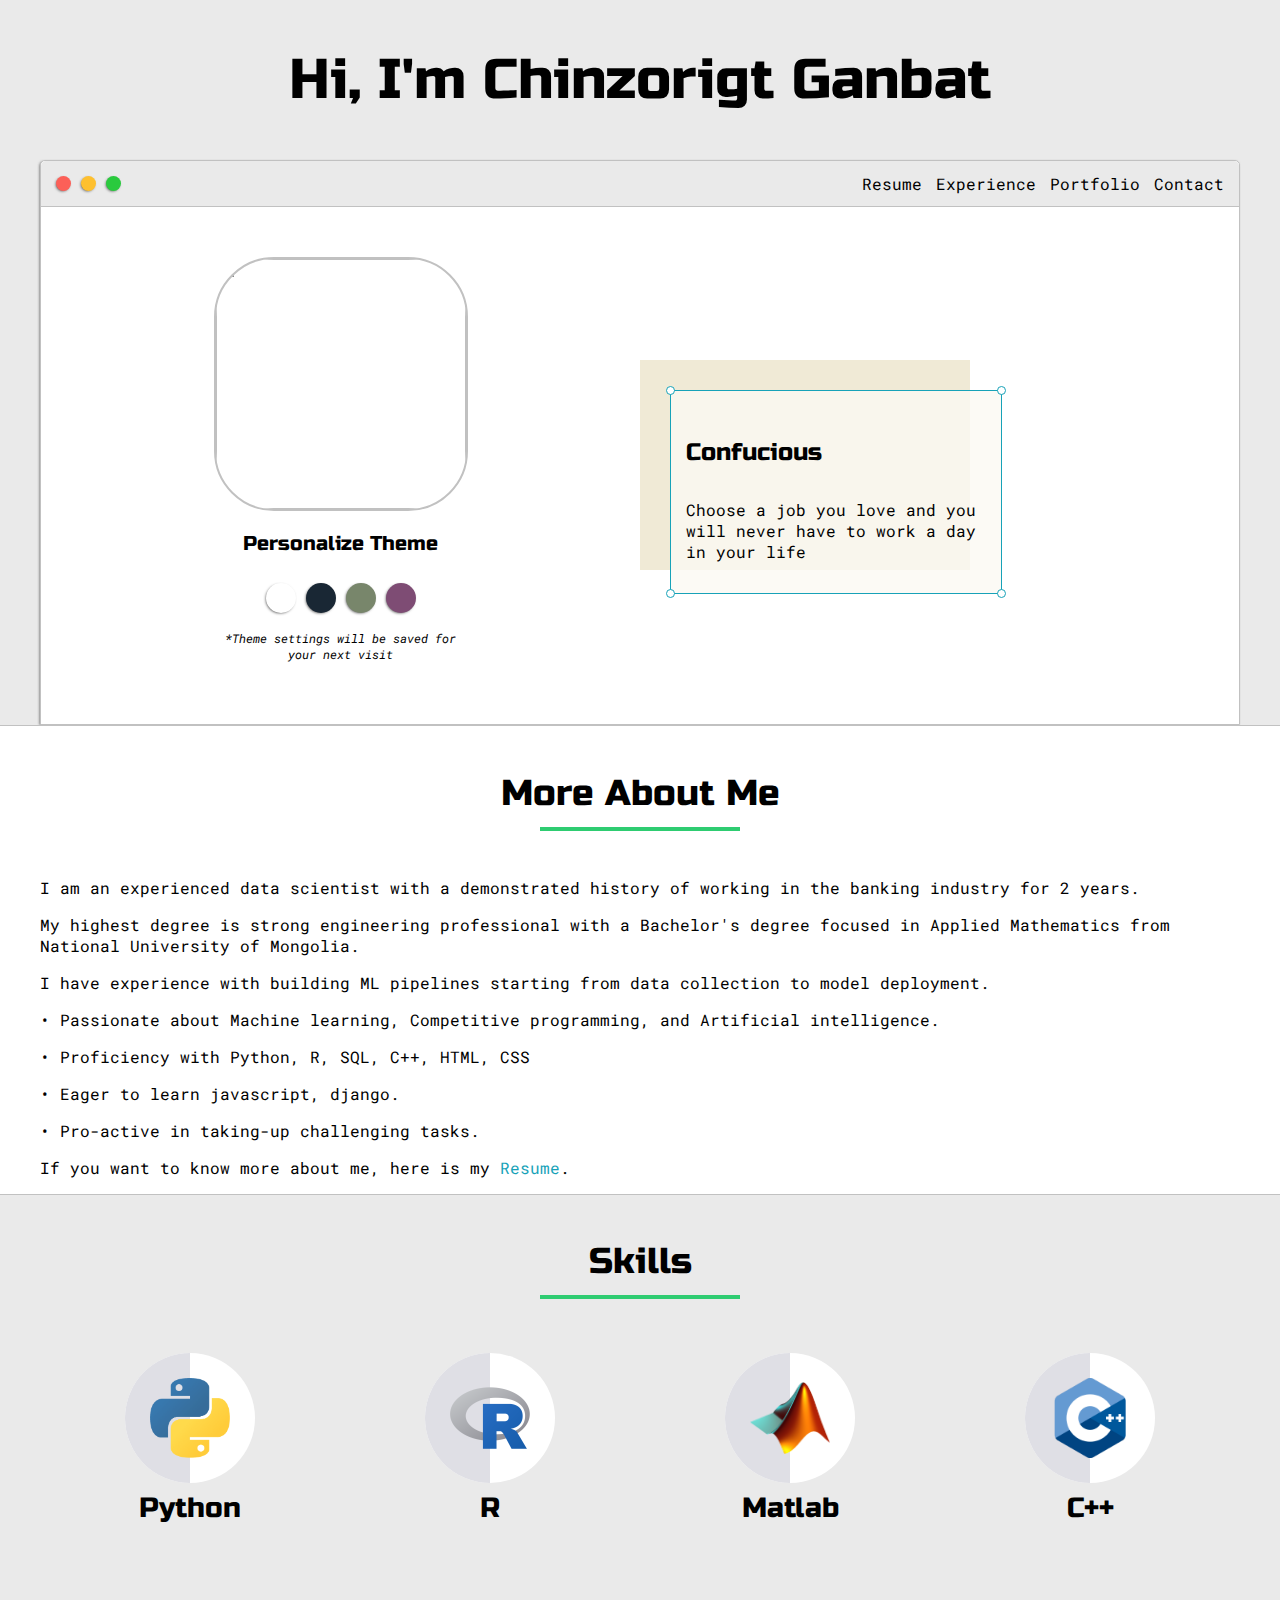
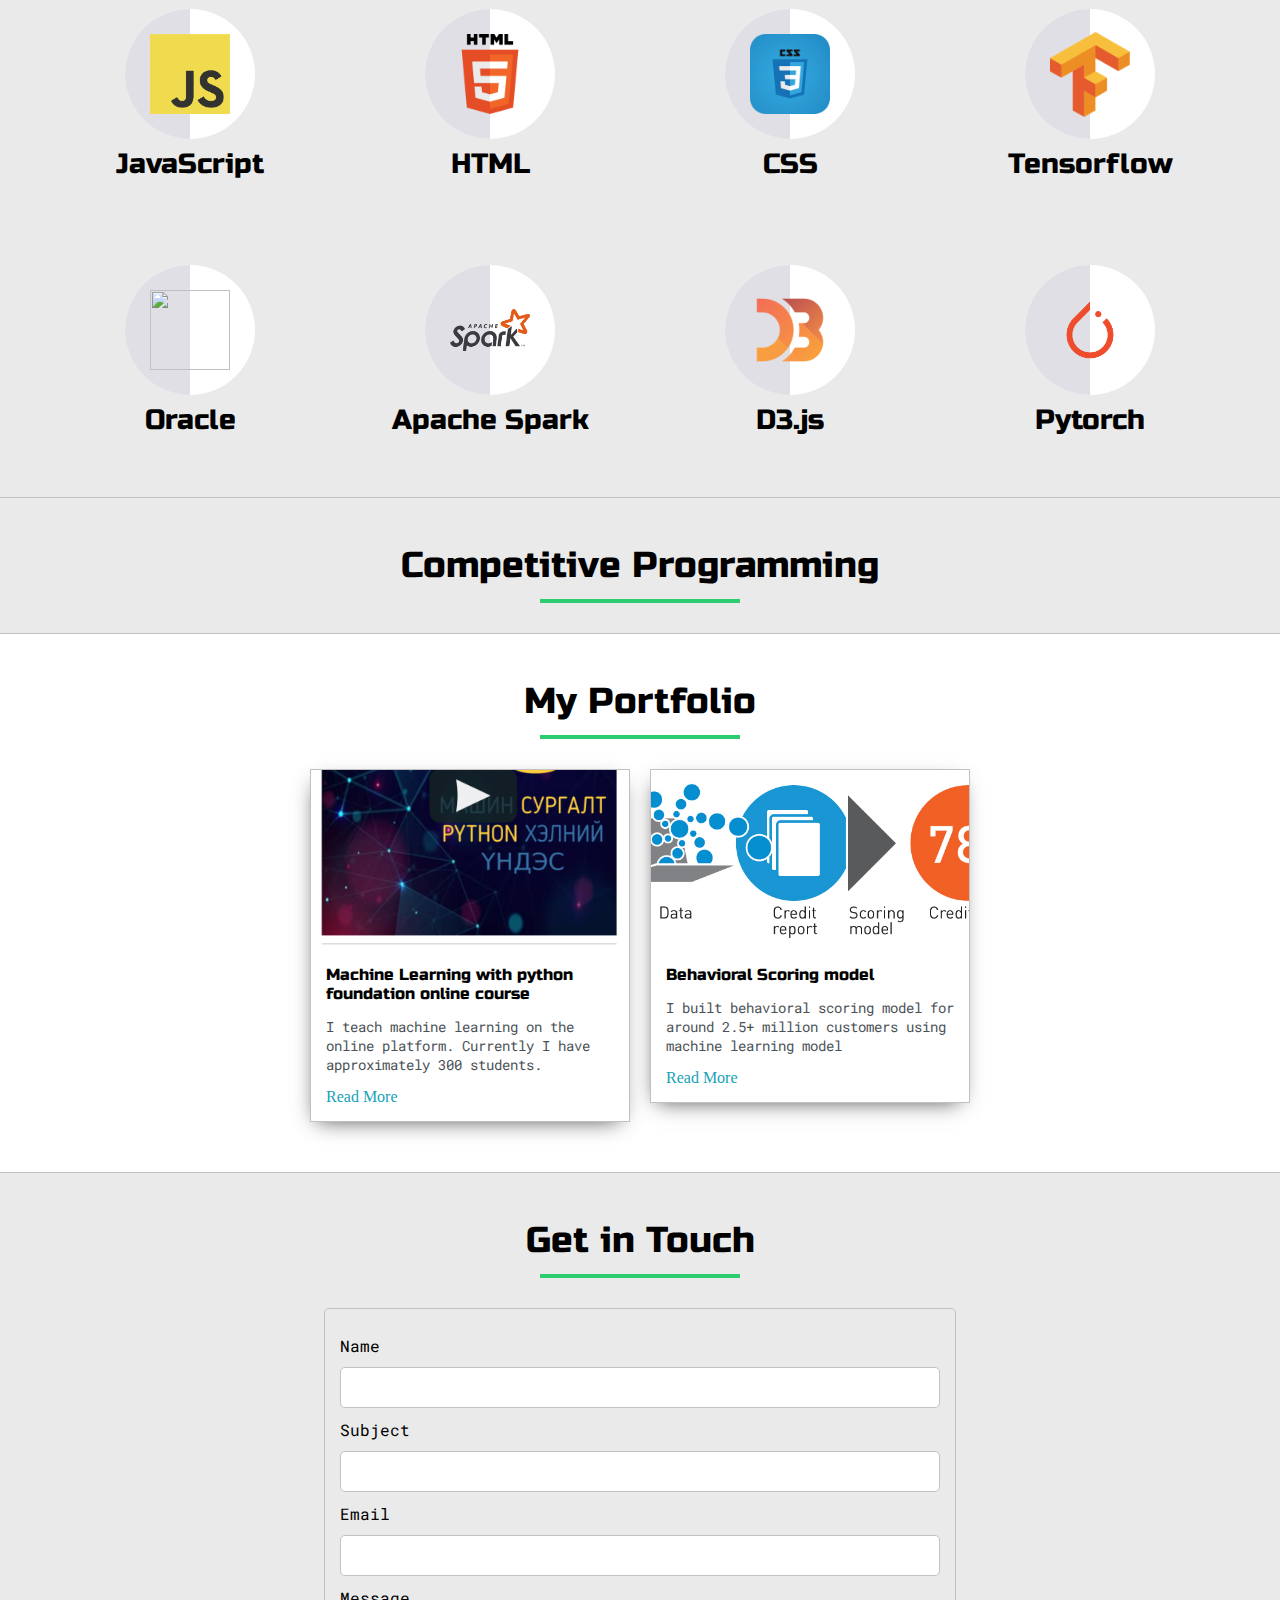
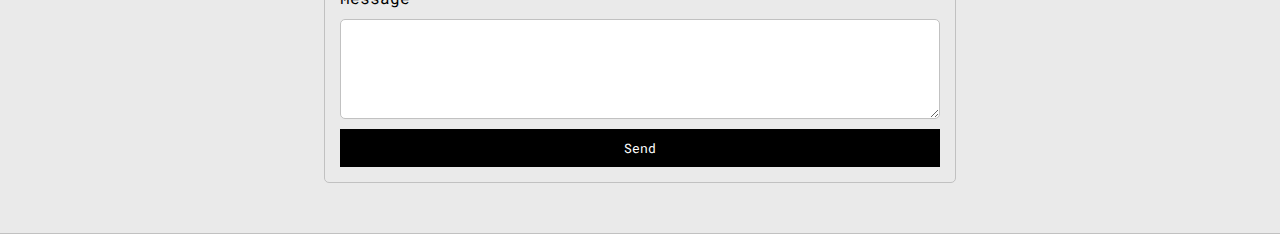
==== index.html @ 9e948fb8 "update contents" ====
<html lang="en">
  <head>
    <title>Chinzorigt Ganbat</title>
    <meta name="viewport" content="width=device-width, initial-scale=1.0" />
    
    
    <link href="https://fonts.googleapis.com/css2?family=Russo+One&display=swap" rel="stylesheet">
    <link href="https://fonts.googleapis.com/css2?family=Roboto+Mono:wght@500&family=Russo+One&display=swap" rel="stylesheet">
    
    <link rel="stylesheet" href="default.css" />
    <link id="theme-style" rel="stylesheet" type="text/css" href="  " />

  </head>
  <body>
    <section class="s1">
      <div class="main-container">
          <div class="greeting-wrapper">
            <h1>Hi, I'm Chinzorigt Ganbat</h1>
          </div>

          <div class="intro-wrapper">
            <div class="nav-wrapper">
              <div class="dots-wrapper">
                <div id="dot-1" class="browser-dot"></div>
                <div id="dot-2" class="browser-dot"></div>
                <div id="dot-3" class="browser-dot"></div>
              </div>
              
              <ul id="navigation">
                <li><a xc href="resume.pdf">Resume</a></li>
                <li><a href="#">Experience</a></li>
                <li><a href="#">Portfolio</a></li>
                <li><a href="#">Contact</a></li>
              </ul>
            </div>
            <div class="left-column">
              <img id="profile_pic" src="img/chinzo.jpeg" alt="">
              <h5 style="text-align:center;line-height:0;">Personalize Theme</h5>

              <div id="theme-options-wrapper">
                <div data-mode="light" id="light-mode" class="theme-dot"></div>
                <div data-mode="blue" id="blue-mode" class="theme-dot"></div>
                <div data-mode="green" id="green-mode" class="theme-dot"></div>
                <div data-mode="purple" id="purple-mode" class="theme-dot"></div>
              </div>

              <p id="settings-note">*Theme settings will be saved for <br>
                your next visit
              </p>

            </div>
            <div class="right-column">
              <div id="preview-shadow">
                <div id="preview">
                  <div id="corner-tl" class="corner"></div>
                  <div id="corner-tr" class="corner"></div>
                  <h4>Confucious</h4>
                    <p>Choose a job you love and you will never have to
                      work a day in your life</p>
                  <div id="corner-br" class="corner"></div>
                  <div id="corner-bl" class="corner"></div>
                </div>
              </div>
            </div>
          </div>
      </div>
    </section>
    <section class="s2">
        <div class="main-container">
          <div class="header">
            <h2>More About Me</h2>
          </div>
          <p>
            I am an experienced data scientist with a demonstrated history of
            working in the banking industry for 2 years.
          </p>

          <p>
            My highest degree is strong engineering professional with a
            Bachelor's degree focused in Applied Mathematics from National
            University of Mongolia.
          </p>
          <p>
            I have experience with building ML pipelines starting from data
            collection to model deployment.
          </p>
          <p>
            • Passionate about Machine learning, Competitive programming, and
            Artificial intelligence.
          </p>
          <p>• Proficiency with Python, R, SQL, C++, HTML, CSS</p>
          <p>
            • Eager to learn javascript, django.
          </p>
          <p>
            • Pro-active in taking-up challenging tasks.
          </p>
          <p>
            If you want to know more about me, here is my <a target="_blank" href="resume.pdf">Resume</a>.
          </p>
        </div>
    </section>
    <section class="s1">
        <div class="main-container">
          <div class="header">
            <h2>Skills</h2>
          </div>
          <div class="skills-container">
            <div class="skill-box">
              <div class="skill-title">
                <div class="skill-img">
                  <img src="img/skills/Python.png" class="skill-icon">
                </div>
                <h3>Python</h3>
              </div>
            </div>

            <div class="skill-box">
              <div class="skill-title">
                <div class="skill-img">
                  <img src="img/skills/R.png" class="skill-icon">
                </div>
                <h3>R</h3>
              </div>
            </div>

            <div class="skill-box">
              <div class="skill-title">
                <div class="skill-img">
                  <img src="img/skills/matlab.png" class="skill-icon">
                </div>
                <h3>Matlab</h3>
              </div>
            </div>
            <div class="skill-box">
              <div class="skill-title">
                <div class="skill-img">
                  <img src="img/skills/cpp.png" class="skill-icon">
                </div>
                <h3>C++</h3>
              </div>
            </div>
            
            <div class="skill-box">
              <div class="skill-title">
                <div class="skill-img">
                  <img src="img/skills/Js.png" class="skill-icon">
                </div>
                <h3>JavaScript</h3>
              </div>
            </div>

            <div class="skill-box">
              <div class="skill-title">
                <div class="skill-img">
                  <img src="img/skills/html.png" class="skill-icon">
                </div>
                <h3>HTML</h3>
              </div>
            </div>
            <div class="skill-box">
              <div class="skill-title">
                <div class="skill-img">
                  <img src="img/skills/css.png" class="skill-icon">
                </div>
                <h3>CSS</h3>
              </div>
            </div>
            <div class="skill-box">
              <div class="skill-title">
                <div class="skill-img">
                  <img src="img/skills/tf.png" class="skill-icon">
                </div>
                <h3>Tensorflow</h3>
              </div>
            </div>
            <div class="skill-box">
              <div class="skill-title">
                <div class="skill-img">
                  <img src="img/skills/Oracle.png" class="skill-icon">
                </div>
                <h3>Oracle</h3>
              </div>
            </div>
            <div class="skill-box">
              <div class="skill-title">
                <div class="skill-img">
                  <img src="img/skills/spark.png" class="skill-icon">
                </div>
                <h3>Apache Spark</h3>
              </div>
            </div>
            <div class="skill-box">
              <div class="skill-title">
                <div class="skill-img">
                  <img src="img/skills/d3.png" class="skill-icon">
                </div>
                <h3>D3.js</h3>
              </div>
            </div>
            <div class="skill-box">
              <div class="skill-title">
                <div class="skill-img">
                  <img src="img/skills/pytorch.png" class="skill-icon">
                </div>
                <h3>Pytorch</h3>
              </div>
            </div>
          </div>
        </div>
    </section>

  <section class="s1">
    <div class="main-container">
      <div class="header">
        <h2>Competitive Programming</h2>
      </div>
    </div>
  </section>

    <section class="s2">
        <div class="main-container">
          <div class="header">
            <h2>My Portfolio</h2>
          </div>
          <div class="post-wrapper">
            <div>
              <div class="post">
                <img class="thumbnail" src="img/1234.png" />
                <div class="post-preview">
                  <h6 class="post-title">
                    Machine Learning with python foundation online course
                  </h6>
                  <p class="post-intro">
                    I teach machine learning on the online platform. Currently
                    I have approximately 300 students.
                  </p>
                  <a href="post.html">Read More</a>
                </div>
              </div>
            </div>
  
            <div>
              <div class="post">
                <img class="thumbnail" src="img/scoring.jpg" />
                <div class="post-preview">
                  <h6 class="post-title">Behavioral Scoring model</h6>
                  <p class="post-intro">
                    I built behavioral scoring model for around 2.5+ million
                    customers using machine learning model
                  </p>
                  <a href="post.html">Read More</a>
                </div>
              </div>
            </div>
          </div>
        </div>
    </section>
    <section class="s1">
        <div class="main-container">
          <div class="header">
            <h2>Get in Touch</h2>
          </div>

          <form id="contact-form">
            <a name="contact"></a>
  
            <label>Name</label>
            <input class="input-field" type="text" name="name" />
  
            <label>Subject</label>
            <input class="input-field" type="text" name="subject" />
  
            <label>Email</label>
            <input class="input-field" type="text" name="email" />
  
            <label>Message</label>
            <textarea class="input-field" name="message"></textarea>
  
            <input id="submit-btn" type="submit" value="Send" />
          </form>

        </div>
    </section>
    <script type="text/javascript" src="script.js"></script>
  </body>
</html>
---- default.css ----
:root {
    --mainColor:#eaeaea;
    --secondaryColor:#fff;

    --borderColor: #c1c1c1;
    
    --mainText: black;
    --secondaryText:#4b5156;
    
    --themeDotBorder:#24292e;

    --previewBg:rgb(251, 249, 243, 0.8);
    --previewShadow:#f0ead6;

    --buttonColor:black;
}

html,body {
  padding: 0;
  margin: 0;
  scroll-behavior: smooth;
}

body * {
    transition: 0.3s;
  }

h1,h2,h3,h4,h5,h6,strong {
  color: var(--mainText);
  font-family: 'Russo One', sans-serif;
  font-weight: 500;
}

p,li,span,label,input,textarea {
  color: var(--mainText);
  font-family: 'Roboto Mono', monospace;
}

a{
    text-decoration: none;
    color:#17a2b8;
}

ul{
    list-style: none;
}

h1{ font-size: 56px;}
h2{ font-size: 36px;}
h3{ font-size: 28px;}
h4{ font-size: 24px;}
h5{ font-size: 20px;}
h6{ font-size: 16px;}

.s1{
    background-color: var(--mainColor);
    border-bottom: 1px solid var(--borderColor);
    overflow: auto;
}

.s2{
    background-color: var(--secondaryColor);
    border-bottom: 1px solid var(--borderColor);
    overflow: auto;
}

.main-container{
    width: 1200px;
    margin: 0 auto;
}

.greeting-wrapper{
    display:grid;
    text-align: center;
    align-content: center;
    min-height: 10em;
}

.intro-wrapper{
    background-color: var(--secondaryColor);
    border: 1px solid var(--borderColor);
    border-radius: 5px 5px 0 0;
    
    -webkit-box-shadow: -1px 1px 3px -1px rgba(0,0,0,0.75);
    -moz-box-shadow: -1px 1px 3px -1px rgba(0,0,0,0.75);
    box-shadow: -1px 1px 3px -1px rgba(0,0,0,0.75);

    display: grid;
    grid-template-columns: 1fr 1fr;
    grid-template-areas: 
        'nav-wrapper nav-wrapper'
        'left-column right-column';
}

.nav-wrapper{ 
    border-radius: 5px 5px 0 0;
    grid-area: nav-wrapper;
    border-bottom: 1px solid var(--borderColor);
    display: flex;
    justify-content: space-between;
    align-items: center;
    background-color: var(--mainColor);
}

#navigation a{
    color: var(--mainText);
}

#navigation{
    margin: 0;
    padding: 10px;
}

#navigation li{
    display: inline-block;
    margin-right: 5px;
    margin-left: 5px;
}

.dots-wrapper{
    display: flex;
    padding: 10px;
}

#dot-1{
    background-color: #FC6058;
}

#dot-2{
    background-color: #FEC02F;
}

#dot-3{
    background-color: #2ACA3E;
}

.browser-dot{
    background-color: black;
    height: 15px;
    width: 15px;
    border-radius: 50%;
    margin: 5px;

    -webkit-box-shadow: -1px 1px 3px -1px rgba(0,0,0,0.75);
    -moz-box-shadow: -1px 1px 3px -1px rgba(0,0,0,0.75);
    box-shadow: -1px 1px 3px -1px rgba(0,0,0,0.75);
}

.left-column{
    grid-area: left-column;
    padding-top: 50px;
    padding-bottom: 50px;
}

#profile_pic{
    display: block;
    margin: 0 auto;

    height: 250px;
    width: 250px;
    object-fit: cover;
    border: 2px solid var(--borderColor);
    border-radius: 60px;
}

#theme-options-wrapper{
    display: flex;
    justify-content: center;
}

.theme-dot{
    height: 30px;
    width: 30px;
    background-color: black;
    border-radius: 50%;

    margin: 5px;
    border: 2px 0 solid var(--themeDotBorder);

    -webkit-box-shadow: -1px 1px 3px -1px rgba(0,0,0,0.75);
    -moz-box-shadow: -1px 1px 3px -1px rgba(0,0,0,0.75);
    box-shadow: -1px 1px 3px -1px rgba(0,0,0,0.75);

    cursor: pointer;
}

.theme-dot:hover{
    border-width: 5px;
}

#light-mode{
    background-color: #fff;
}

#blue-mode{
    background-color: #192734;
}

#green-mode{
    background-color: #78866b;
}

#purple-mode{
    background-color: #7E4C74;
}

#settings-note{
    font-size: 12px;
    font-style: italic;
    text-align: center;
}

.right-column{
    grid-area: right-column;
    display: grid;
    align-content: center;

    padding-top: 50px;
    padding-bottom: 50px;
}

#preview-shadow{
    background-color: var(--previewShadow);
    width: 300px;
    height: 180px;
    padding-left: 30px;
    padding-top: 30px;
}

#preview{
    width: 300px;
    border: 1.5px solid #17a2b8;
    background-color: var(--previewBg);
    padding: 15px;
    position: relative;
}

.corner{
    width: 7px;
    height: 7px;
    border-radius: 50%;
    border: 1.5px solid #17a2b8;
    background-color: #fff;
    position: absolute;
}

#corner-tl{
    top: -5px;
    left: -5px;
}

#corner-tr{
    top: -5px;
    right: -5px;
}

#corner-br{
    bottom: -5px;
    right: -5px;
}

#corner-bl{
    bottom: -5px;
    left: -5px;
}

.header{
    text-align: center;
    padding: 1rem;
    position: relative;
}

.header:after{
    content: "";
    position: absolute;
    bottom: 30px;
    left: 50%;
    transform: translateX(-50%);
    height: 4px;
    width: 200px;
    background-color: #2ecc71;
    border-radius: 2;
}

.skills-container{
    display: grid;
    grid-template-columns: repeat(4, 1fr);
    justify-content: center;
}

.skill-box{
    padding: 1rem;
    color: #ddd;
    cursor: pointer;
}

.skill-box:hover > .skill-title:after, .skill-box:hover > .skill-title:before{
    width: 35px;
}

.skill-box:hover .skill-img{
    transform: translateY(-10px);
}

.skill-title{
    display: flex;
    flex-direction: column;
    align-items: center;
    padding: 0.5rem;
    margin-bottom: 0.5rem;
    position: relative;
}

.skill-title:after{
    content: '';
    position: absolute;
    bottom: 0;
    right: 50%;
    width: 0;
    height: 4px;
    border-radius: 2px 0 0 2px;
    background-color: #2ecc71;
    transition: .5s;
}

.skill-title:before{
    content: '';
    position: absolute;
    bottom: 0;
    left: 50%;
    width: 0;
    height: 4px;
    border-radius: 0 2px 2px 0;
    background-color: #2ecc71;
    transition: .5s;
}

.skill-title h3{
    color: var(--mainText);
    margin-top: 0.5rem;
}

.skill-img{
    width: 130px;
    height: 130px;
    position: relative;
    border-radius: 65px;
    background-color: #fff;
    display: flex;
    justify-content: center;
    align-items: center;

    transition: .5s;
}

.skill-img:after{
    content: '';
    position: absolute;
    top: 0;
    left: 0;
    width: 50%;
    height: 130px;
    background-color: #DFDFE5;
    border-radius: 65px 0 0 65px;
}

.skill-icon{
    width: 80px;
    z-index: 2;
}

.post-wrapper {
    display: grid;
    grid-template-columns: repeat(auto-fit, 320px);
    gap: 20px;
    justify-content: center;
    padding-bottom: 50px;
  }
  
.post {
border: 1px solid var(--borderColor);
-webkit-box-shadow: -2px 7px 21px -9px rgba(0, 0, 0, 0.75);
-moz-box-shadow: -2px 7px 21px -9px rgba(0, 0, 0, 0.75);
box-shadow: -2px 7px 21px -9px rgba(0, 0, 0, 0.75);
}

.thumbnail {
display: block;
width: 100%;
height: 180px;
object-fit: cover;
}

.post-preview {
background-color: #fff;
padding: 15px;
}

.post-title {
color: black;
margin: 0;
}

.post-intro {
color: #4b5156;
font-size: 14px;
}

#contact-form {
display: block;
max-width: 600px;
margin: 0 auto;
border: 1px solid var(--borderColor);
padding: 15px;
border-radius: 5px;
background-color: var(--mainColor);
margin-bottom: 50px;
}

#contact-form label {
line-height: 2.7em;
}

#contact-form textarea {
min-height: 100px;
font-size: 14px;
}

.input-field {
width: 100%;
padding-top: 10px;
padding-bottom: 10px;
background-color: var(--secondaryColor);
border-radius: 5px;
border: 1px solid var(--borderColor);
font-size: 14px;
}

#submit-btn {
margin-top: 10px;
width: 100%;
padding-top: 10px;
padding-bottom: 10px;
color: #fff;
background-color: var(--buttonColor);
border: none;
}


@media screen and (max-width: 1200px){
    .main-container{
        width: 95%;
    }
}

@media screen and (max-width: 990px){
    .skills-container{
        grid-template-columns: repeat(2, 1fr);
        padding: 2rem 50px;
    }
}

@media screen and (max-width: 800px){
    .intro-wrapper{
        display: grid;
        grid-template-columns: 1fr;
        grid-template-areas: 
            'nav-wrapper'
            'left-column'
            'right-column';
    }

    .right-column{
        justify-content: center;
    }
    
}

@media screen and (max-width: 650px){
    .skills-container{
        grid-template-columns: 1fr;
    }
}


@media screen and (max-width: 400px){
	#preview-shadow{
		max-width: 280px;
		height: 180px;
		padding-left: 10px;
		padding-top: 10px;
	}

	#preview{
		width: 280px;

	}

}
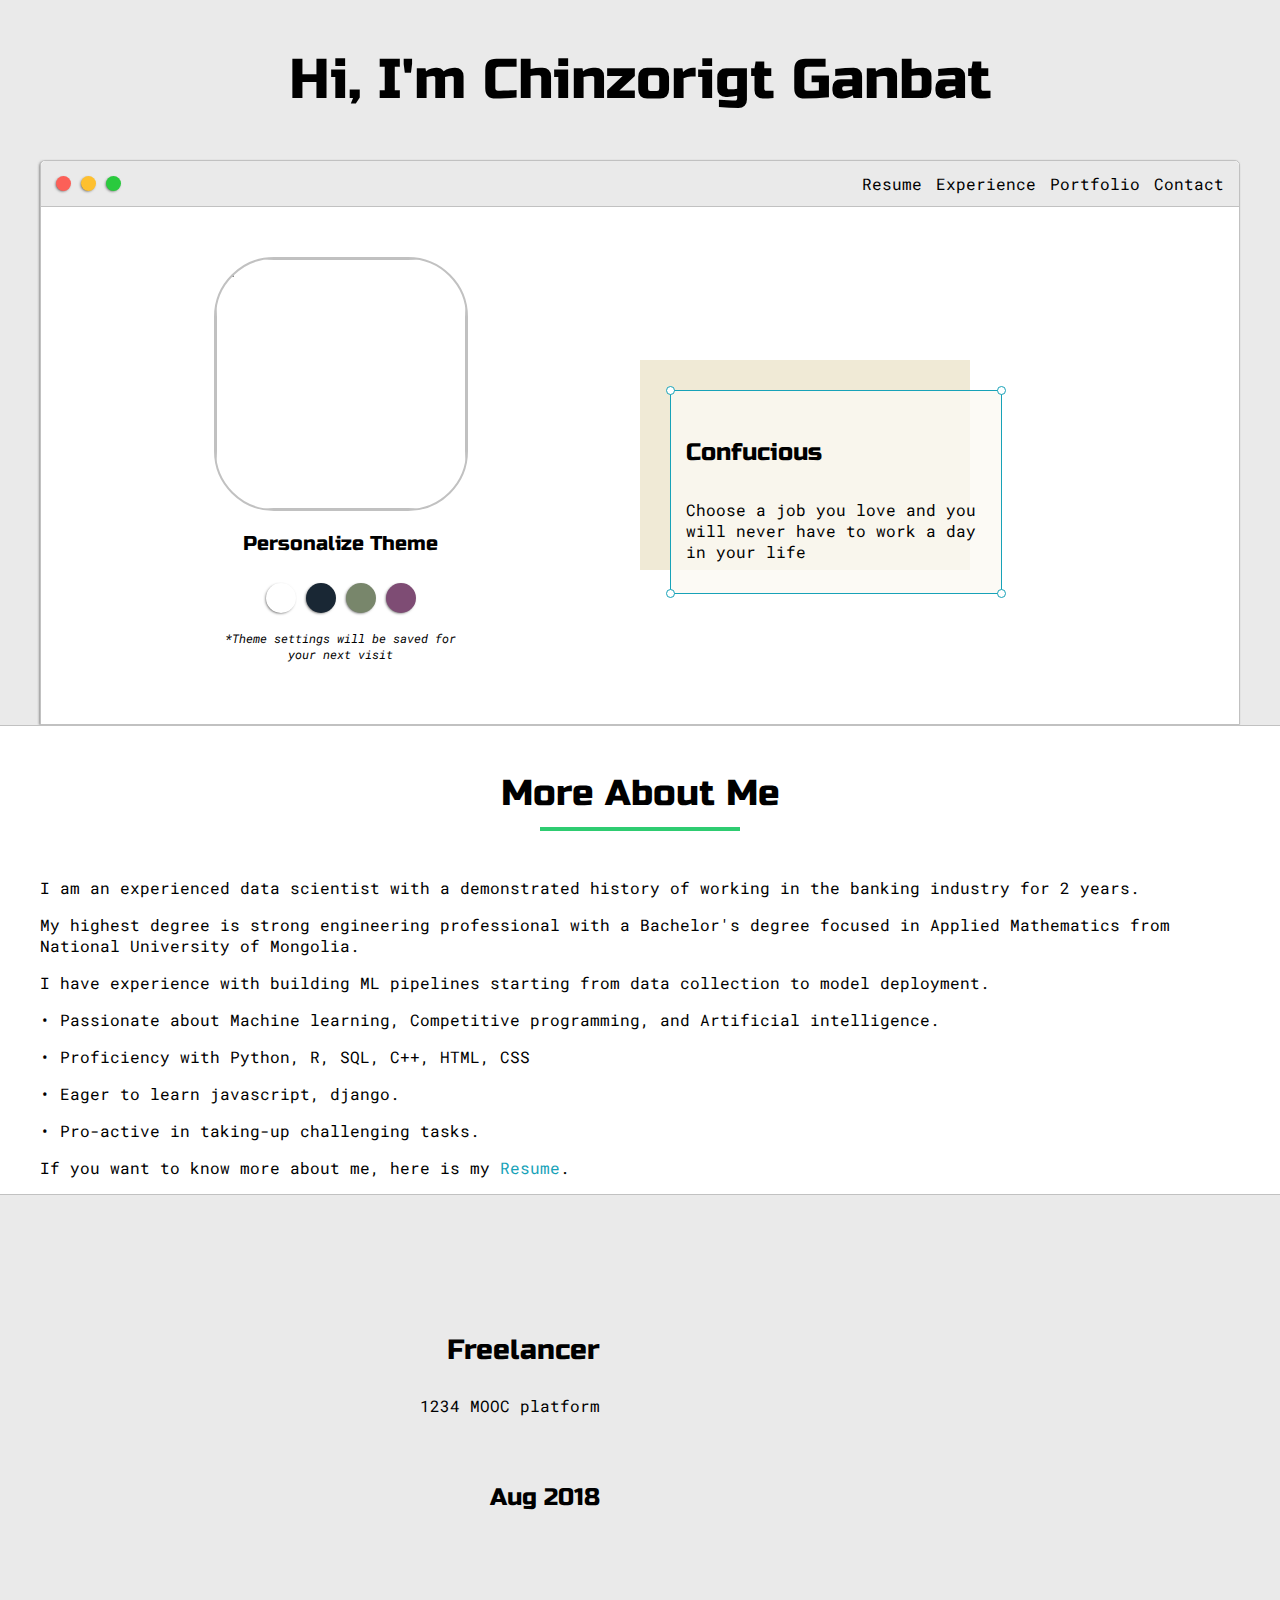
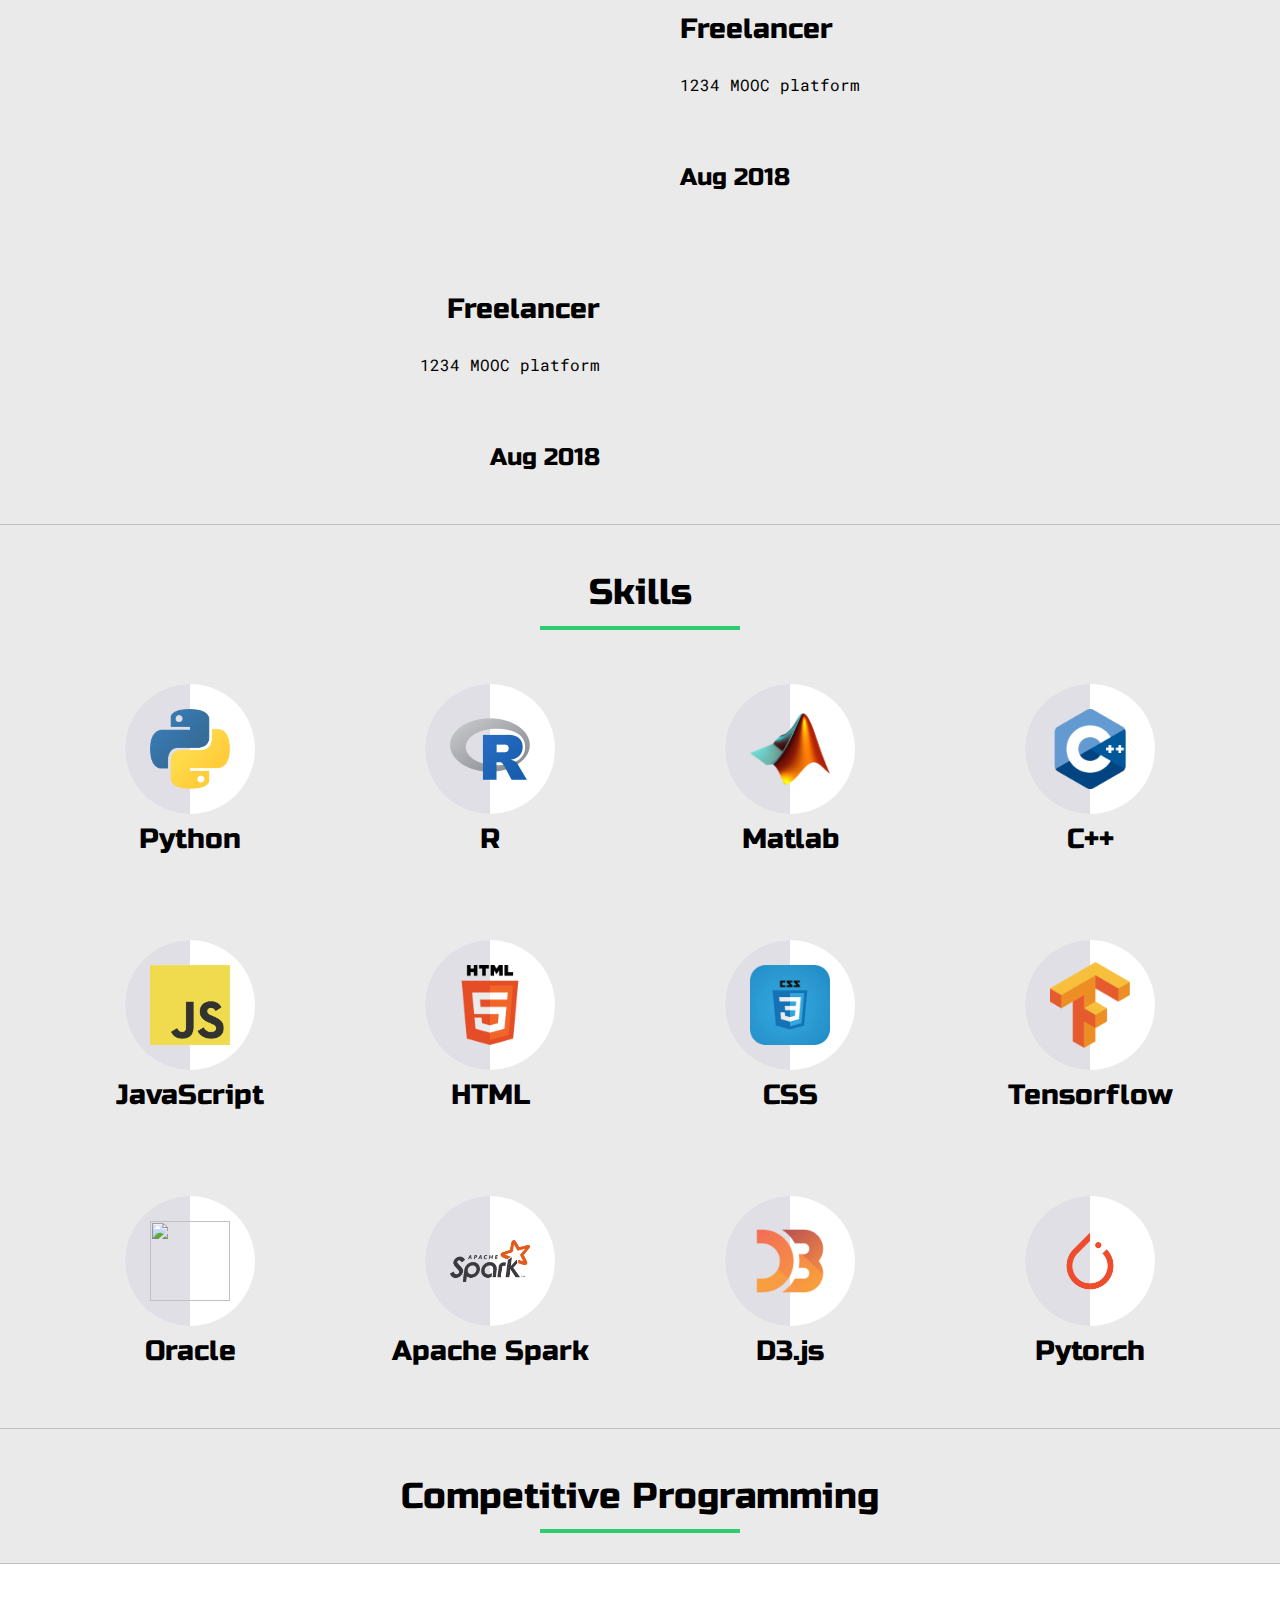
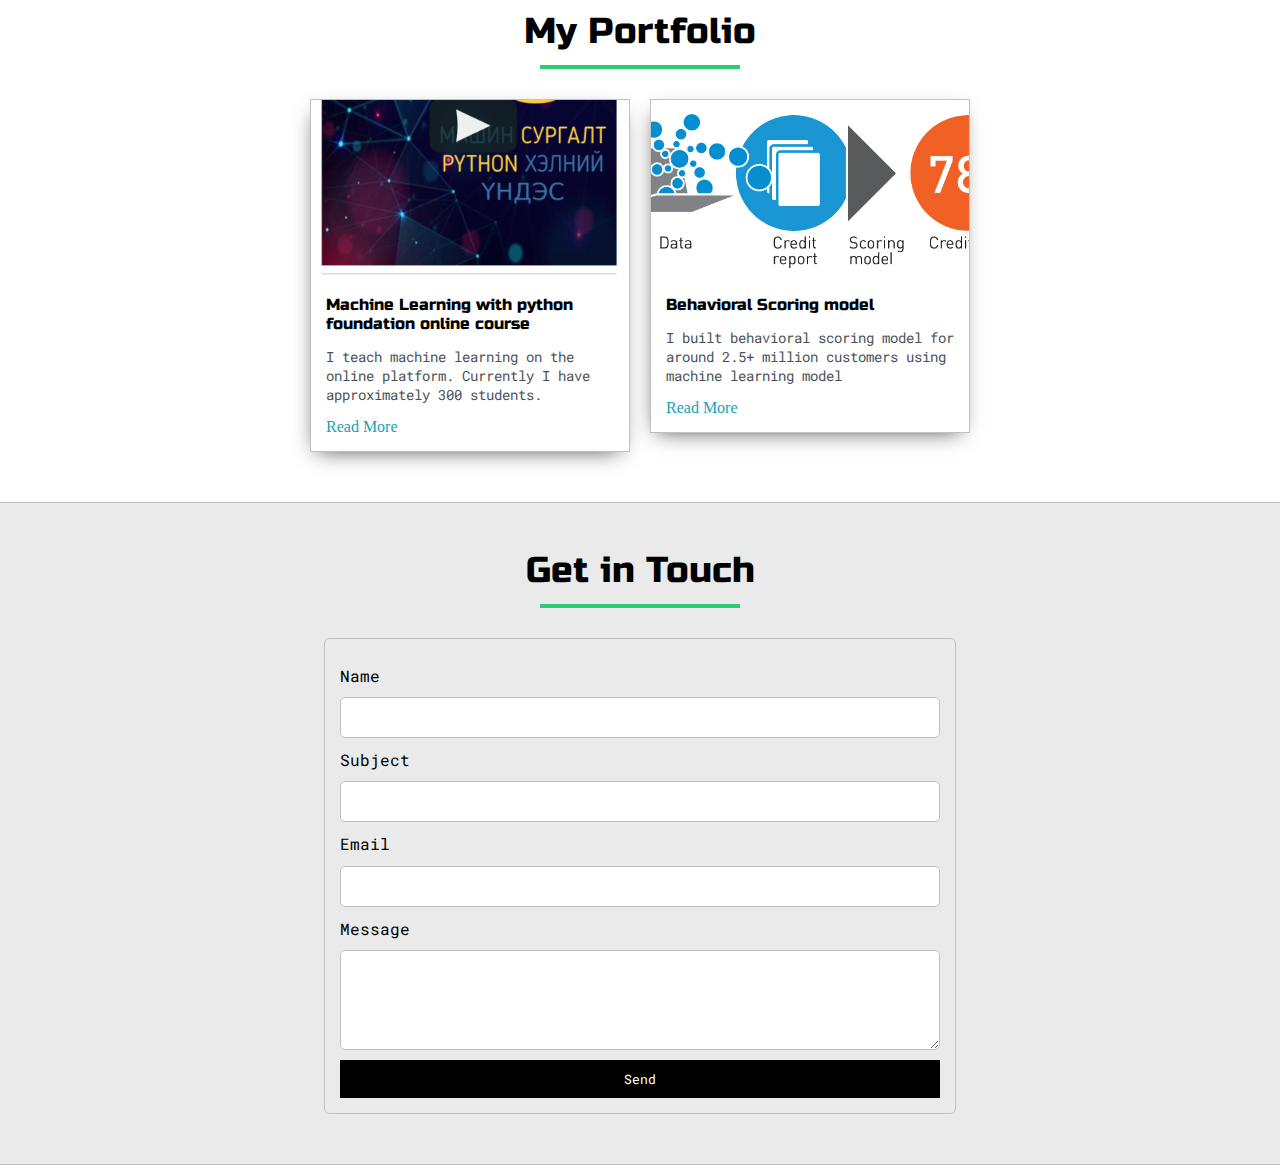
==== commit 1ffa04ec: "d" ====
--- a/index.html
+++ b/index.html
@@ -65,6 +65,7 @@
           </div>
       </div>
     </section>
+
     <section class="s2">
         <div class="main-container">
           <div class="header">
@@ -100,6 +101,41 @@
           </p>
         </div>
     </section>
+
+    <section class="s1">
+      <div class="timeline">
+        <ul>
+          <li>
+            <div class="job-content">
+              <h3>Freelancer</h3>
+              <p>1234 MOOC platform</p>
+            </div>
+            <div class="time">
+              <h4>Aug 2018</h4>
+            </div>
+          </li>
+          <li>
+            <div class="job-content">
+              <h3>Freelancer</h3>
+              <p>1234 MOOC platform</p>
+            </div>
+            <div class="time">
+              <h4>Aug 2018</h4>
+            </div>
+          </li>
+          <li>
+            <div class="job-content">
+              <h3>Freelancer</h3>
+              <p>1234 MOOC platform</p>
+            </div>
+            <div class="time">
+              <h4>Aug 2018</h4>
+            </div>
+          </li>
+        </ul>
+      </div>
+    </section>
+
     <section class="s1">
         <div class="main-container">
           <div class="header">
--- a/default.css
+++ b/default.css
@@ -280,6 +280,51 @@
     width: 200px;
     background-color: #2ecc71;
     border-radius: 2;
+}
+
+.timeline{
+    position: relative;
+    margin: 50px auto;
+    padding: 40px 0;
+    width: 1000px;
+}
+.timeline:before{
+    content: "";
+    position: absolute;
+    left: 50%;
+    width: 2px;
+    height: 100%;
+}
+
+.timeline ul{
+    margin: 0;
+    padding: 0;
+}
+.timeline ul li{
+    line-height: normal;
+    position: relative;
+    width: 50%;
+    padding: 20px 40px;
+    box-sizing: border-box;
+}
+.timeline ul li:nth-child(odd){
+    float: left;
+    text-align: right;
+    clear: both;
+}
+.timeline ul li:nth-child(even){
+    float: right;
+    text-align: left;
+    clear: both;
+}
+.job-content {
+    padding-bottom: 20px;
+}
+.timeline ul li:nth-child(odd):before{
+    content: "";
+    position: absolute;
+    width: 10px;
+    
 }
 
 .skills-container{
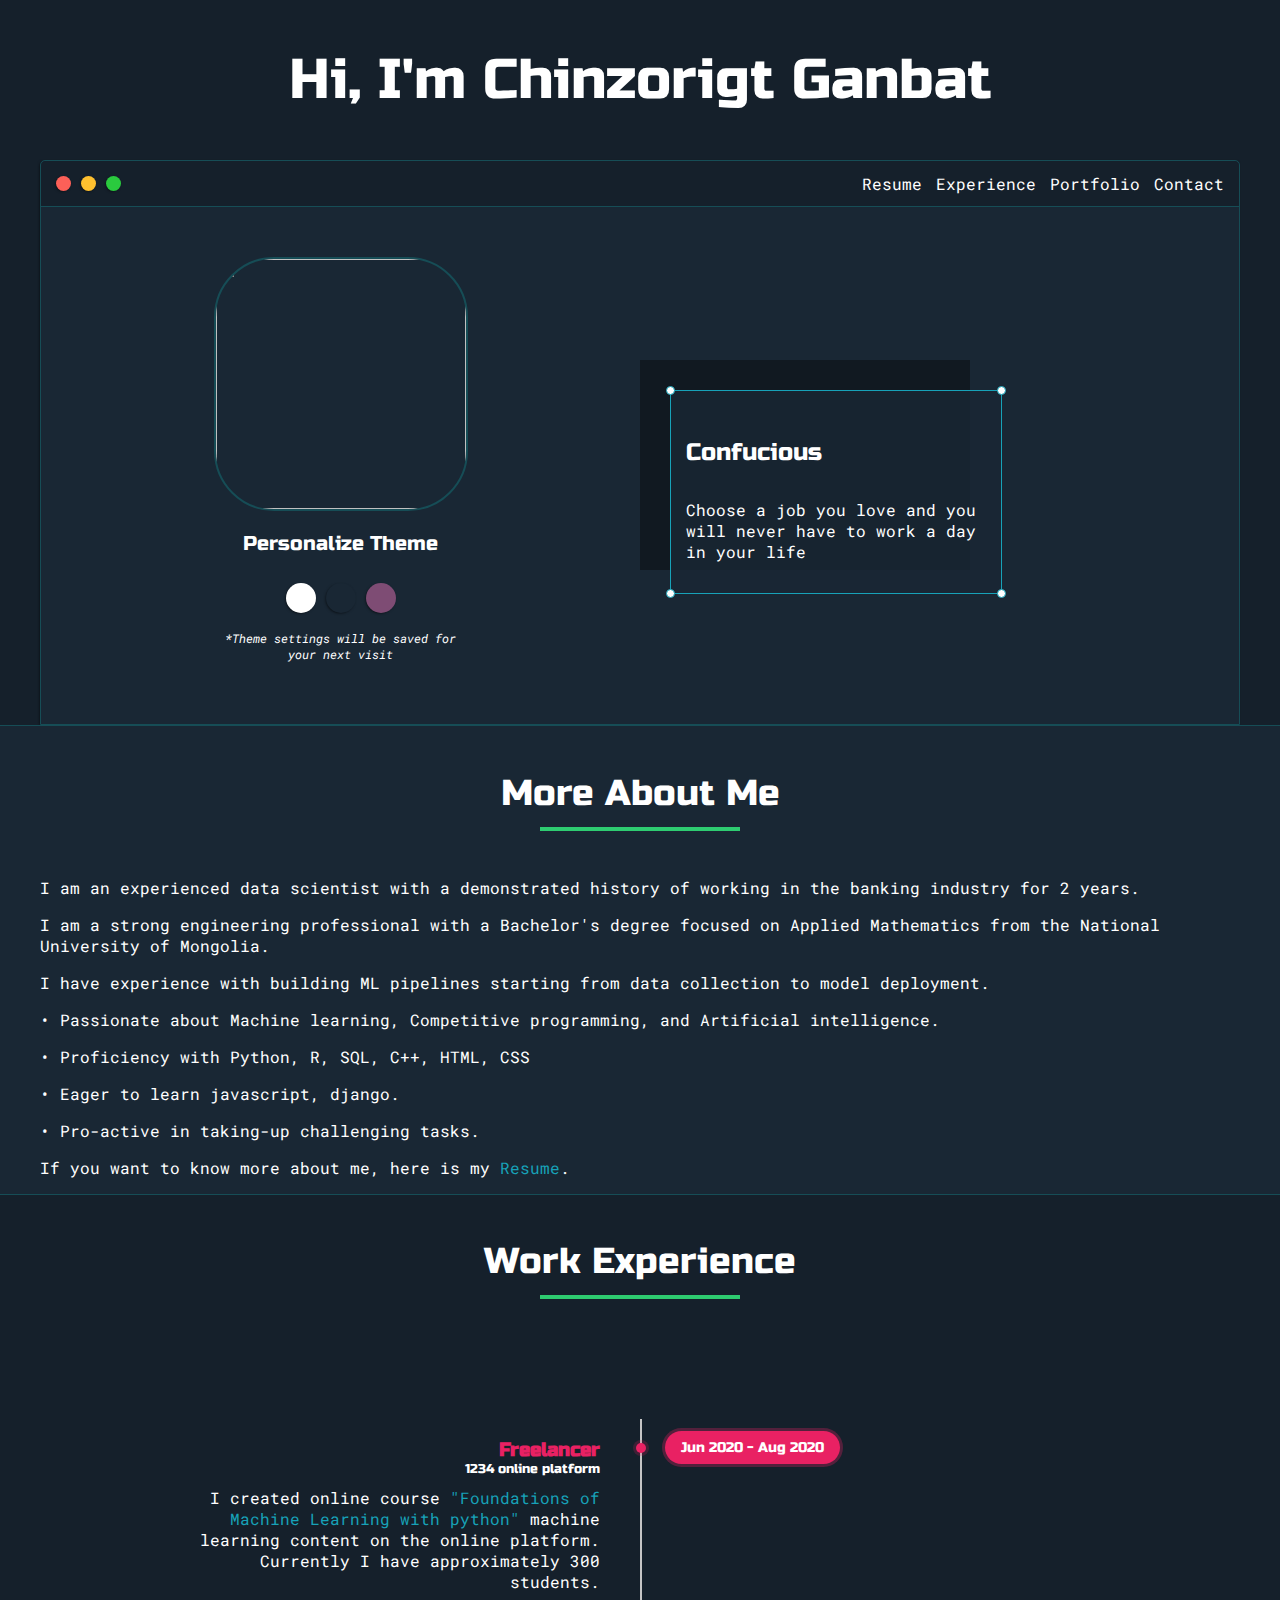
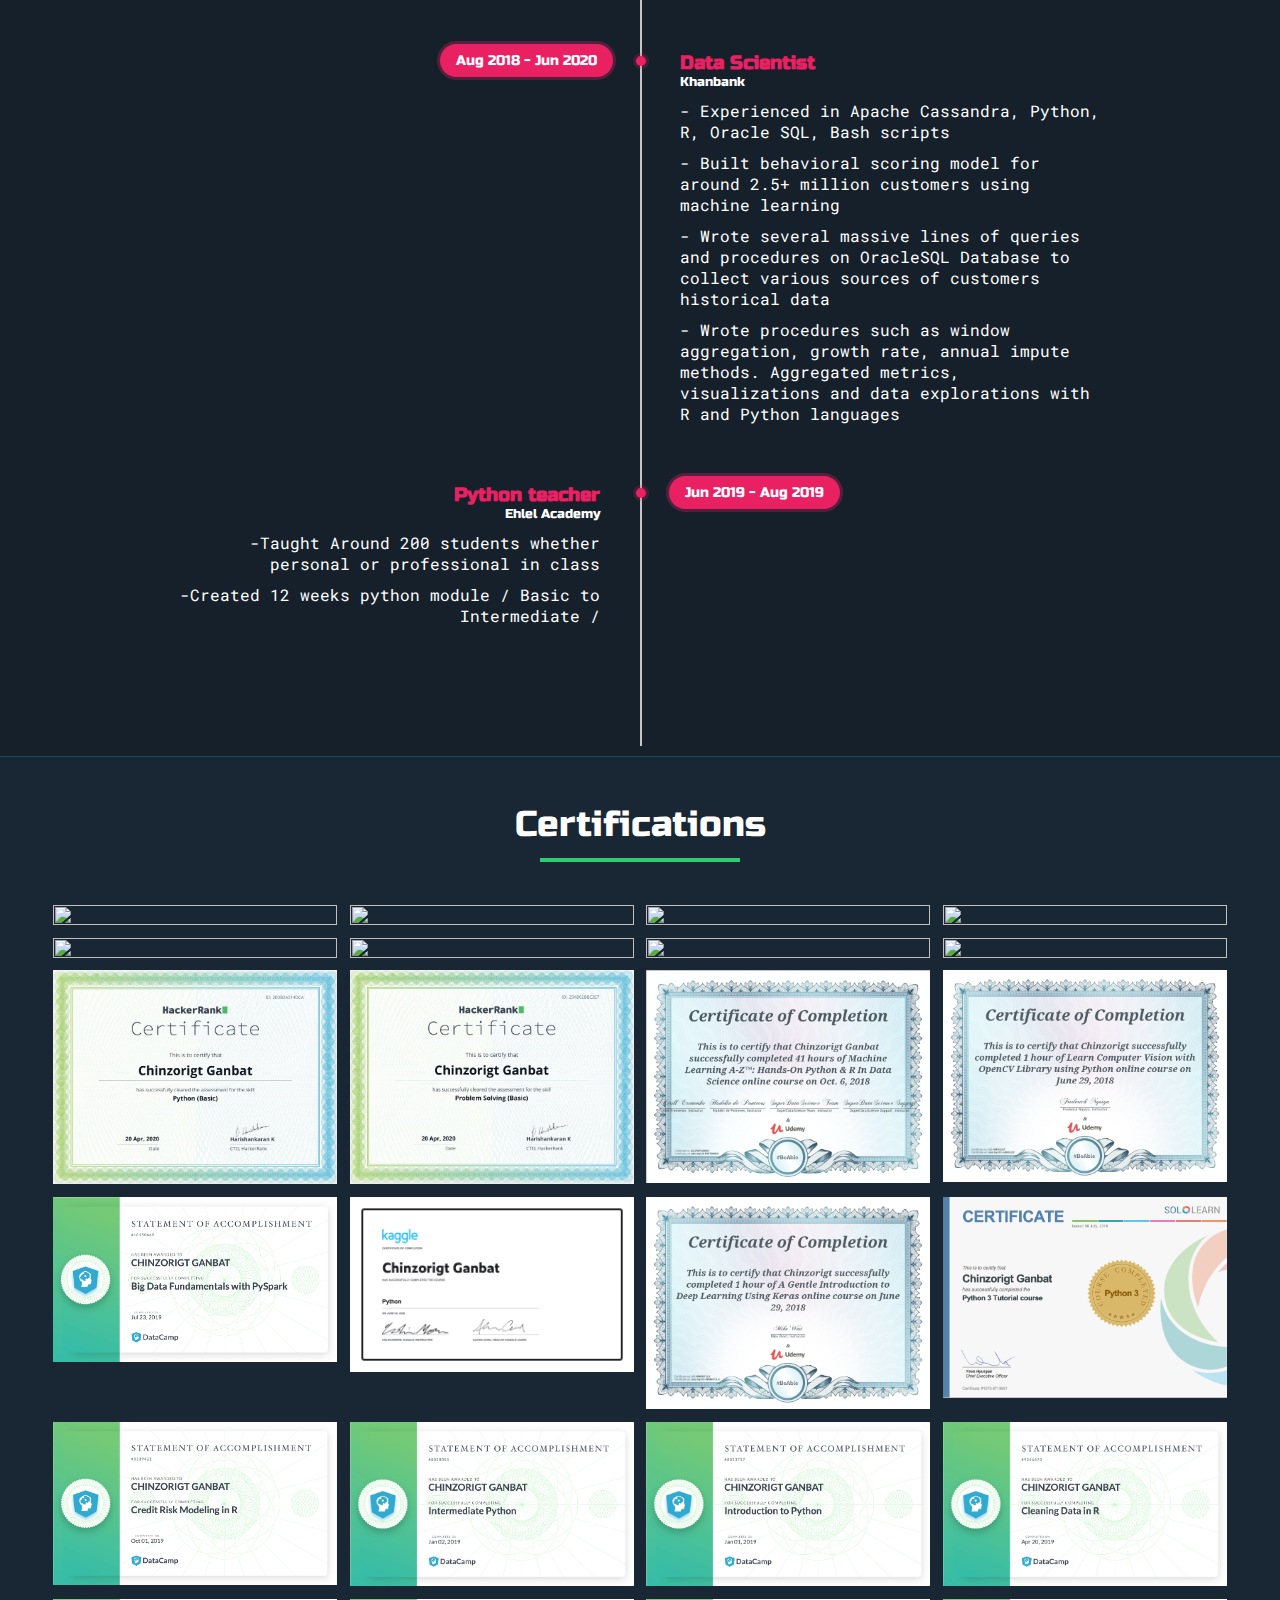
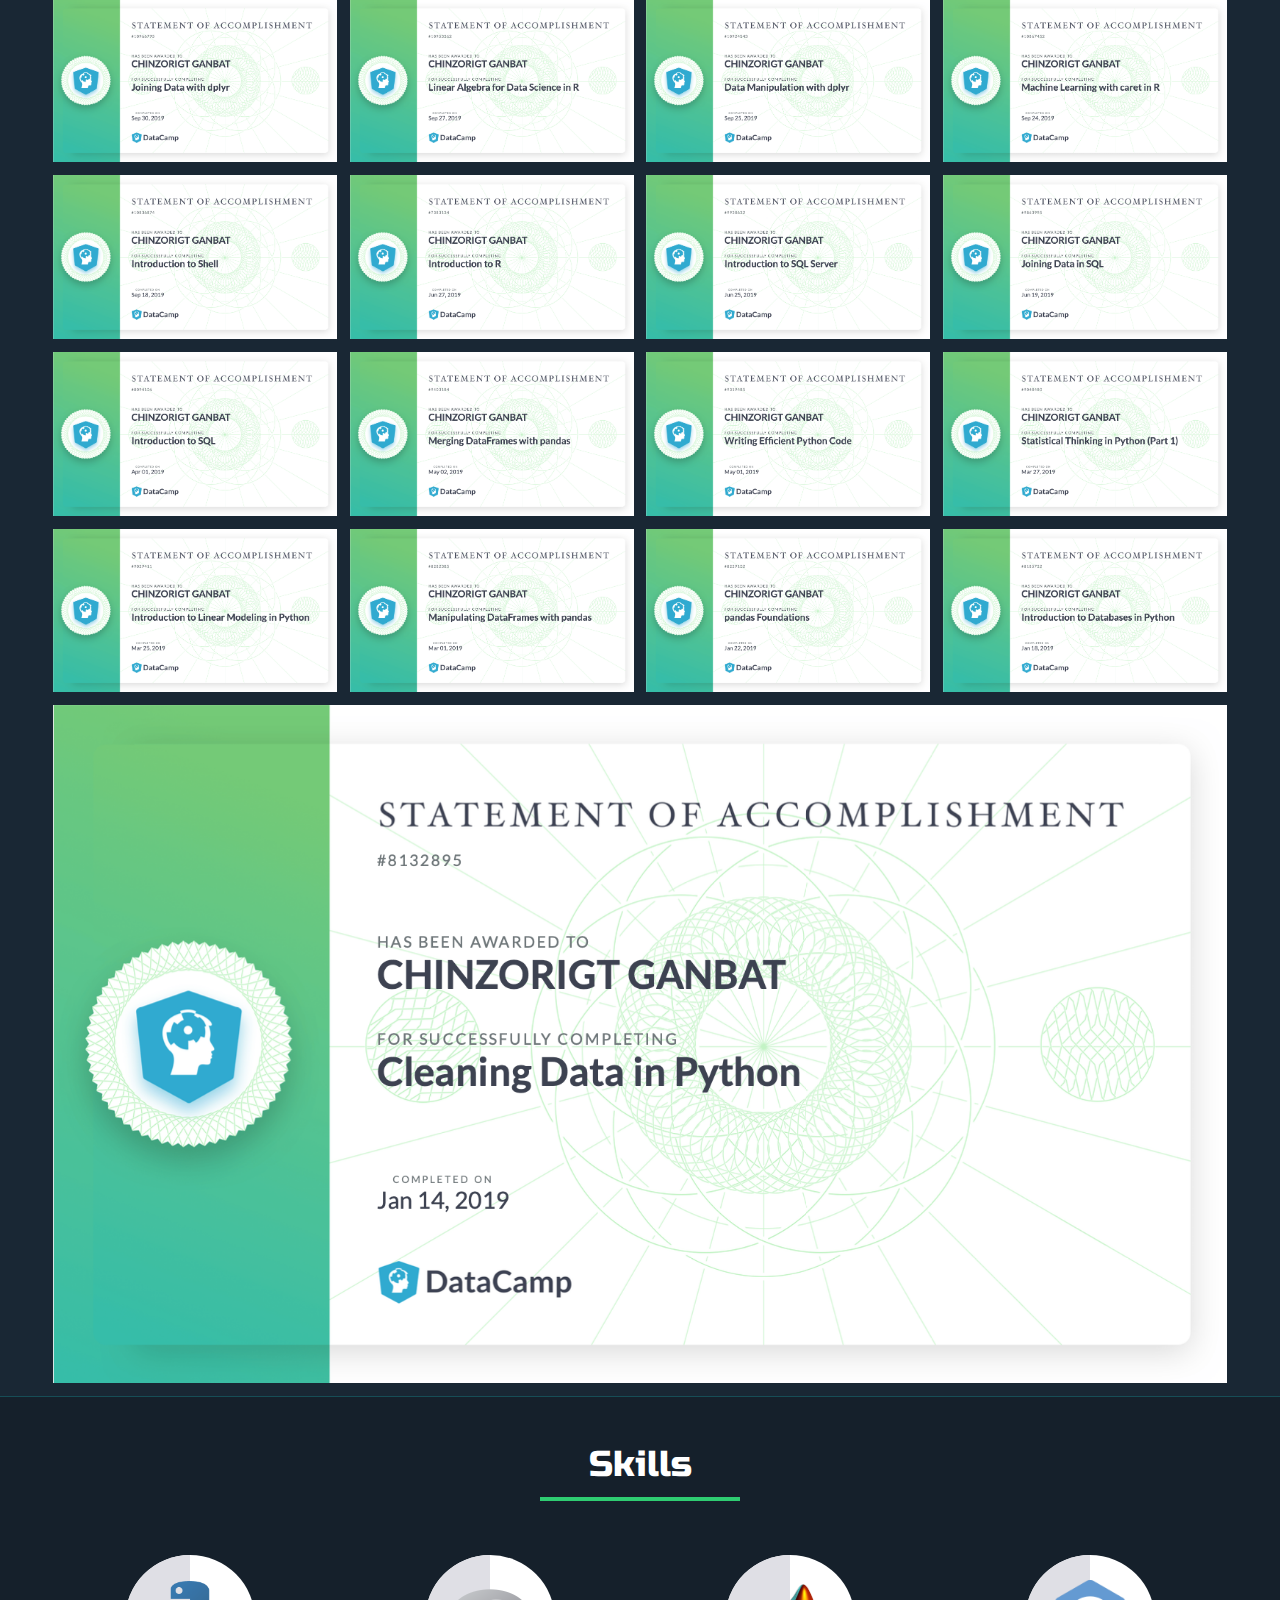
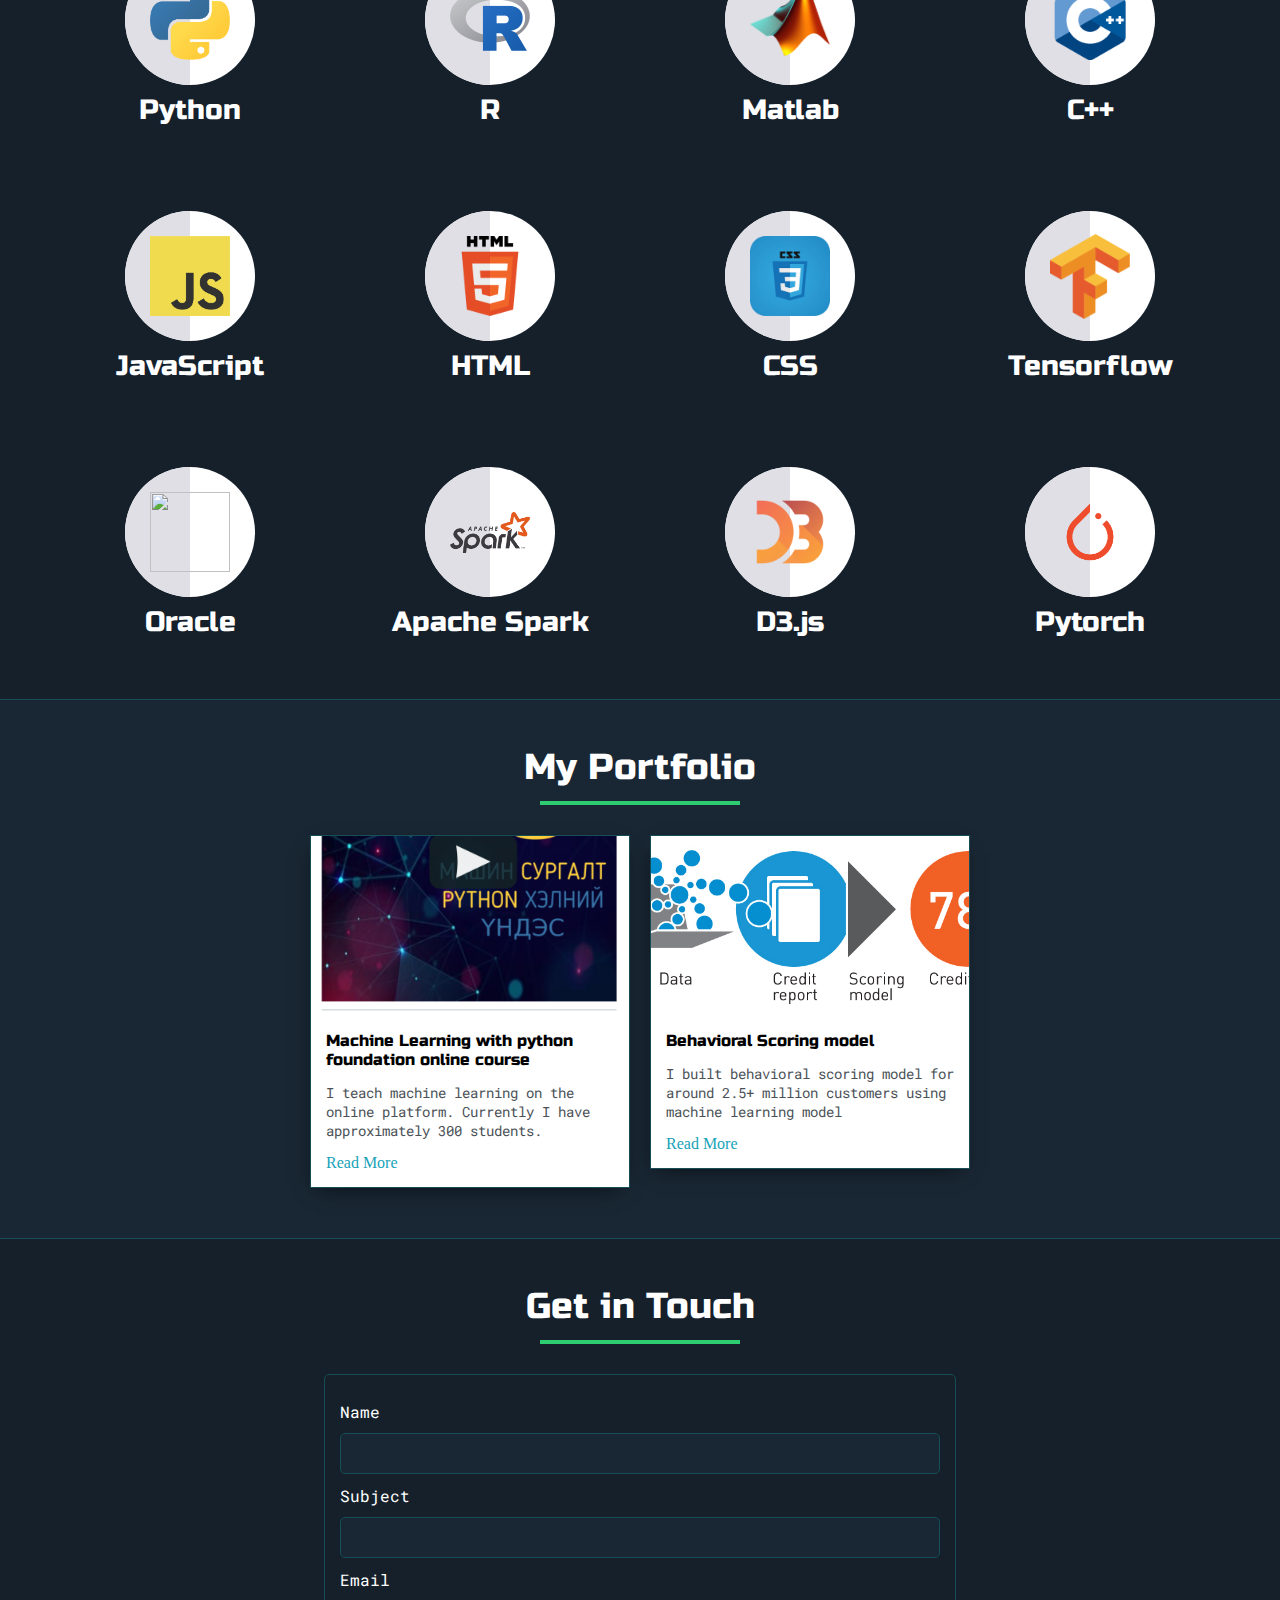
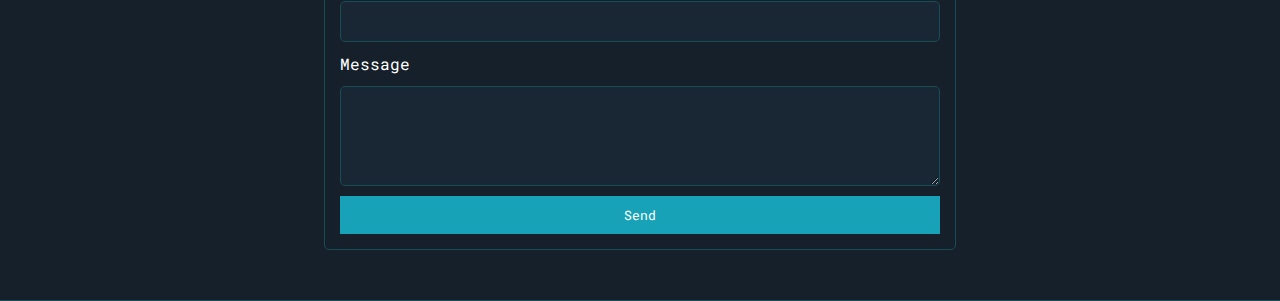
==== commit 7b0a9d9e: "done" ====
--- a/index.html
+++ b/index.html
@@ -27,10 +27,10 @@
               </div>
               
               <ul id="navigation">
-                <li><a xc href="resume.pdf">Resume</a></li>
-                <li><a href="#">Experience</a></li>
-                <li><a href="#">Portfolio</a></li>
-                <li><a href="#">Contact</a></li>
+                <li><a target="_blank" href="resume.pdf">Resume</a></li>
+                <li><a href="#sec1">Experience</a></li>
+                <li><a href="#sec2">Portfolio</a></li>
+                <li><a href="#sec3">Contact</a></li>
               </ul>
             </div>
             <div class="left-column">
@@ -40,7 +40,6 @@
               <div id="theme-options-wrapper">
                 <div data-mode="light" id="light-mode" class="theme-dot"></div>
                 <div data-mode="blue" id="blue-mode" class="theme-dot"></div>
-                <div data-mode="green" id="green-mode" class="theme-dot"></div>
                 <div data-mode="purple" id="purple-mode" class="theme-dot"></div>
               </div>
 
@@ -77,9 +76,7 @@
           </p>
 
           <p>
-            My highest degree is strong engineering professional with a
-            Bachelor's degree focused in Applied Mathematics from National
-            University of Mongolia.
+            I am a strong engineering professional with a Bachelor's degree focused on Applied Mathematics from the National University of Mongolia.
           </p>
           <p>
             I have experience with building ML pipelines starting from data
@@ -102,42 +99,266 @@
         </div>
     </section>
 
-    <section class="s1">
+    <section id="sec1" class="s1">
+      <div class="header">
+        <h2>Work Experience</h2>
+      </div>
       <div class="timeline">
         <ul>
           <li>
             <div class="job-content">
               <h3>Freelancer</h3>
-              <p>1234 MOOC platform</p>
+              <h4 style="font-size: 13px;">1234 online platform</h4>
+              <p>I created online course <a target="_blank" href="http://1234.mn/course/85">"Foundations of Machine Learning with python"</a>
+                machine learning content on the online platform. Currently I have approximately 300 students.
+              </p>
             </div>
             <div class="time">
-              <h4>Aug 2018</h4>
+              <h4>Jun 2020 - Aug 2020</h4>
             </div>
           </li>
           <li>
             <div class="job-content">
-              <h3>Freelancer</h3>
-              <p>1234 MOOC platform</p>
+              <h3>Data Scientist</h3>
+              <h4 style="font-size: 13px;">Khanbank</h4>
+              <p>
+                - Experienced in Apache Cassandra, Python, R, Oracle SQL, Bash scripts
+              </p>
+              <p>
+                - Built behavioral scoring model for around 2.5+ million customers using machine learning
+              </p>
+              <p>
+                -	Wrote several massive lines of queries and procedures on OracleSQL Database to collect various sources of customers historical data
+              </p>
+              <p>
+                - Wrote procedures such as window aggregation, growth rate, annual impute methods. Aggregated metrics, visualizations and data explorations with R and Python languages
+              </p>
             </div>
             <div class="time">
-              <h4>Aug 2018</h4>
+              <h4>Aug 2018 - Jun 2020</h4>
             </div>
           </li>
           <li>
             <div class="job-content">
-              <h3>Freelancer</h3>
-              <p>1234 MOOC platform</p>
+              <h3>Python teacher</h3>
+              <h4 style="font-size: 13px;">Ehlel Academy</h4>
+              <p>-Taught Around 200 students whether personal or professional in class</p>
+              <p>-Created 12 weeks python module / Basic to Intermediate /</p>
             </div>
             <div class="time">
-              <h4>Aug 2018</h4>
+              <h4>Jun 2019 - Aug 2019</h4>
             </div>
           </li>
+          <div style="clear: both;"></div>
         </ul>
       </div>
     </section>
+   
+    <section class="s2">
+      <div class="main-container">
+        <div class="header">
+          <h2>Certifications</h2>
+        </div>
+        <div class="gallery">
+          <div>
+            <a target="_blank" href="img/certifications/cam_cert5.png">
+            <img src="img/certifications/cam_cert5.png" alt="">
+            </a>
+          </div>
+          <div>
+            <a target="_blank" href="img/certifications/cam_cert3.png">
+            <img src="img/certifications/cam_cert3.png" alt="">
+            </a>
+          </div>
+          <div>
+            <a target="_blank" href="img/certifications/cam_cert4.png">
+            <img src="img/certifications/cam_cert4.png" alt="">
+            </a>
+          </div>
+          <div>
+            <a target="_blank" href="img/certifications/cam_cert8.png">
+            <img src="img/certifications/cam_cert8.png" alt="">
+            </a>
+          </div>
+          <div>
+            <a target="_blank" href="img/certifications/cam_cert1.png">
+            <img src="img/certifications/cam_cert1.png" alt="">
+            </a>
+          </div>
+          <div>
+            <a target="_blank" href="img/certifications/cam_cert2.png">
+            <img src="img/certifications/cam_cert2.png" alt="">
+            </a>
+          </div>
+          <div>
+            <a target="_blank" href="img/certifications/cam_cert6.png">
+            <img src="img/certifications/cam_cert6.png" alt="">
+            </a>
+          </div>
+          <div>
+            <a target="_blank" href="img/certifications/cam_cert7.png">
+            <img src="img/certifications/cam_cert7.png" alt="">
+            </a>
+          </div>
+          <div>
+            <a target="_blank" href="https://www.hackerrank.com/certificates/2b3b2a514dca">
+            <img src="img/certifications/cert1.png" alt="">
+            </a>
+          </div>
+          <div>
+            <a target="_blank" href="https://www.hackerrank.com/certificates/25ab02bbc2e7">
+            <img src="img/certifications/cert3.png" alt="">
+            </a>
+          </div>
+         
+          <div>
+            <a target="_blank" href="https://udemy-certificate.s3.amazonaws.com/pdf/UC-F09TQWDH.pdf">
+            <img src="img/certifications/cert5.png" alt="">
+            </a>
+          </div>
+          <div>
+            <a target="_blank" href="https://www.udemy.com/certificate/UC-GMVI2J2F/">
+            <img src="img/certifications/cert6.png" alt="">
+            </a>
+          </div>
+          <div>
+            <a target="_blank" href="https://www.datacamp.com/statement-of-accomplishment/course/464d52aa2e0db613e91bcd9ee653f7c7c7df5162">
+            <img src="img/certifications/cert4.png" alt="">
+            </a>
+          </div>
+          <div>
+            <a target="_blank" href="https://www.kaggle.com/learn/certification/chinzorigt/python">
+            <img src="img/certifications/cert2.png" alt="">
+            </a>
+          </div>
+          
+          <div>
+            <a target="_blank" href="https://www.udemy.com/certificate/UC-WNNNTJLX/">
+            <img src="img/certifications/cert7.png" alt="">
+            </a>
+          </div>
+
+          
+          <div>
+            <a target="_blank" href="https://www.sololearn.com/Certificate/1073-8719961/pdf/">
+            <img src="img/certifications/cert8.png" alt="">
+            </a>
+          </div>
+          <div>
+            <a target="_blank" href="https://www.datacamp.com/statement-of-accomplishment/course/6fe9dee8998adc52c5b6fef86e681196cbb107fb">
+            <img src="img/certifications/cert9.png" alt="">
+            </a>
+          </div>
+          <div>
+            <a target="_blank" href="https://www.datacamp.com/statement-of-accomplishment/course/bee5576ce42252b2c6966f2f179fa25c8ee75fb6">
+            <img src="img/certifications/cert10.png" alt="">
+            </a>
+          </div>
+          <div>
+            <a target="_blank" href="https://www.datacamp.com/statement-of-accomplishment/course/30861f6c0adfc05c84bb66a973f8e9ef1e392d40">
+            <img src="img/certifications/cert11.png" alt="">
+            </a>
+          </div>
+          <div>
+            <a target="_blank" href="https://www.datacamp.com/statement-of-accomplishment/course/8e0b39ccc77b8d225d41043e964202c6fa77cffd">
+            <img src="img/certifications/cert12.png" alt="">
+            </a>
+          </div>
+          <div>
+            <a target="_blank" href="https://www.datacamp.com/statement-of-accomplishment/course/cd3ba61f9772e4ea6cc0ce8d991f6ef4bae103b3">
+            <img src="img/certifications/cert13.png" alt="">
+            </a>
+          </div>
+          <div>
+            <a target="_blank" href="https://www.datacamp.com/statement-of-accomplishment/course/6c95005b837e552cec8c3c40cece6c04cc445db9">
+            <img src="img/certifications/cert14.png" alt="">
+            </a>
+          </div>
+          <div>
+            <a target="_blank" href="https://www.datacamp.com/statement-of-accomplishment/course/f87ef8654249b250b4de96cc2129aac2a01f6e58">
+            <img src="img/certifications/cert15.png" alt="">
+            </a>
+          </div>
+          <div>
+            <a target="_blank" href="https://www.datacamp.com/statement-of-accomplishment/course/05022f055e616e686397ac7526a4c4eb10e8f982">
+            <img src="img/certifications/cert16.png" alt="">
+            </a>
+          </div>
+          <div>
+            <a target="_blank" href="https://www.datacamp.com/statement-of-accomplishment/course/819bfc45c1f74c8a52d0abe9269ee8c408948c71">
+            <img src="img/certifications/cert17.png" alt="">
+            </a>
+          </div>
+          <div>
+            <a target="_blank" href="https://www.datacamp.com/statement-of-accomplishment/course/5aebf94f76e15a2bf554dcb84c4ba2512e3ad9c6">
+            <img src="img/certifications/cert18.png" alt="">
+            </a>
+          </div>
+          <div>
+            <a target="_blank" href="https://www.datacamp.com/statement-of-accomplishment/course/c3566519be46d5a8bf632055bc332bae69074208">
+            <img src="img/certifications/cert19.png" alt="">
+            </a>
+          </div>
+          <div>
+            <a target="_blank" href="https://www.datacamp.com/statement-of-accomplishment/course/e8e6d5d530799076f261e8186bcd9ee73407787b">
+            <img src="img/certifications/cert20.png" alt="">
+            </a>
+          </div>
+          
+          
+          <div>
+            <a target="_blank" href="https://www.datacamp.com/statement-of-accomplishment/course/d3d5d22a63000123d83620b87da7526d962c3957">
+            <img src="img/certifications/cert21.png" alt="">
+            </a>
+          </div>
+          <div>
+            <a target="_blank" href="https://www.datacamp.com/statement-of-accomplishment/course/7c6460b193af09d37580edb7a5011b42e8f3e598">
+            <img src="img/certifications/cert22.png" alt="">
+            </a>
+          </div>
+          <div>
+            <a target="_blank" href="https://www.datacamp.com/statement-of-accomplishment/course/a9a399698ec80f29edce5efecc63113d97c6c841">
+            <img src="img/certifications/cert23.png" alt="">
+            </a>
+          </div>
+          <div>
+            <a target="_blank" href="https://www.datacamp.com/statement-of-accomplishment/course/fad6e47134e72e261ee994b1829c313abb95f0ac">
+            <img src="img/certifications/cert24.png" alt="">
+            </a>
+          </div>
+          <div>
+            <a target="_blank" href="https://www.datacamp.com/statement-of-accomplishment/course/d0d98dbf4f0ef1eca3a7fb323e36fcc91547efd4">
+            <img src="img/certifications/cert25.png" alt="">
+            </a>
+          </div>
+          <div>
+            <a target="_blank" href="https://www.datacamp.com/statement-of-accomplishment/course/bbe9f7415bcf89149224613d2c20e18558ead959">
+            <img src="img/certifications/cert26.png" alt="">
+            </a>
+          </div>
+          <div>
+            <a target="_blank" href="https://www.datacamp.com/statement-of-accomplishment/course/384d2d11b140f2c99d95a9d9f2fa32e3bb43117f">
+            <img src="img/certifications/cert27.png" alt="">
+            </a>
+          </div>
+          <div>
+            <a target="_blank" href="https://www.datacamp.com/statement-of-accomplishment/course/0607b079ff805c00a484ff1632d49713e892b40d">
+            <img src="img/certifications/cert28.png" alt="">
+            </a>
+          </div>
+          <div>
+            <a target="_blank" href="https://www.datacamp.com/statement-of-accomplishment/course/25d5ae728ea16b8dac97e7efac30f36750252d2b">
+            <img src="img/certifications/cert29.png" alt="">
+            </a>
+          </div>
+
+          
+        </div>
+      </div>
+    </section>
 
     <section class="s1">
-        <div class="main-container">
+      <div class="main-container">
           <div class="header">
             <h2>Skills</h2>
           </div>
@@ -246,15 +467,7 @@
         </div>
     </section>
 
-  <section class="s1">
-    <div class="main-container">
-      <div class="header">
-        <h2>Competitive Programming</h2>
-      </div>
-    </div>
-  </section>
-
-    <section class="s2">
+    <section id="sec2" class="s2">
         <div class="main-container">
           <div class="header">
             <h2>My Portfolio</h2>
@@ -292,7 +505,7 @@
           </div>
         </div>
     </section>
-    <section class="s1">
+    <section id="sec3" class="s1">
         <div class="main-container">
           <div class="header">
             <h2>Get in Touch</h2>
--- a/default.css
+++ b/default.css
@@ -1,18 +1,19 @@
-:root {
-    --mainColor:#eaeaea;
-    --secondaryColor:#fff;
-
-    --borderColor: #c1c1c1;
-    
-    --mainText: black;
-    --secondaryText:#4b5156;
-    
-    --themeDotBorder:#24292e;
-
-    --previewBg:rgb(251, 249, 243, 0.8);
-    --previewShadow:#f0ead6;
-
-    --buttonColor:black;
+:root{
+	--mainColor:#15202B;
+	--secondaryColor:#192734;
+
+	--borderColor:#164D56;
+
+	--mainText:#fff;
+	--secondaryText:#eeeeee;
+
+	--themeDotBorder:#FFF;
+
+	--previewBg:rgb(25, 39, 52, 0.8);
+	--previewShadow:#111921;
+
+
+	--buttonColor:#17a2b8;
 }
 
 html,body {
@@ -195,11 +196,6 @@
 #blue-mode{
     background-color: #192734;
 }
-
-#green-mode{
-    background-color: #78866b;
-}
-
 #purple-mode{
     background-color: #7E4C74;
 }
@@ -287,21 +283,21 @@
     margin: 50px auto;
     padding: 40px 0;
     width: 1000px;
+    box-sizing: border-box;
 }
 .timeline:before{
-    content: "";
+    content: '';
     position: absolute;
     left: 50%;
     width: 2px;
     height: 100%;
-}
-
+    background: #c5c5c5;
+}
 .timeline ul{
     margin: 0;
     padding: 0;
 }
 .timeline ul li{
-    line-height: normal;
     position: relative;
     width: 50%;
     padding: 20px 40px;
@@ -323,8 +319,86 @@
 .timeline ul li:nth-child(odd):before{
     content: "";
     position: absolute;
+    top: 24px;
+    right: -6px;
     width: 10px;
-    
+    height: 10px;
+    background: rgba(233,33,99,1);
+    border-radius: 50%;
+    box-shadow: 0 0 0 3px rgba(233,33,99,0.2);
+}
+.timeline ul li:nth-child(even):before{
+    content: "";
+    position: absolute;
+    top: 24px;
+    left: -4px;
+    width: 10px;
+    height: 10px;
+    background: rgba(233,33,99,1);
+    border-radius: 50%;
+    box-shadow: 0 0 0 3px rgba(233,33,99,0.2);
+}
+.timeline ul li h3{
+    margin: 0;
+    padding: 0;
+    font-weight: 600;
+    font-size: 18.72px;
+    color: rgba(233, 33, 99, 1);
+}
+.timeline ul li h4{
+    margin: 0;
+    padding: 0;
+    font-size: 14px;
+}
+.timeline ul li p{
+    margin: 10px 0 0;
+    padding: 0;
+    font-size: 16px;
+}
+.timeline ul li:nth-child(odd) .time{
+    position: absolute;
+    top: 12px;
+    right: -200px;
+    margin: 0;
+    padding: 8px 16px;
+    background: rgba(233,33,99,1);
+    color: #fff;
+    border-radius: 18px;
+    box-shadow: 0 0 0 3px rgba(233,33,99,0.3);
+}
+.timeline ul li:nth-child(even) .time{
+    position: absolute;
+    top: 12px;
+    left: -200px;
+    margin: 0;
+    padding: 8px 16px;
+    background: rgba(233,33,99,1);
+    color: #fff;
+    border-radius: 18px;
+    box-shadow: 0 0 0 3px rgba(233,33,99,0.3);
+}
+
+.gallery {
+    margin: .5vw;
+    font-size: 0;
+    display: -ms-flexbox;
+    -ms-flexbox-wrap: wrap;
+    -ms-flexbox-direction: column;
+    -webkit-flex-flow: row wrap;
+    flex-flow: row wrap;
+    display: -webkit-box;
+    display: flex;
+}
+.gallery div{
+    -webkit-box-flex: auto;
+    -ms-flex: auto;
+    flex: auto;
+    width: 250px;
+    margin: .5vw;
+}
+.gallery div img{
+    width: 100%;
+    height: auto;
 }
 
 .skills-container{
@@ -498,10 +572,14 @@
     }
 }
 
-@media screen and (max-width: 990px){
+@media screen and (max-width: 1000px){
     .skills-container{
         grid-template-columns: repeat(2, 1fr);
         padding: 2rem 50px;
+    }
+    .timeline
+    {
+        width: 100%;
     }
 }
 
@@ -518,6 +596,38 @@
     .right-column{
         justify-content: center;
     }
+
+    .timeline{
+        width: 100%;
+    }
+
+    .timeline:before{
+        left: 20px;
+    }
+
+    .timeline ul li:nth-child(odd),
+    .timeline ul li:nth-child(even)
+    {
+        width: 100%;
+        text-align: left;
+        padding-left: 50px;
+        padding-bottom: 50px;
+    }
+
+    .timeline ul li:nth-child(odd):before,
+    .timeline ul li:nth-child(even):before
+    {
+        top: -18px;
+        left: 16px;
+    }
+
+    .timeline ul li:nth-child(odd) .time,
+    .timeline ul li:nth-child(even) .time
+    {
+        top: -30px;
+        left: 50px;
+        right: inherit;
+    }
     
 }
 
@@ -539,7 +649,16 @@
 	#preview{
 		width: 280px;
 
-	}
+    }
+    
+    .gallery div{
+        margin: 0;
+    }
+
+    .gallery {
+        padding: 0;
+    }
+    
 
 }
     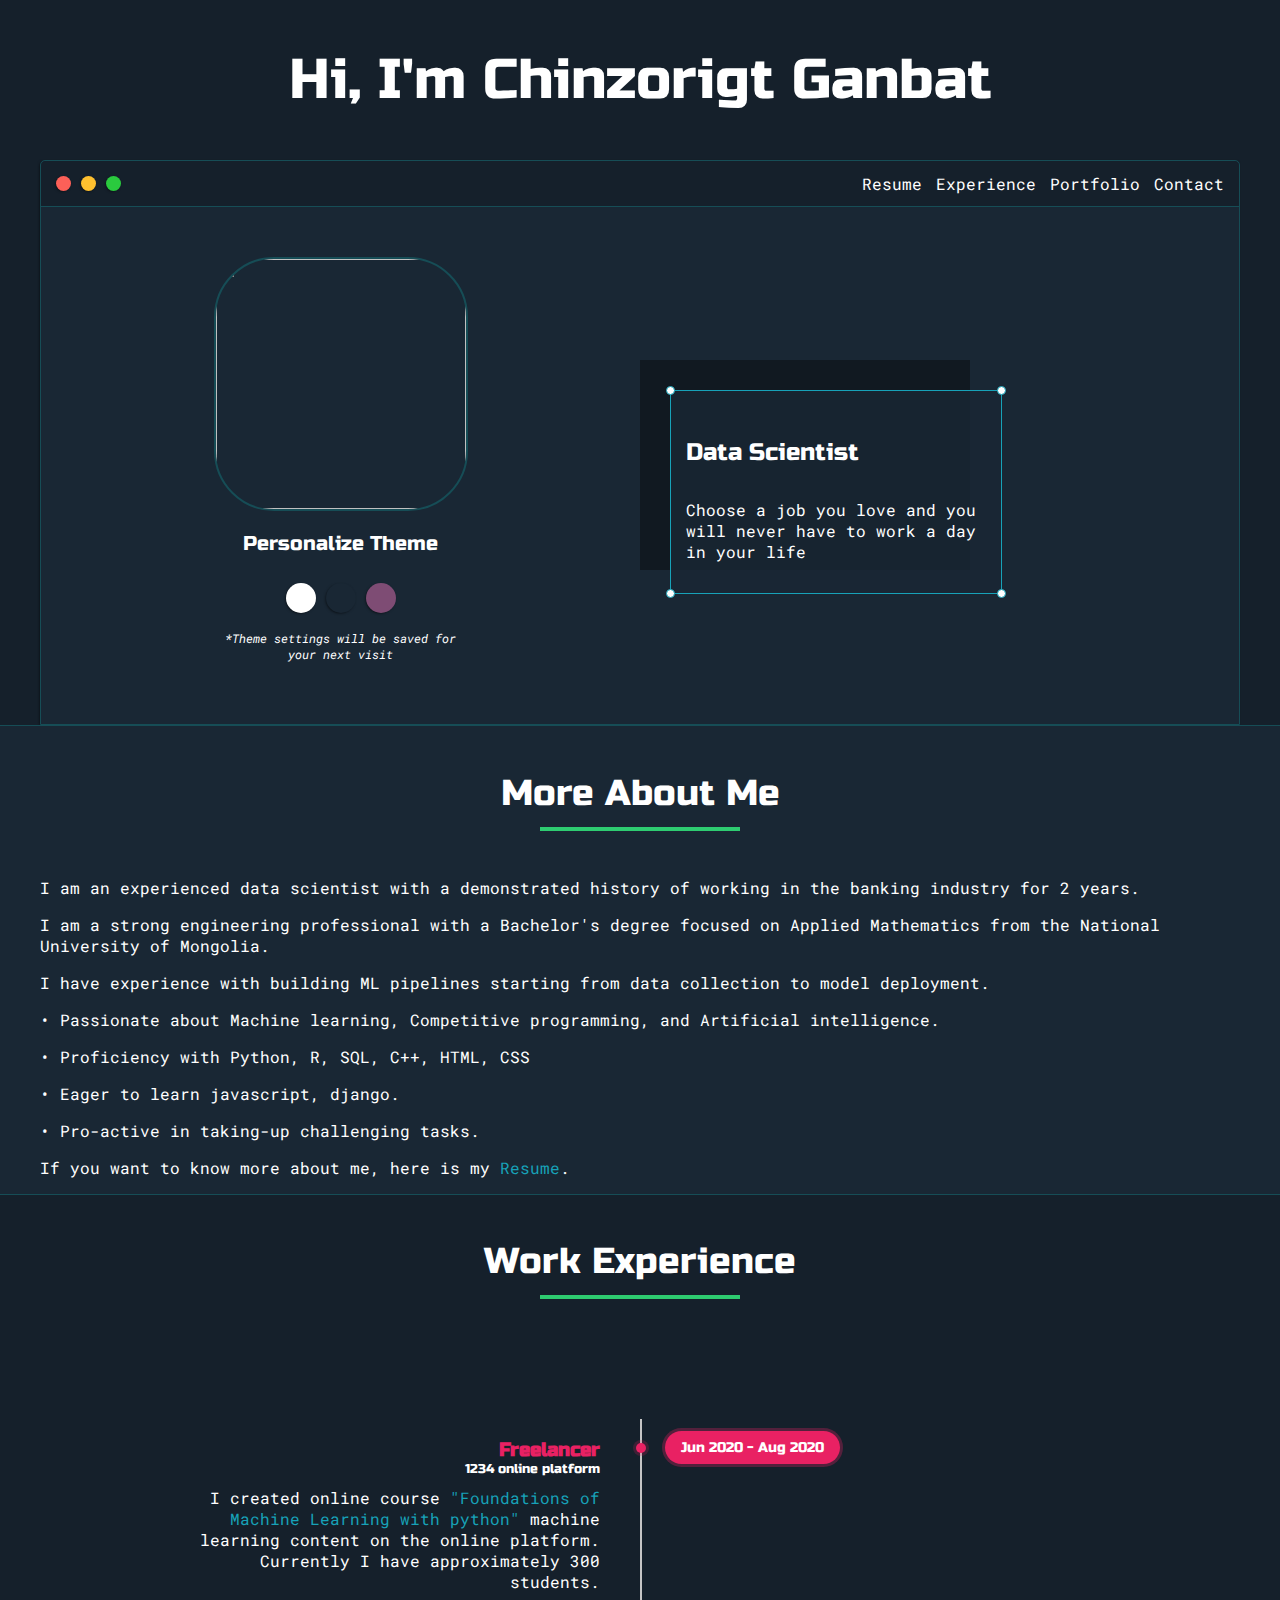
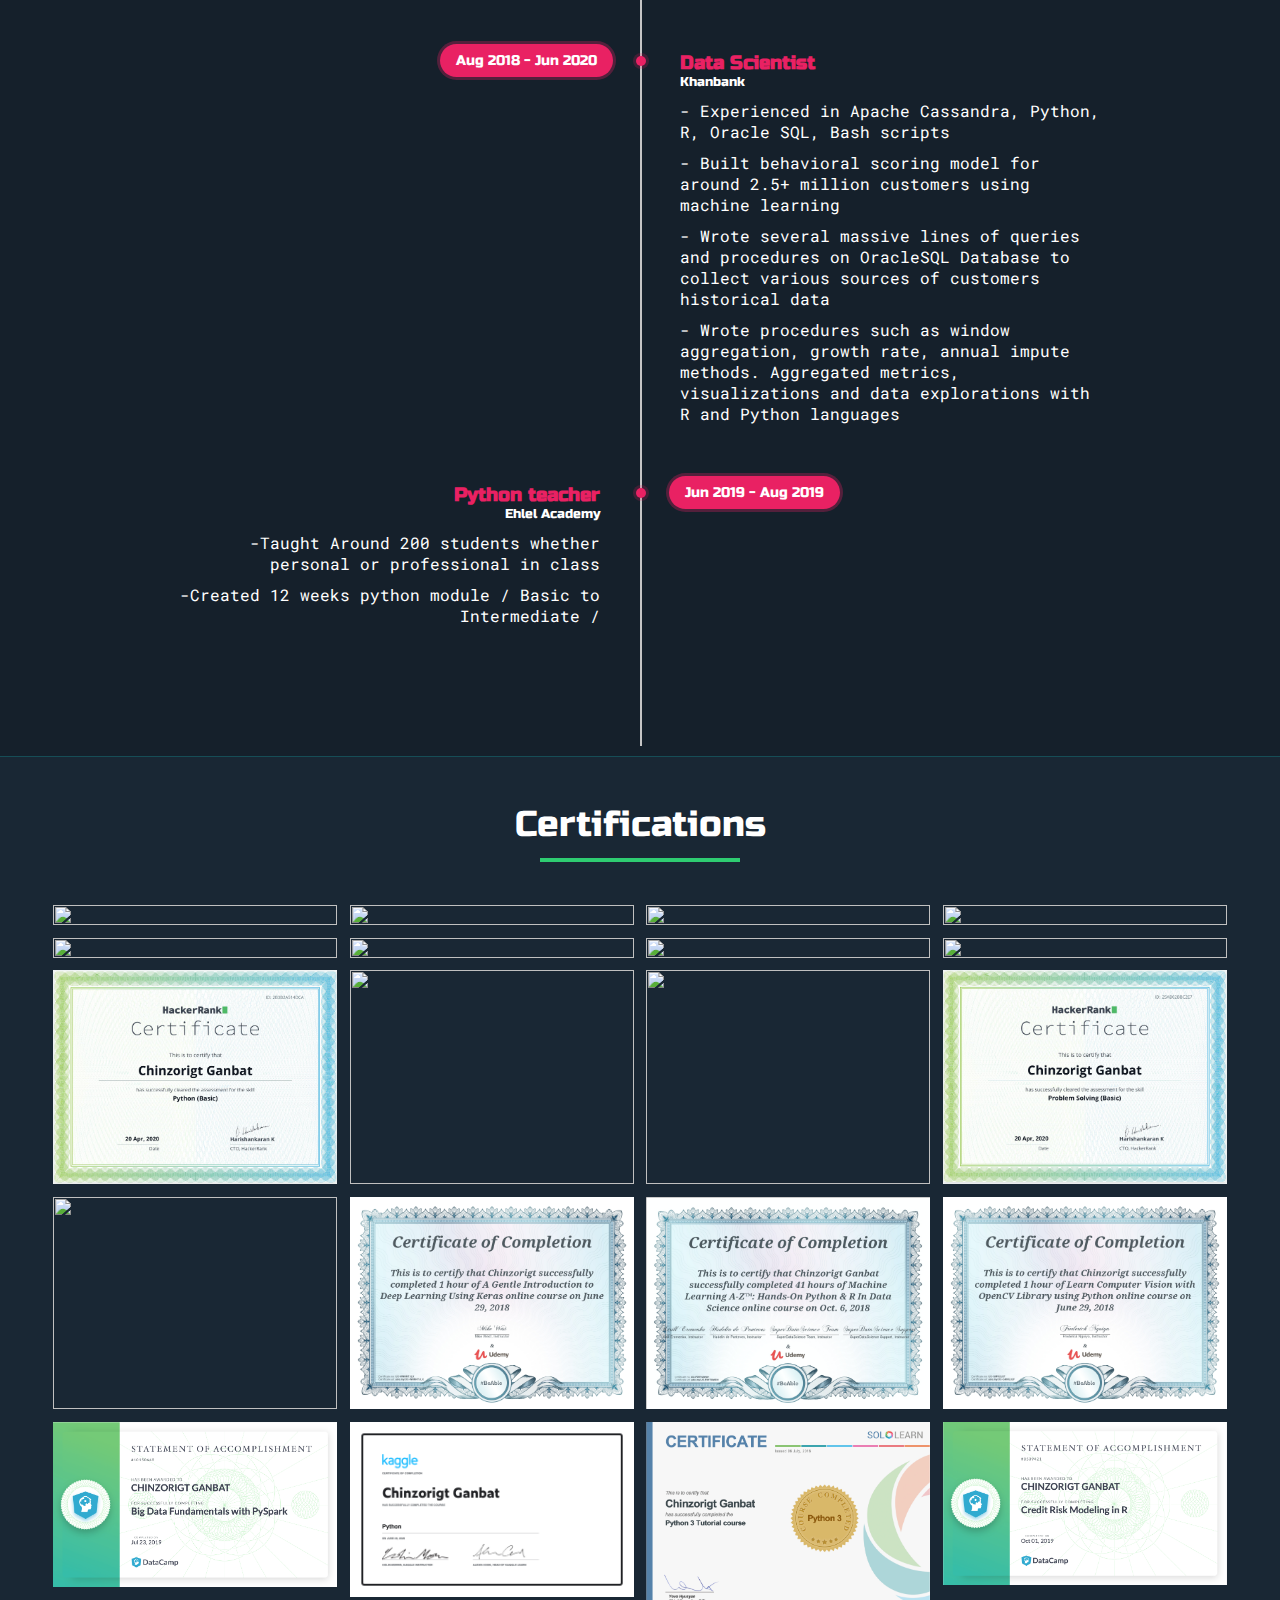
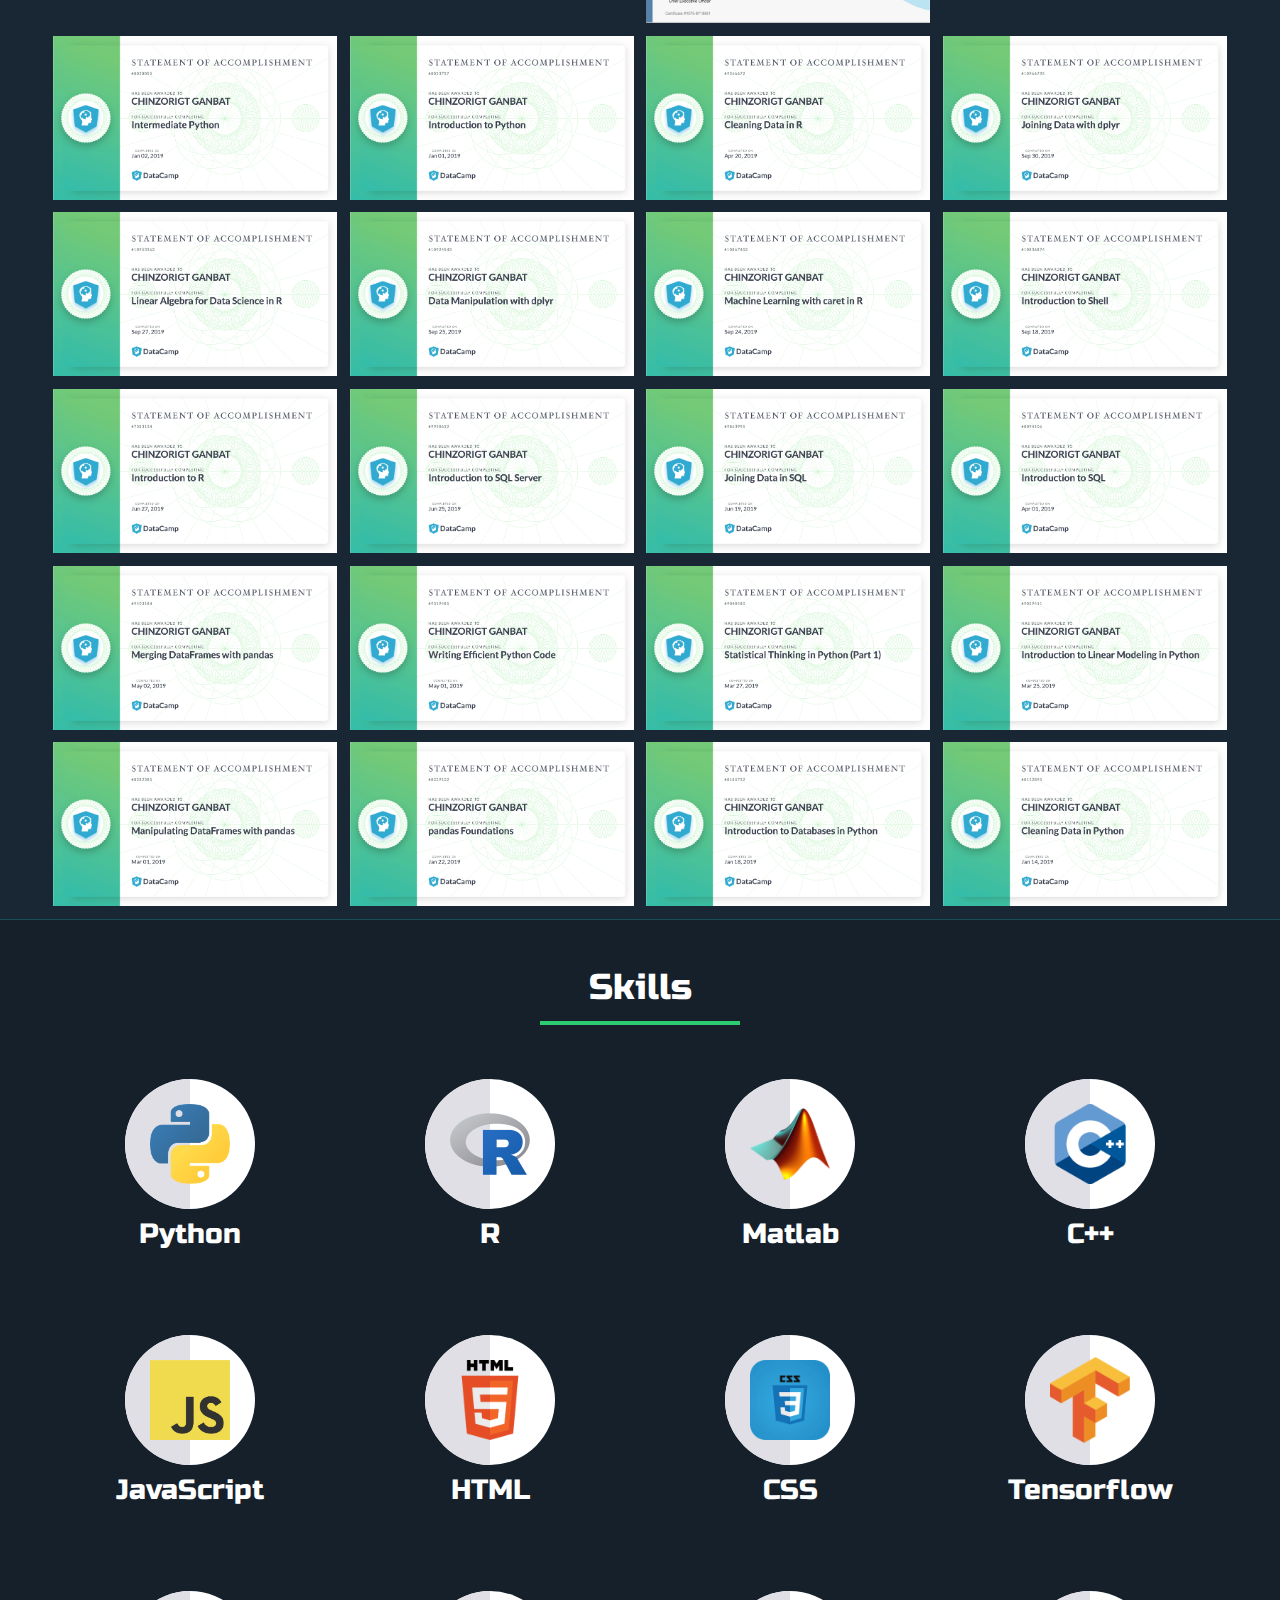
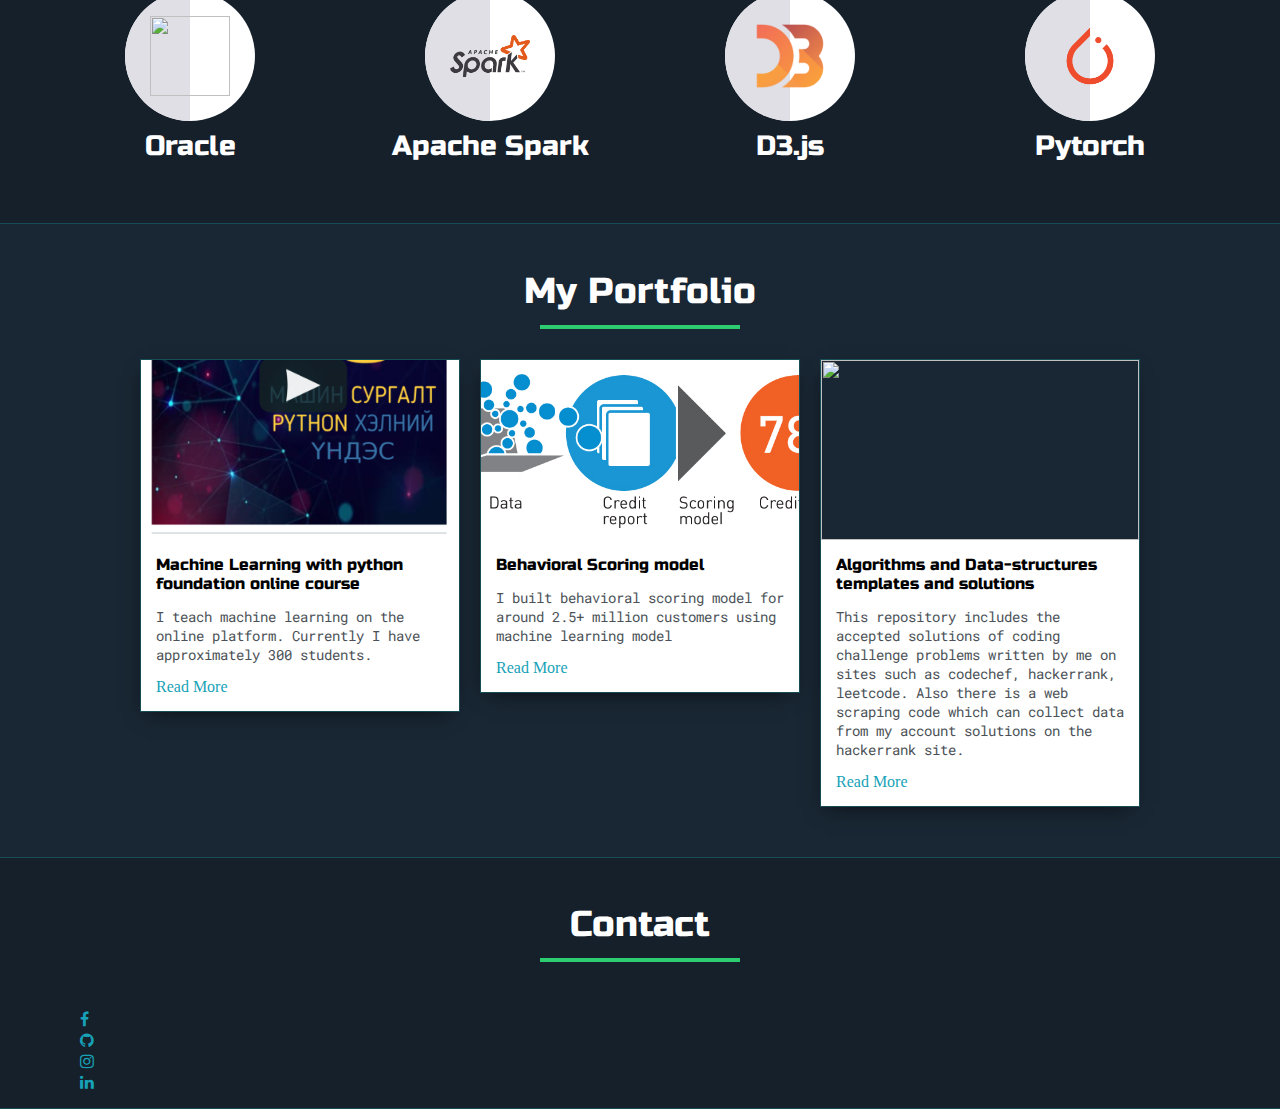
==== commit 78aa53a8: "update" ====
--- a/index.html
+++ b/index.html
@@ -6,10 +6,10 @@
     
     <link href="https://fonts.googleapis.com/css2?family=Russo+One&display=swap" rel="stylesheet">
     <link href="https://fonts.googleapis.com/css2?family=Roboto+Mono:wght@500&family=Russo+One&display=swap" rel="stylesheet">
-    
+    <link rel="stylesheet" href="https://stackpath.bootstrapcdn.com/font-awesome/4.7.0/css/font-awesome.min.css">
     <link rel="stylesheet" href="default.css" />
     <link id="theme-style" rel="stylesheet" type="text/css" href="  " />
-
+  
   </head>
   <body>
     <section class="s1">
@@ -53,7 +53,7 @@
                 <div id="preview">
                   <div id="corner-tl" class="corner"></div>
                   <div id="corner-tr" class="corner"></div>
-                  <h4>Confucious</h4>
+                  <h4>Data Scientist</h4>
                     <p>Choose a job you love and you will never have to
                       work a day in your life</p>
                   <div id="corner-br" class="corner"></div>
@@ -206,11 +206,31 @@
             </a>
           </div>
           <div>
+            <a target="_blank" href="https://www.hackerrank.com/certificates/fc8b16494d67">
+            <img src="img/certifications/cert31.png" alt="">
+            </a>
+          </div>
+          <div>
+            <a target="_blank" href="https://www.hackerrank.com/certificates/70c8558f092c">
+            <img src="img/certifications/cert30.png" alt="">
+            </a>
+          </div>
+          <div>
             <a target="_blank" href="https://www.hackerrank.com/certificates/25ab02bbc2e7">
             <img src="img/certifications/cert3.png" alt="">
             </a>
           </div>
-         
+          <div>
+            <a target="_blank" href="https://www.hackerrank.com/certificates/5e691fe5085a">
+            <img src="img/certifications/cert32.png" alt="">
+            </a>
+          </div>
+
+          <div>
+            <a target="_blank" href="https://www.udemy.com/certificate/UC-WNNNTJLX/">
+            <img src="img/certifications/cert7.png" alt="">
+            </a>
+          </div>
           <div>
             <a target="_blank" href="https://udemy-certificate.s3.amazonaws.com/pdf/UC-F09TQWDH.pdf">
             <img src="img/certifications/cert5.png" alt="">
@@ -232,11 +252,7 @@
             </a>
           </div>
           
-          <div>
-            <a target="_blank" href="https://www.udemy.com/certificate/UC-WNNNTJLX/">
-            <img src="img/certifications/cert7.png" alt="">
-            </a>
-          </div>
+          
 
           
           <div>
@@ -264,6 +280,7 @@
             <img src="img/certifications/cert12.png" alt="">
             </a>
           </div>
+          
           <div>
             <a target="_blank" href="https://www.datacamp.com/statement-of-accomplishment/course/cd3ba61f9772e4ea6cc0ce8d991f6ef4bae103b3">
             <img src="img/certifications/cert13.png" alt="">
@@ -484,7 +501,7 @@
                     I teach machine learning on the online platform. Currently
                     I have approximately 300 students.
                   </p>
-                  <a href="post.html">Read More</a>
+                  <a href="http://1234.mn/course/85">Read More</a>
                 </div>
               </div>
             </div>
@@ -502,34 +519,38 @@
                 </div>
               </div>
             </div>
-          </div>
-        </div>
-    </section>
+
+            <div>
+              <div class="post">
+                <img class="thumbnail" src="img/AlgoDs.png" />
+                <div class="post-preview">
+                  <h6 class="post-title">Algorithms and Data-structures templates and solutions</h6>
+                  <p class="post-intro">
+                  This repository includes the accepted solutions of coding challenge problems written by me on sites such as codechef, hackerrank, leetcode. Also there is a web scraping code which can collect data from my account solutions on the hackerrank site.
+                  </p>
+                  <a href="https://github.com/dschinzo/Algorithms-and-Data-structures">Read More</a>
+                </div>
+              </div>
+            </div>
+
+          </div>
+        </div>
+    </section>
+
     <section id="sec3" class="s1">
-        <div class="main-container">
-          <div class="header">
-            <h2>Get in Touch</h2>
-          </div>
-
-          <form id="contact-form">
-            <a name="contact"></a>
-  
-            <label>Name</label>
-            <input class="input-field" type="text" name="name" />
-  
-            <label>Subject</label>
-            <input class="input-field" type="text" name="subject" />
-  
-            <label>Email</label>
-            <input class="input-field" type="text" name="email" />
-  
-            <label>Message</label>
-            <textarea class="input-field" name="message"></textarea>
-  
-            <input id="submit-btn" type="submit" value="Send" />
-          </form>
-
-        </div>
+      <div class="main-container">
+        <div class="header">
+          <h2>Contact</h2>
+        </div>
+        <div class="social-menu">
+          <ul>
+            <li><a target="_blank" href="https://www.facebook.com/gchinzorigt"><i class="fa fa-facebook"></i></a></li>
+            <li><a target="_blank" href="https://github.com/dschinzo"><i class="fa fa-github"></i></a></li>
+            <li><a target="_blank" href="https://www.instagram.com/dschinzo/"><i class="fa fa-instagram"></i></a></li>
+            <li><a target="_blank" href="https://www.linkedin.com/in/chinzorigtga/"><i class="fa fa-linkedin"></i></a></li>
+          </ul>
+        </div>
+      </div>
     </section>
     <script type="text/javascript" src="script.js"></script>
   </body>
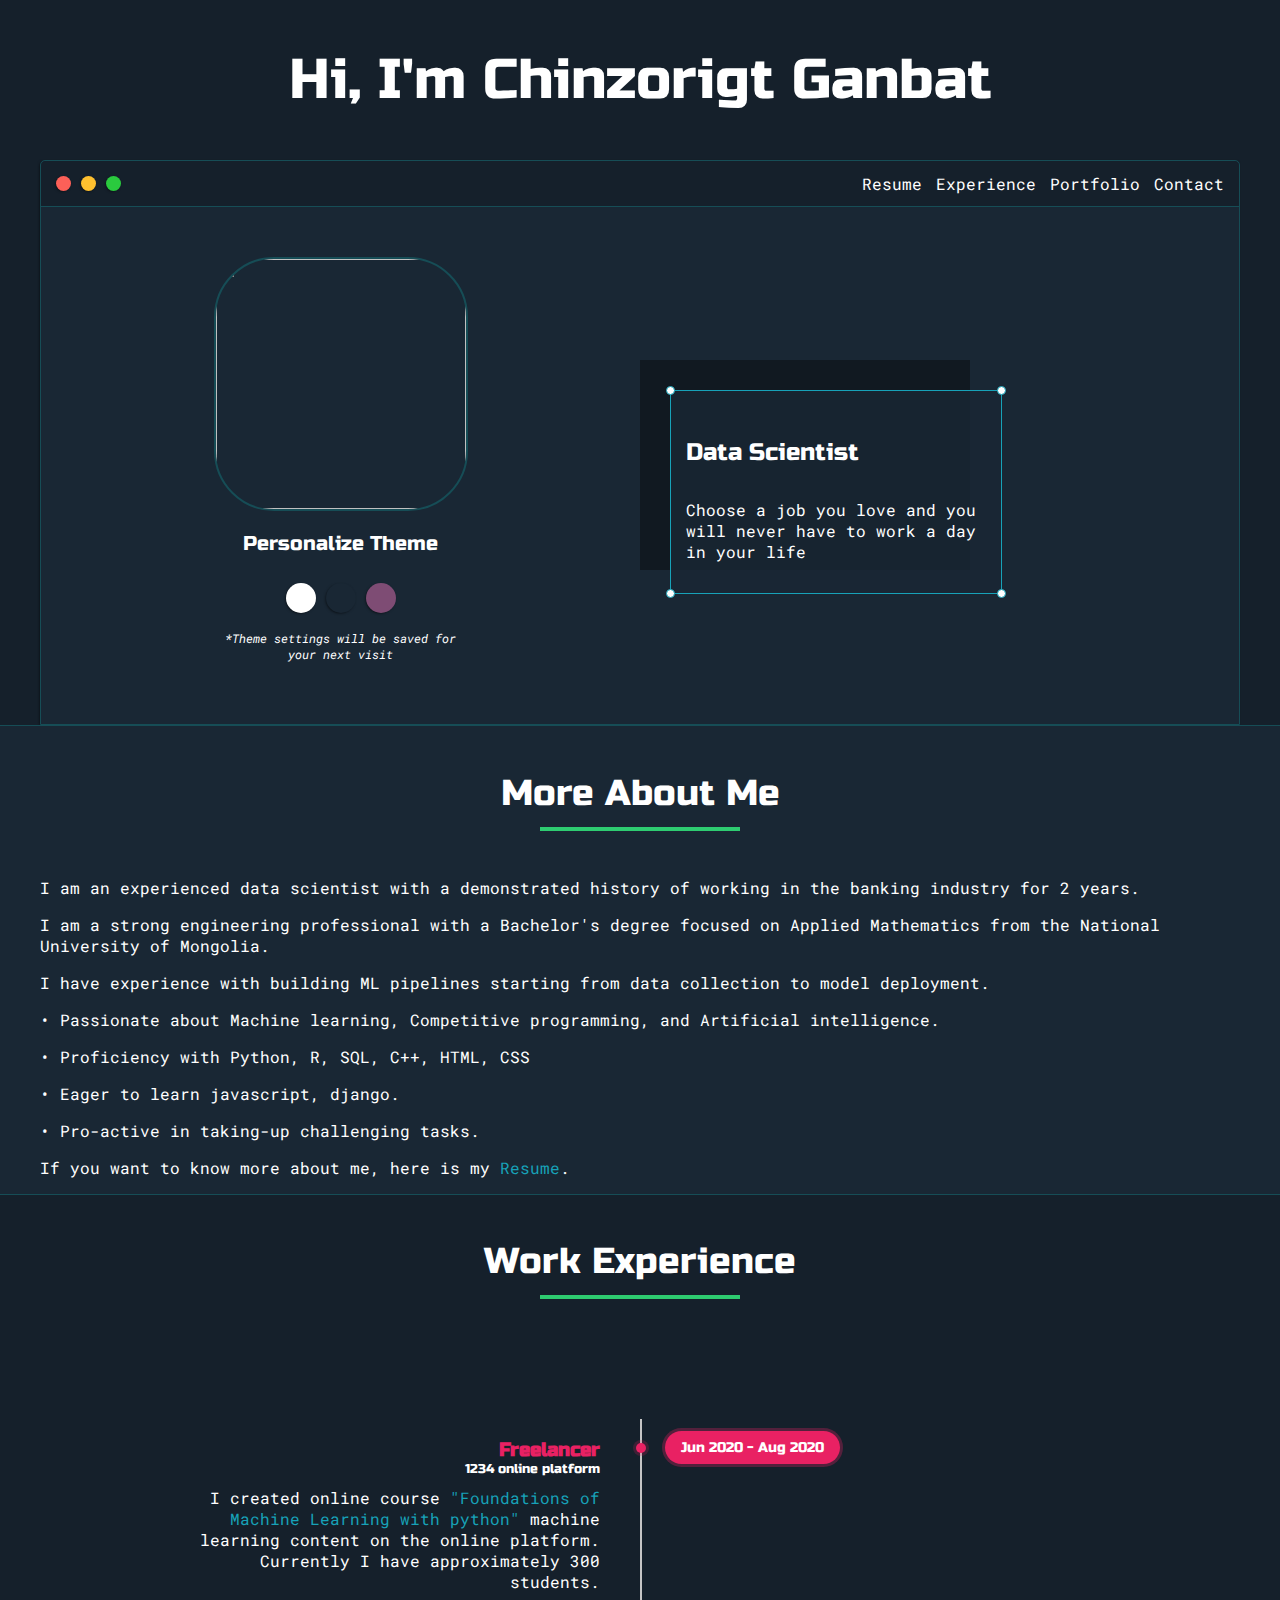
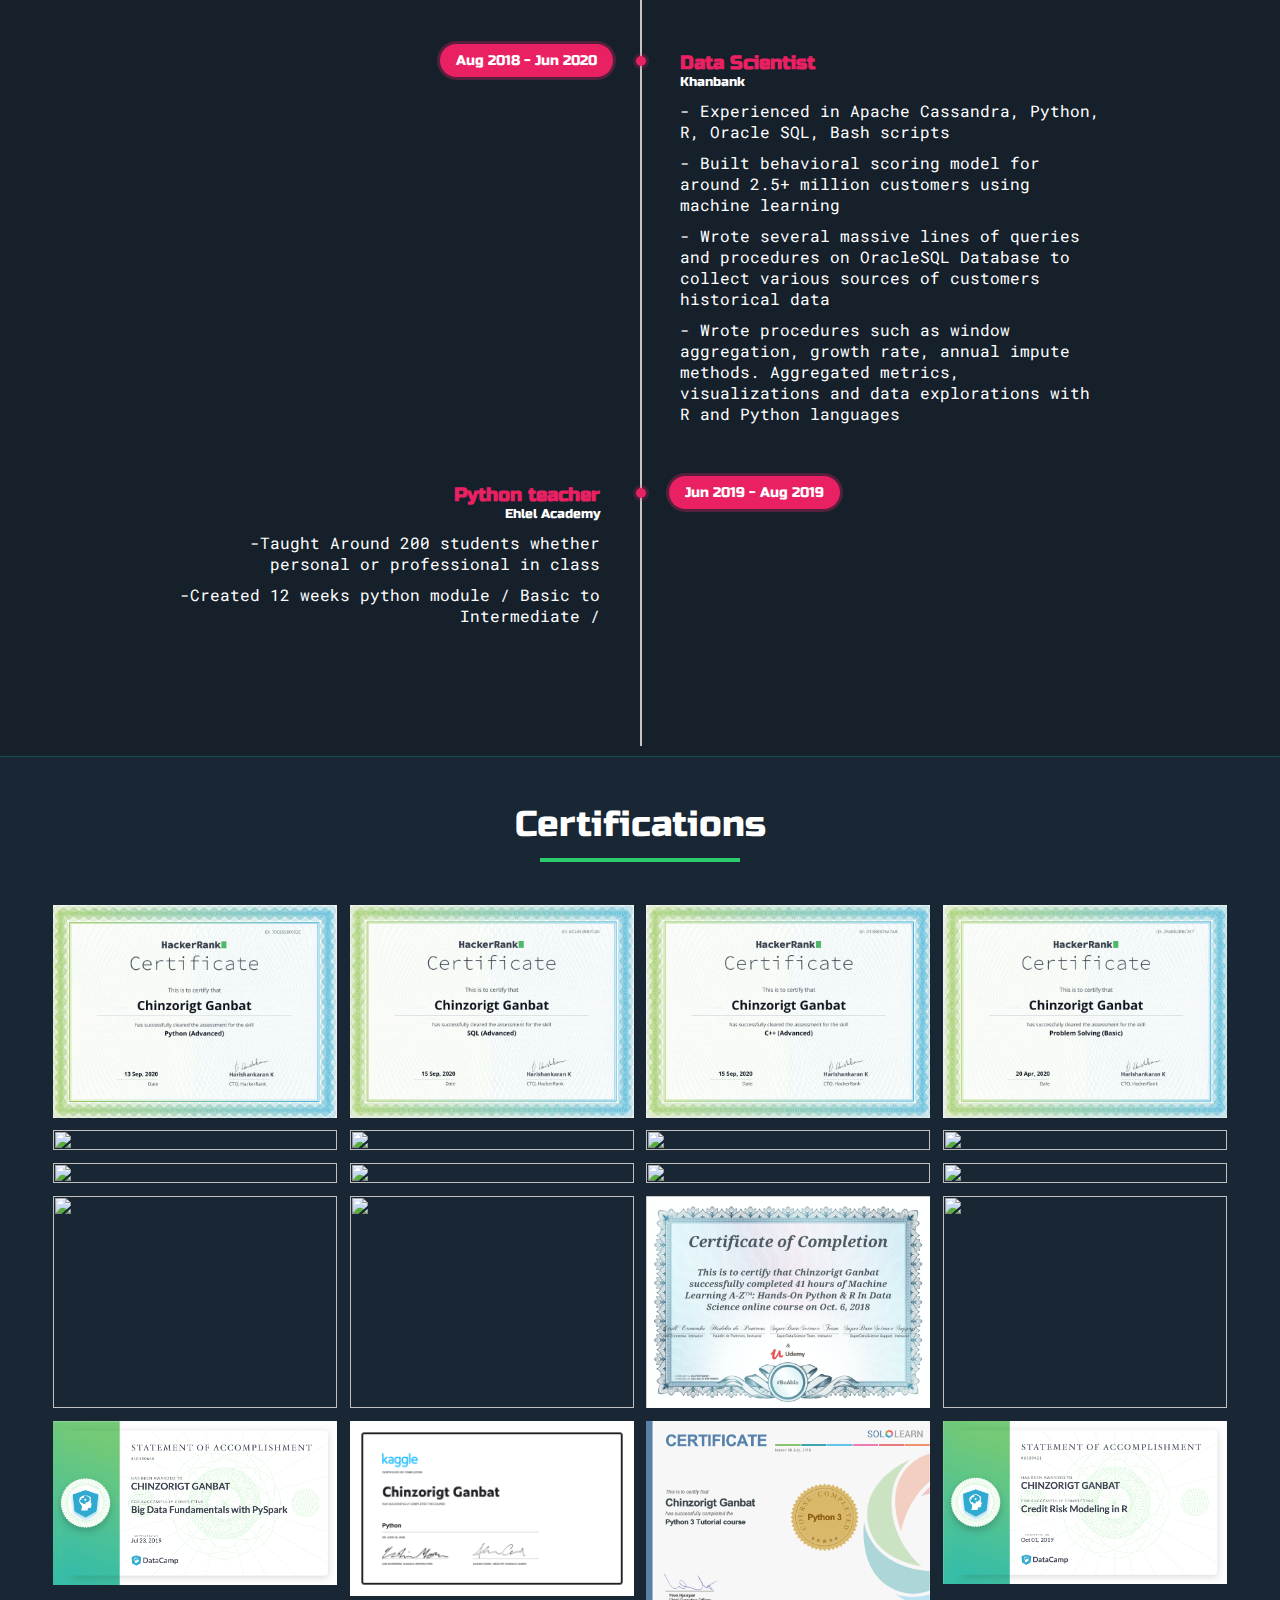
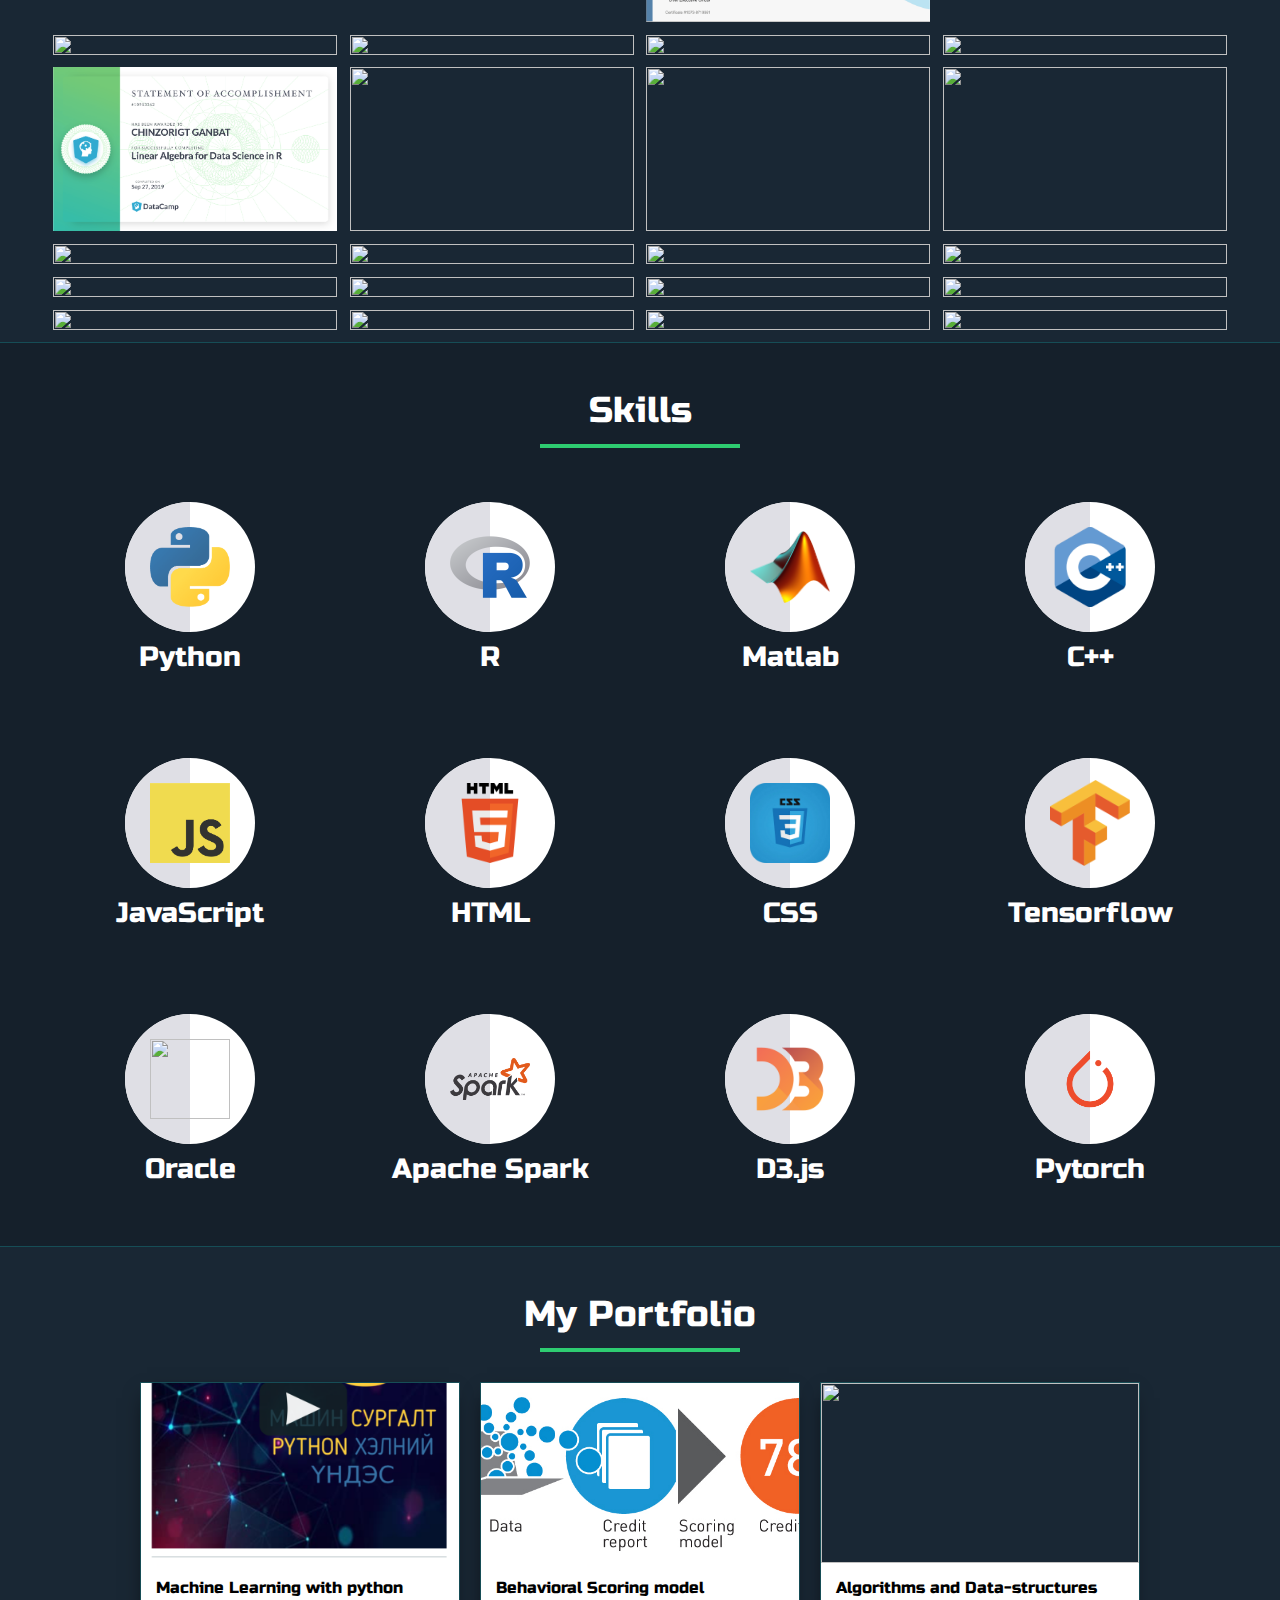
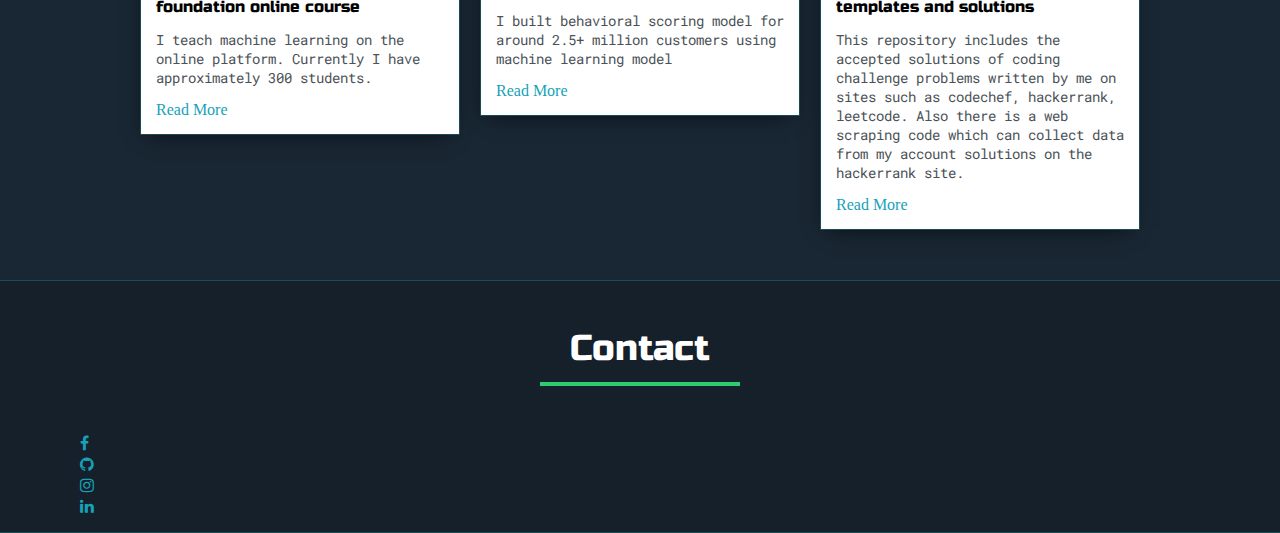
==== commit 137ce03a: "update certifications" ====
--- a/index.html
+++ b/index.html
@@ -161,23 +161,23 @@
         </div>
         <div class="gallery">
           <div>
-            <a target="_blank" href="img/certifications/cam_cert5.png">
-            <img src="img/certifications/cam_cert5.png" alt="">
-            </a>
-          </div>
-          <div>
-            <a target="_blank" href="img/certifications/cam_cert3.png">
-            <img src="img/certifications/cam_cert3.png" alt="">
-            </a>
-          </div>
-          <div>
-            <a target="_blank" href="img/certifications/cam_cert4.png">
-            <img src="img/certifications/cam_cert4.png" alt="">
-            </a>
-          </div>
-          <div>
-            <a target="_blank" href="img/certifications/cam_cert8.png">
-            <img src="img/certifications/cam_cert8.png" alt="">
+            <a target="_blank" href="https://www.hackerrank.com/certificates/70c8558f092c">
+            <img src="img/certifications/hr_python_advanced.png" alt="">
+            </a>
+          </div>
+          <div>
+            <a target="_blank" href="https://www.hackerrank.com/certificates/6c2453bb7c49">
+            <img src="img/certifications/hr_sql_advanced.png" alt="">
+            </a>
+          </div>
+          <div>
+            <a target="_blank" href="https://www.hackerrank.com/certificates/d13883d9a7ab">
+            <img src="img/certifications/hr_cpp_advanced.png" alt="">
+            </a>
+          </div>
+          <div>
+            <a target="_blank" href="https://www.hackerrank.com/certificates/25ab02bbc2e7">
+            <img src="img/certifications/hr_problemsolving_basic.png" alt="">
             </a>
           </div>
           <div>
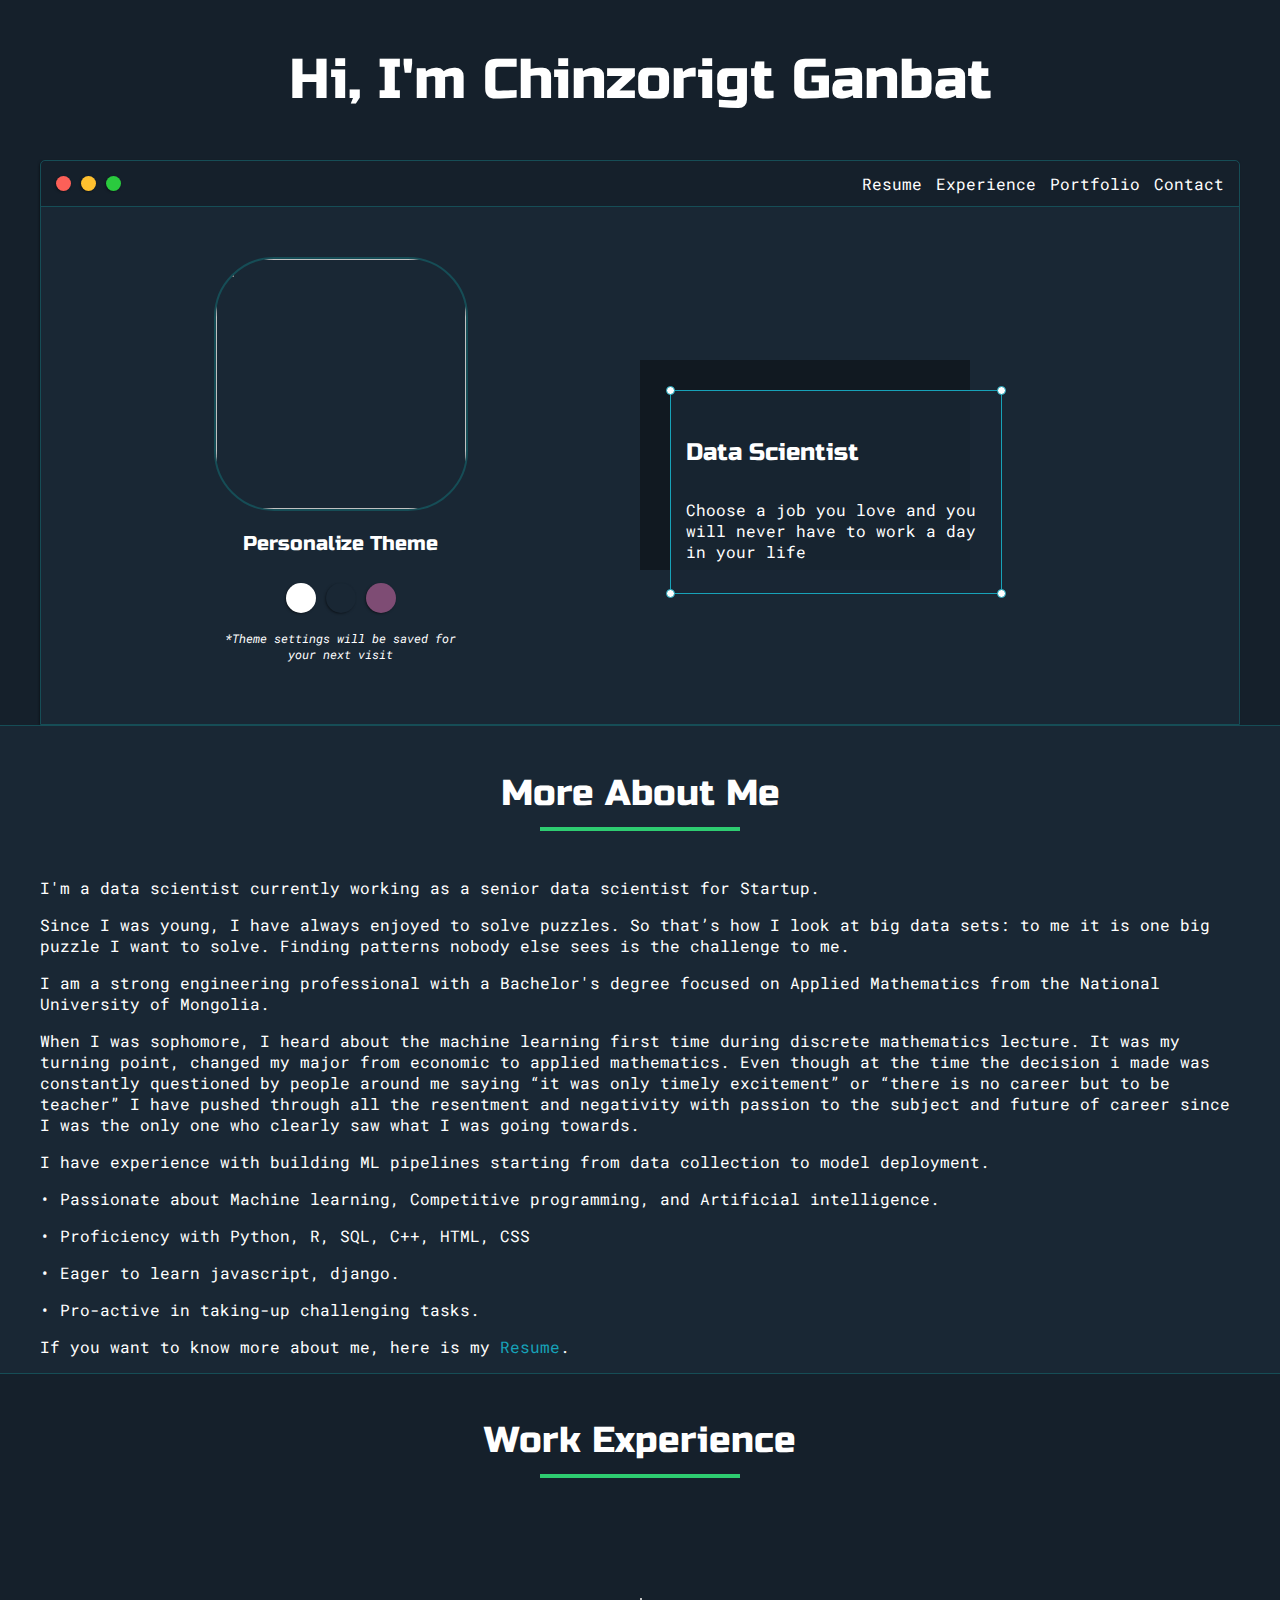
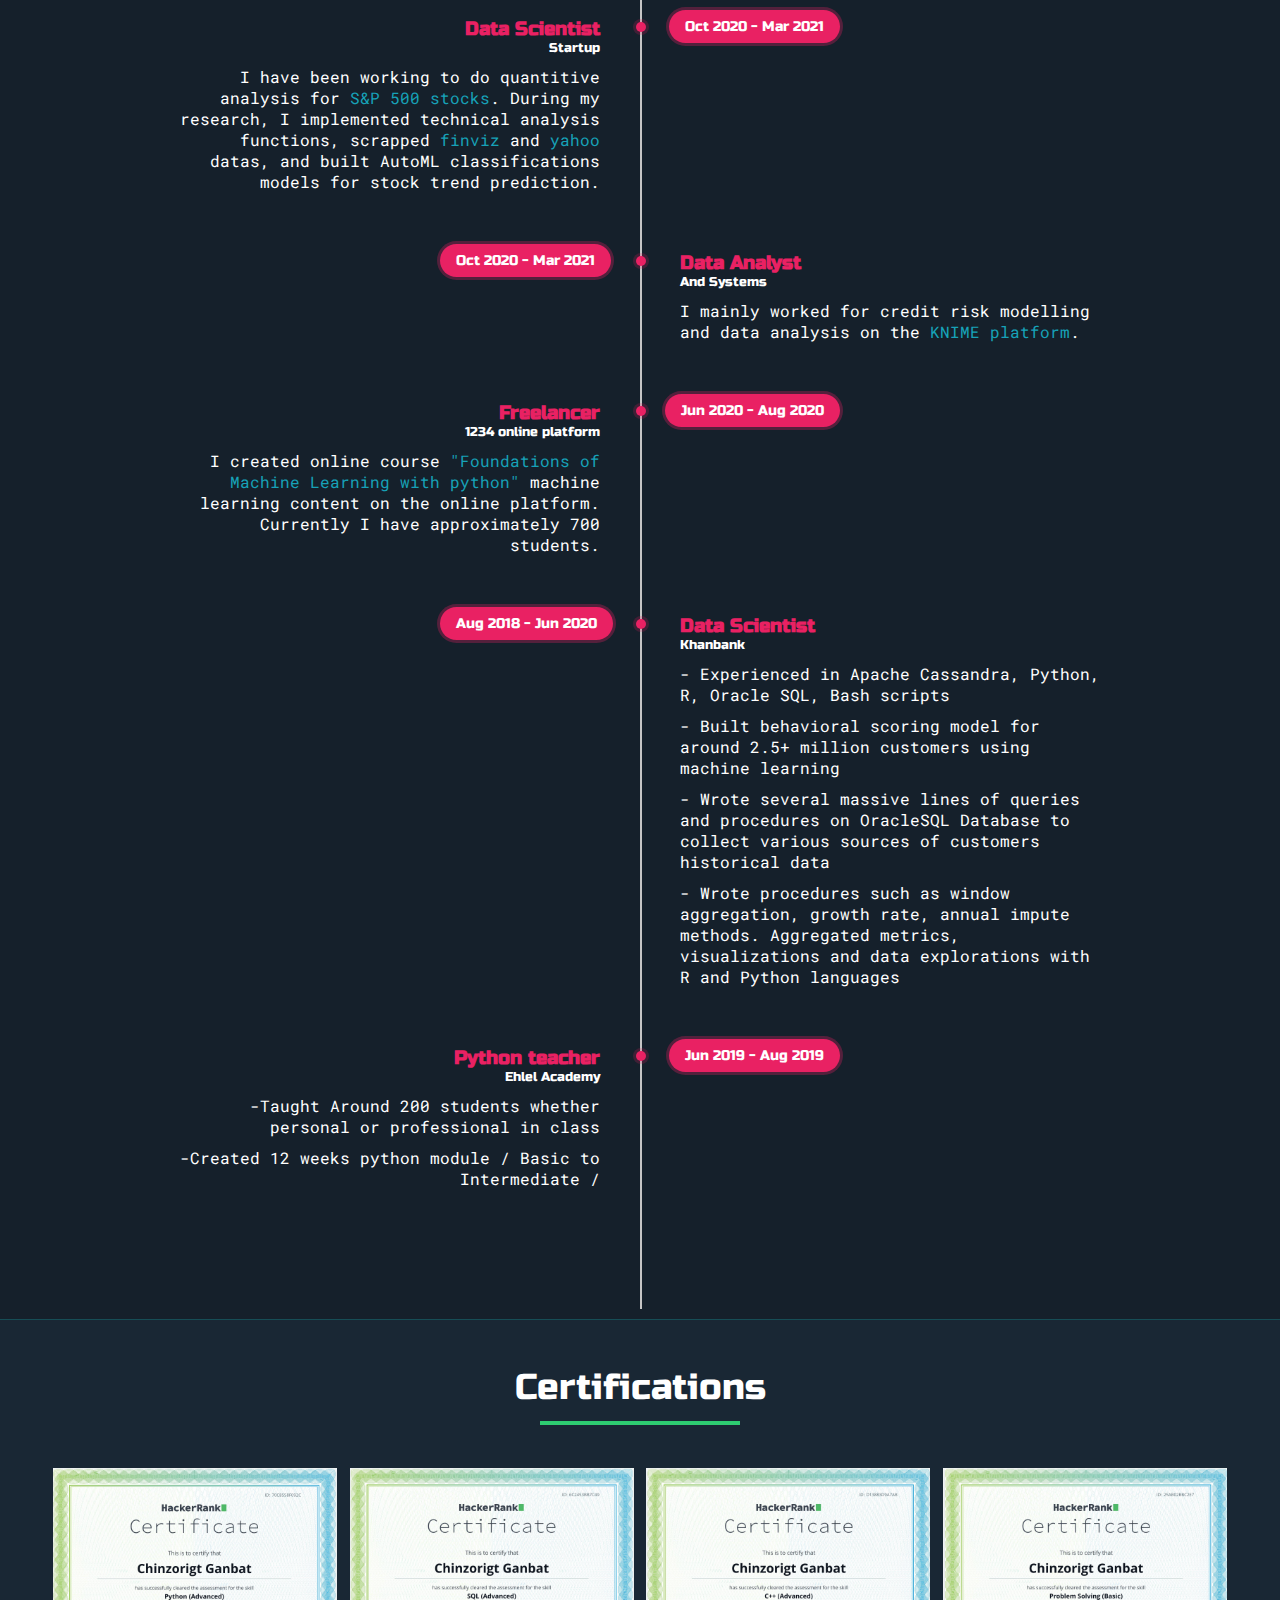
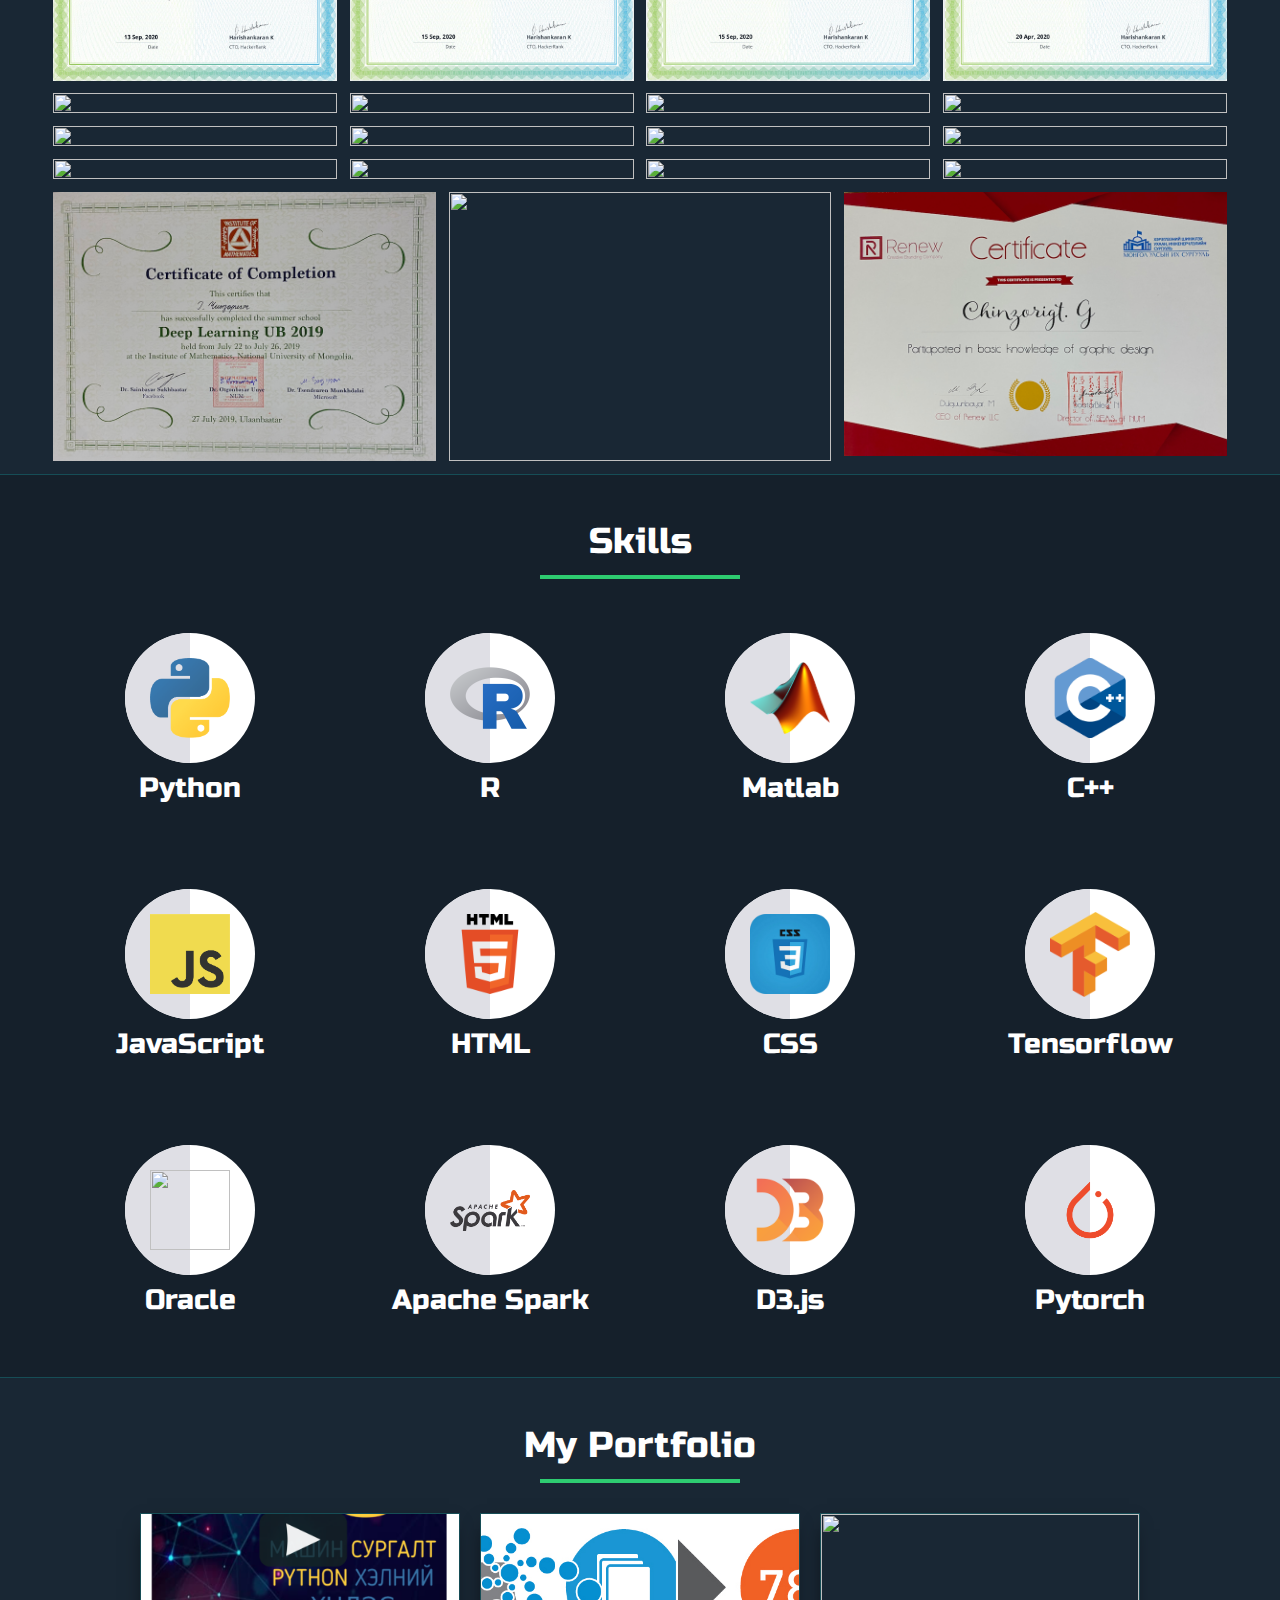
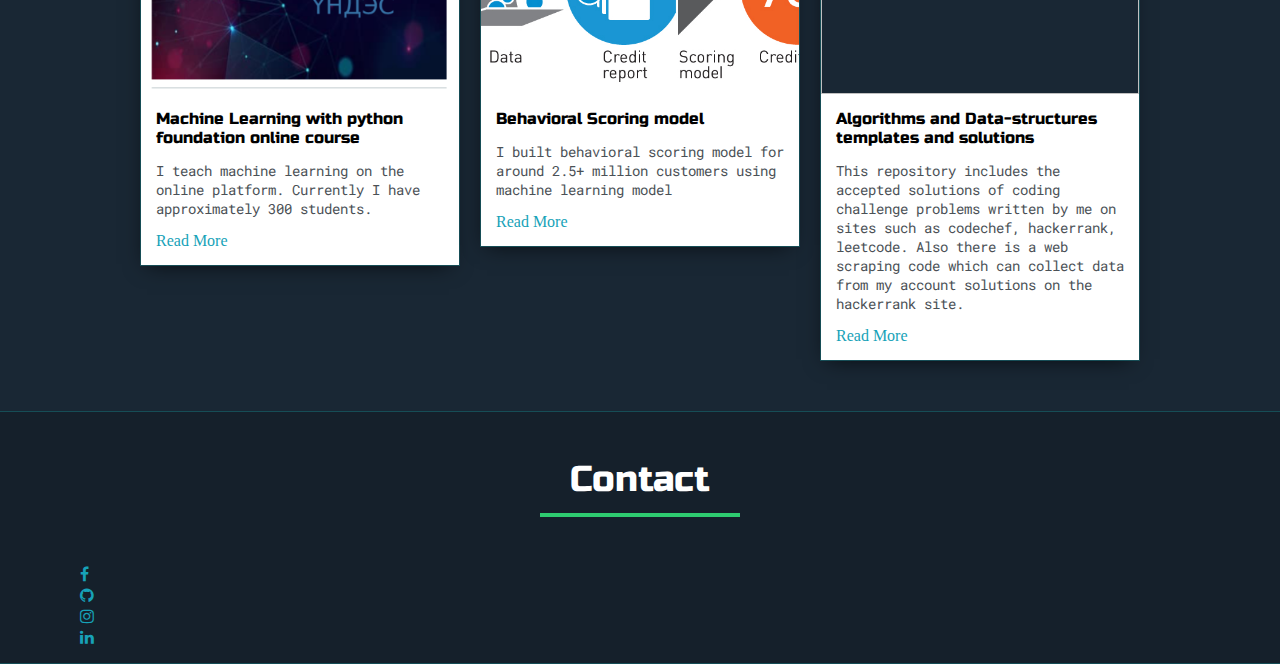
==== commit c17ee0a7: "d" ====
--- a/index.html
+++ b/index.html
@@ -71,12 +71,18 @@
             <h2>More About Me</h2>
           </div>
           <p>
-            I am an experienced data scientist with a demonstrated history of
-            working in the banking industry for 2 years.
+            I'm a data scientist currently working as a senior data scientist for Startup.
+          </p>
+          <p>
+            Since I was young, I have always enjoyed to solve puzzles. So that’s how I look at big data sets: to me it is one big puzzle I want to solve. Finding patterns nobody else sees is the challenge to me.
           </p>
 
           <p>
             I am a strong engineering professional with a Bachelor's degree focused on Applied Mathematics from the National University of Mongolia.
+          </p>
+
+          <p>
+            When I was sophomore, I heard about the machine learning first time during discrete mathematics lecture. It was my turning point, changed my major from economic to applied mathematics. Even though at the time the decision i made was constantly questioned by people around me saying “it was only timely excitement” or “there is no career but to be teacher” I have pushed through all the resentment and negativity with passion to the subject and future of career since I was the only one who clearly saw what I was going towards. 
           </p>
           <p>
             I have experience with building ML pipelines starting from data
@@ -107,10 +113,34 @@
         <ul>
           <li>
             <div class="job-content">
+              <h3>Data Scientist</h3>
+              <h4 style="font-size: 13px;">Startup</h4>
+              <p>
+                I have been working to do quantitive analysis for <a target="_blank" href="https://en.wikipedia.org/wiki/List_of_S%26P_500_companies">S&P 500 stocks</a>. During my research, I implemented technical analysis functions, scrapped <a target="_blank" href="https://finviz.com/">finviz</a>  and <a target="_blank" href="https://finance.yahoo.com/">yahoo</a> datas, and built AutoML classifications models for stock trend prediction.
+              </p>
+            </div>
+            <div class="time">
+              <h4>Oct 2020 - Mar 2021</h4>
+            </div>
+          </li>
+          <li>
+            <div class="job-content">
+              <h3>Data Analyst</h3>
+              <h4 style="font-size: 13px;">And Systems</h4>
+              <p>
+                I mainly worked for credit risk modelling and data analysis on the <a target="_blank" href="https://www.knime.com/">KNIME platform</a>.
+              </p>
+            </div>
+            <div class="time">
+              <h4>Oct 2020 - Mar 2021</h4>
+            </div>
+          </li>
+          <li>
+            <div class="job-content">
               <h3>Freelancer</h3>
               <h4 style="font-size: 13px;">1234 online platform</h4>
               <p>I created online course <a target="_blank" href="http://1234.mn/course/85">"Foundations of Machine Learning with python"</a>
-                machine learning content on the online platform. Currently I have approximately 300 students.
+                machine learning content on the online platform. Currently I have approximately 700 students.
               </p>
             </div>
             <div class="time">
@@ -181,195 +211,81 @@
             </a>
           </div>
           <div>
-            <a target="_blank" href="img/certifications/cam_cert1.png">
-            <img src="img/certifications/cam_cert1.png" alt="">
-            </a>
-          </div>
-          <div>
-            <a target="_blank" href="img/certifications/cam_cert2.png">
-            <img src="img/certifications/cam_cert2.png" alt="">
-            </a>
-          </div>
-          <div>
-            <a target="_blank" href="img/certifications/cam_cert6.png">
-            <img src="img/certifications/cam_cert6.png" alt="">
-            </a>
-          </div>
-          <div>
-            <a target="_blank" href="img/certifications/cam_cert7.png">
-            <img src="img/certifications/cam_cert7.png" alt="">
-            </a>
-          </div>
-          <div>
-            <a target="_blank" href="https://www.hackerrank.com/certificates/2b3b2a514dca">
-            <img src="img/certifications/cert1.png" alt="">
-            </a>
-          </div>
-          <div>
-            <a target="_blank" href="https://www.hackerrank.com/certificates/fc8b16494d67">
-            <img src="img/certifications/cert31.png" alt="">
-            </a>
-          </div>
-          <div>
-            <a target="_blank" href="https://www.hackerrank.com/certificates/70c8558f092c">
-            <img src="img/certifications/cert30.png" alt="">
-            </a>
-          </div>
-          <div>
-            <a target="_blank" href="https://www.hackerrank.com/certificates/25ab02bbc2e7">
-            <img src="img/certifications/cert3.png" alt="">
-            </a>
-          </div>
-          <div>
-            <a target="_blank" href="https://www.hackerrank.com/certificates/5e691fe5085a">
-            <img src="img/certifications/cert32.png" alt="">
-            </a>
-          </div>
-
-          <div>
-            <a target="_blank" href="https://www.udemy.com/certificate/UC-WNNNTJLX/">
-            <img src="img/certifications/cert7.png" alt="">
-            </a>
-          </div>
-          <div>
-            <a target="_blank" href="https://udemy-certificate.s3.amazonaws.com/pdf/UC-F09TQWDH.pdf">
-            <img src="img/certifications/cert5.png" alt="">
-            </a>
-          </div>
-          <div>
-            <a target="_blank" href="https://www.udemy.com/certificate/UC-GMVI2J2F/">
-            <img src="img/certifications/cert6.png" alt="">
+            <a target="_blank" href="https://www.kaggle.com/learn/certification/chinzorigt/intermediate-machine-learning">
+            <img src="img/certifications/kaggle_ml_intermediate.png" alt="">
+            </a>
+          </div>
+          <div>
+            <a target="_blank" href="https://www.kaggle.com/learn/certification/chinzorigt/pandas">
+            <img src="img/certifications/kaggle_pandas.png" alt="">
+            </a>
+          </div>
+          <div>
+            <a target="_blank" href="https://www.kaggle.com/learn/certification/chinzorigt/data-visualization">
+            <img src="img/certifications/kaggle_dataviz.png" alt="">
+            </a>
+          </div>
+          <div>
+            <a target="_blank" href="https://www.kaggle.com/learn/certification/chinzorigt/intro-to-deep-learning">
+            <img src="img/certifications/kaggle_intro_to_dl.png" alt="">
             </a>
           </div>
           <div>
             <a target="_blank" href="https://www.datacamp.com/statement-of-accomplishment/course/464d52aa2e0db613e91bcd9ee653f7c7c7df5162">
-            <img src="img/certifications/cert4.png" alt="">
-            </a>
-          </div>
-          <div>
-            <a target="_blank" href="https://www.kaggle.com/learn/certification/chinzorigt/python">
-            <img src="img/certifications/cert2.png" alt="">
-            </a>
-          </div>
-          
-          
-
-          
-          <div>
-            <a target="_blank" href="https://www.sololearn.com/Certificate/1073-8719961/pdf/">
-            <img src="img/certifications/cert8.png" alt="">
-            </a>
-          </div>
+            <img src="img/certifications/dc_big_data_pyspark.png" alt="">
+            </a>
+          </div>
+          <div>
+            <a target="_blank" href="https://www.datacamp.com/statement-of-accomplishment/course/bbe9f7415bcf89149224613d2c20e18558ead959">
+            <img src="img/certifications/dc_manipulate_df_pandas.png" alt="">
+            </a>
+          </div>
+          <div>
+            <a target="_blank" href="https://www.datacamp.com/statement-of-accomplishment/course/25d5ae728ea16b8dac97e7efac30f36750252d2b">
+            <img src="img/certifications/dc_cleaning_data_python.png" alt="">
+            </a>
+          </div>
+          <div>
+            <a target="_blank" href="https://www.datacamp.com/statement-of-accomplishment/course/0607b079ff805c00a484ff1632d49713e892b40d">
+            <img src="img/certifications/dc_intro_db_python.png" alt="">
+            </a>
+          </div>
+          <div>
+            <a target="_blank" href="https://www.datacamp.com/statement-of-accomplishment/course/05022f055e616e686397ac7526a4c4eb10e8f982">
+            <img src="img/certifications/dc_ml_r.png" alt="">
+            </a>
+          </div>
+
           <div>
             <a target="_blank" href="https://www.datacamp.com/statement-of-accomplishment/course/6fe9dee8998adc52c5b6fef86e681196cbb107fb">
-            <img src="img/certifications/cert9.png" alt="">
-            </a>
-          </div>
-          <div>
-            <a target="_blank" href="https://www.datacamp.com/statement-of-accomplishment/course/bee5576ce42252b2c6966f2f179fa25c8ee75fb6">
-            <img src="img/certifications/cert10.png" alt="">
-            </a>
-          </div>
-          <div>
-            <a target="_blank" href="https://www.datacamp.com/statement-of-accomplishment/course/30861f6c0adfc05c84bb66a973f8e9ef1e392d40">
-            <img src="img/certifications/cert11.png" alt="">
-            </a>
-          </div>
-          <div>
-            <a target="_blank" href="https://www.datacamp.com/statement-of-accomplishment/course/8e0b39ccc77b8d225d41043e964202c6fa77cffd">
-            <img src="img/certifications/cert12.png" alt="">
-            </a>
-          </div>
-          
-          <div>
-            <a target="_blank" href="https://www.datacamp.com/statement-of-accomplishment/course/cd3ba61f9772e4ea6cc0ce8d991f6ef4bae103b3">
-            <img src="img/certifications/cert13.png" alt="">
+            <img src="img/certifications/dc_credit_risk_r.png" alt="">
+            </a>
+          </div>
+          <div>
+            <a target="_blank" href="https://www.datacamp.com/statement-of-accomplishment/course/f87ef8654249b250b4de96cc2129aac2a01f6e58">
+            <img src="img/certifications/dc_dplyr_r.png" alt="">
             </a>
           </div>
           <div>
             <a target="_blank" href="https://www.datacamp.com/statement-of-accomplishment/course/6c95005b837e552cec8c3c40cece6c04cc445db9">
-            <img src="img/certifications/cert14.png" alt="">
-            </a>
-          </div>
-          <div>
-            <a target="_blank" href="https://www.datacamp.com/statement-of-accomplishment/course/f87ef8654249b250b4de96cc2129aac2a01f6e58">
-            <img src="img/certifications/cert15.png" alt="">
-            </a>
-          </div>
-          <div>
-            <a target="_blank" href="https://www.datacamp.com/statement-of-accomplishment/course/05022f055e616e686397ac7526a4c4eb10e8f982">
-            <img src="img/certifications/cert16.png" alt="">
-            </a>
-          </div>
-          <div>
-            <a target="_blank" href="https://www.datacamp.com/statement-of-accomplishment/course/819bfc45c1f74c8a52d0abe9269ee8c408948c71">
-            <img src="img/certifications/cert17.png" alt="">
-            </a>
-          </div>
-          <div>
-            <a target="_blank" href="https://www.datacamp.com/statement-of-accomplishment/course/5aebf94f76e15a2bf554dcb84c4ba2512e3ad9c6">
-            <img src="img/certifications/cert18.png" alt="">
-            </a>
-          </div>
-          <div>
-            <a target="_blank" href="https://www.datacamp.com/statement-of-accomplishment/course/c3566519be46d5a8bf632055bc332bae69074208">
-            <img src="img/certifications/cert19.png" alt="">
-            </a>
-          </div>
-          <div>
-            <a target="_blank" href="https://www.datacamp.com/statement-of-accomplishment/course/e8e6d5d530799076f261e8186bcd9ee73407787b">
-            <img src="img/certifications/cert20.png" alt="">
-            </a>
-          </div>
-          
-          
-          <div>
-            <a target="_blank" href="https://www.datacamp.com/statement-of-accomplishment/course/d3d5d22a63000123d83620b87da7526d962c3957">
-            <img src="img/certifications/cert21.png" alt="">
-            </a>
-          </div>
-          <div>
-            <a target="_blank" href="https://www.datacamp.com/statement-of-accomplishment/course/7c6460b193af09d37580edb7a5011b42e8f3e598">
-            <img src="img/certifications/cert22.png" alt="">
-            </a>
-          </div>
-          <div>
-            <a target="_blank" href="https://www.datacamp.com/statement-of-accomplishment/course/a9a399698ec80f29edce5efecc63113d97c6c841">
-            <img src="img/certifications/cert23.png" alt="">
-            </a>
-          </div>
-          <div>
-            <a target="_blank" href="https://www.datacamp.com/statement-of-accomplishment/course/fad6e47134e72e261ee994b1829c313abb95f0ac">
-            <img src="img/certifications/cert24.png" alt="">
-            </a>
-          </div>
-          <div>
-            <a target="_blank" href="https://www.datacamp.com/statement-of-accomplishment/course/d0d98dbf4f0ef1eca3a7fb323e36fcc91547efd4">
-            <img src="img/certifications/cert25.png" alt="">
-            </a>
-          </div>
-          <div>
-            <a target="_blank" href="https://www.datacamp.com/statement-of-accomplishment/course/bbe9f7415bcf89149224613d2c20e18558ead959">
-            <img src="img/certifications/cert26.png" alt="">
-            </a>
-          </div>
-          <div>
-            <a target="_blank" href="https://www.datacamp.com/statement-of-accomplishment/course/384d2d11b140f2c99d95a9d9f2fa32e3bb43117f">
-            <img src="img/certifications/cert27.png" alt="">
-            </a>
-          </div>
-          <div>
-            <a target="_blank" href="https://www.datacamp.com/statement-of-accomplishment/course/0607b079ff805c00a484ff1632d49713e892b40d">
-            <img src="img/certifications/cert28.png" alt="">
-            </a>
-          </div>
-          <div>
-            <a target="_blank" href="https://www.datacamp.com/statement-of-accomplishment/course/25d5ae728ea16b8dac97e7efac30f36750252d2b">
-            <img src="img/certifications/cert29.png" alt="">
-            </a>
-          </div>
-
-          
+            <img src="img/certifications/dc_linear_algebra_r.png" alt="">
+            </a>
+          </div>
+          <div>
+            <a target="_blank" href="img/certifications/dlub2019.png">
+            <img src="img/certifications/dlub2019.png" alt="">
+            </a>
+          </div>
+          <div>
+            <a target="_blank" href="img/certifications/best_debate.png">
+            <img src="img/certifications/best_debate.png" alt="">
+            </a>
+          </div>
+          <div>
+            <a target="_blank" href="img/certifications/renew.png">
+            <img src="img/certifications/renew.png" alt="">
+            </a>
+          </div>
         </div>
       </div>
     </section>
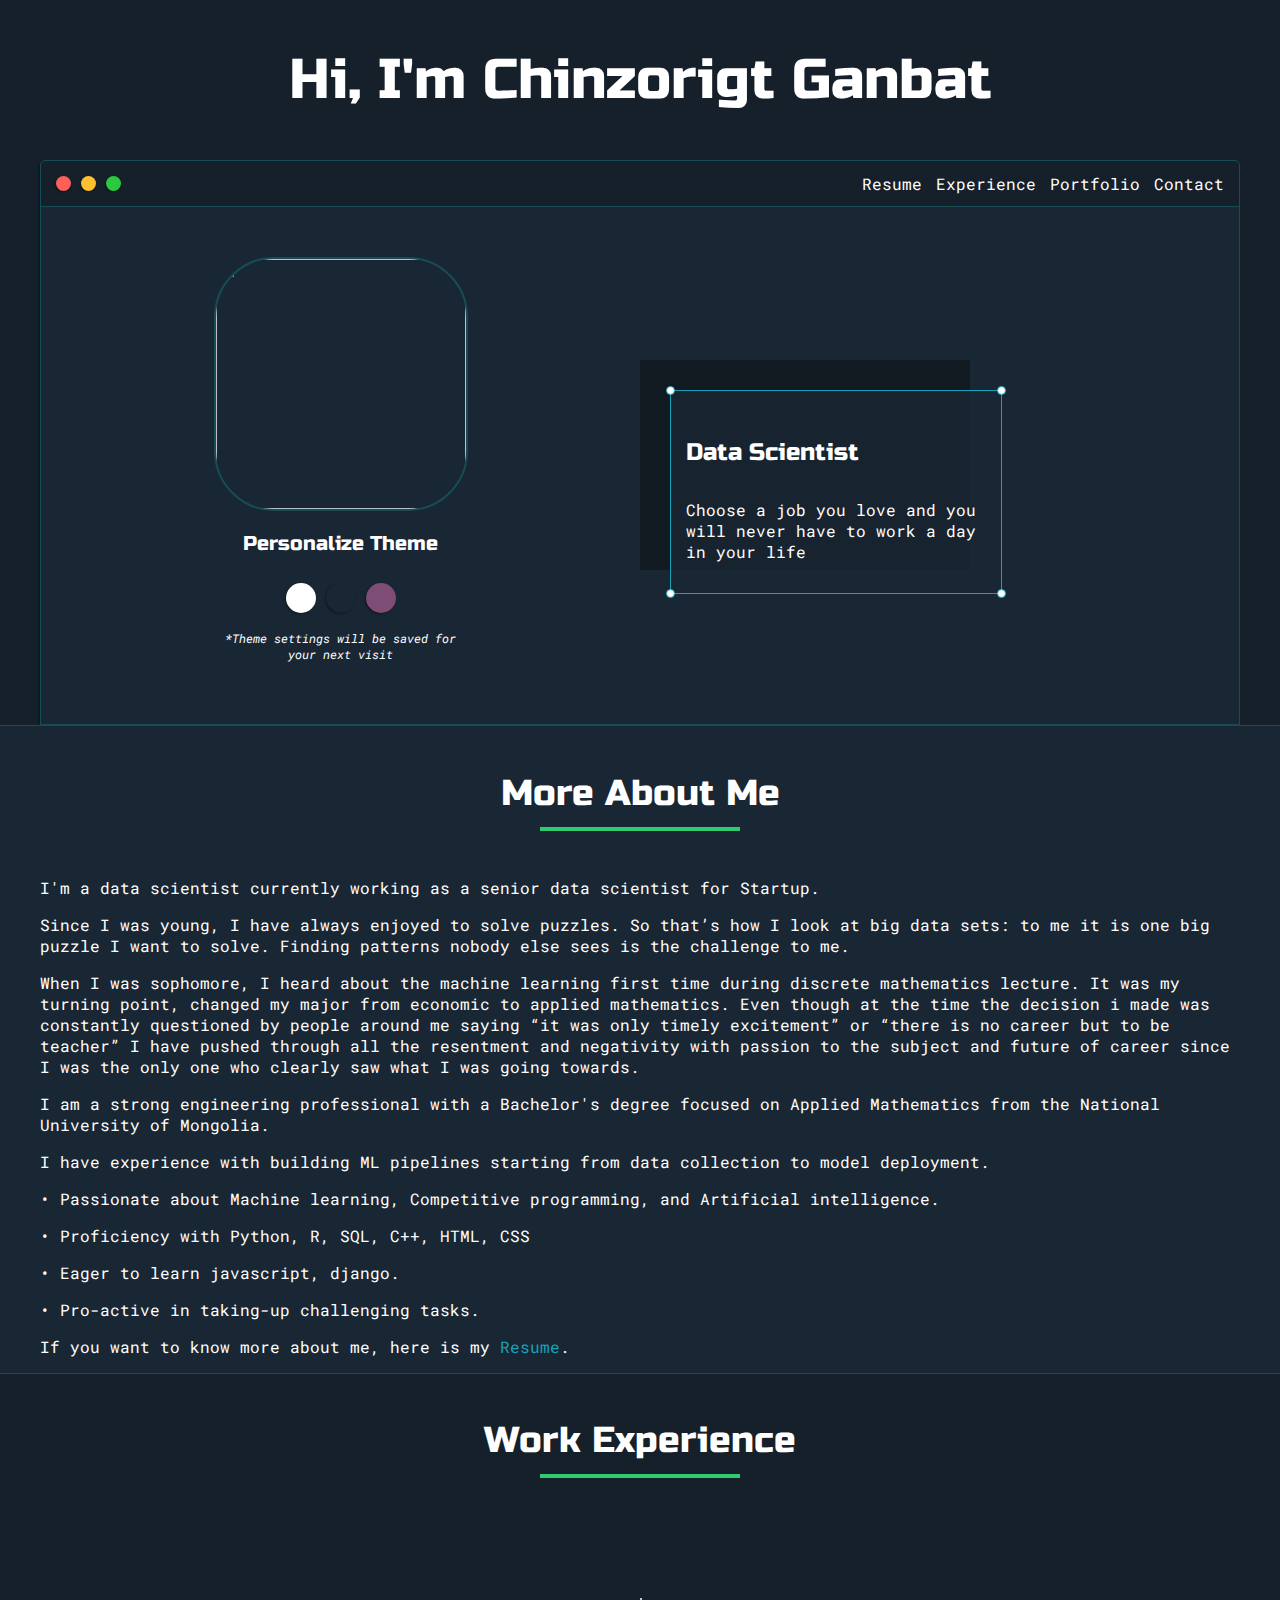
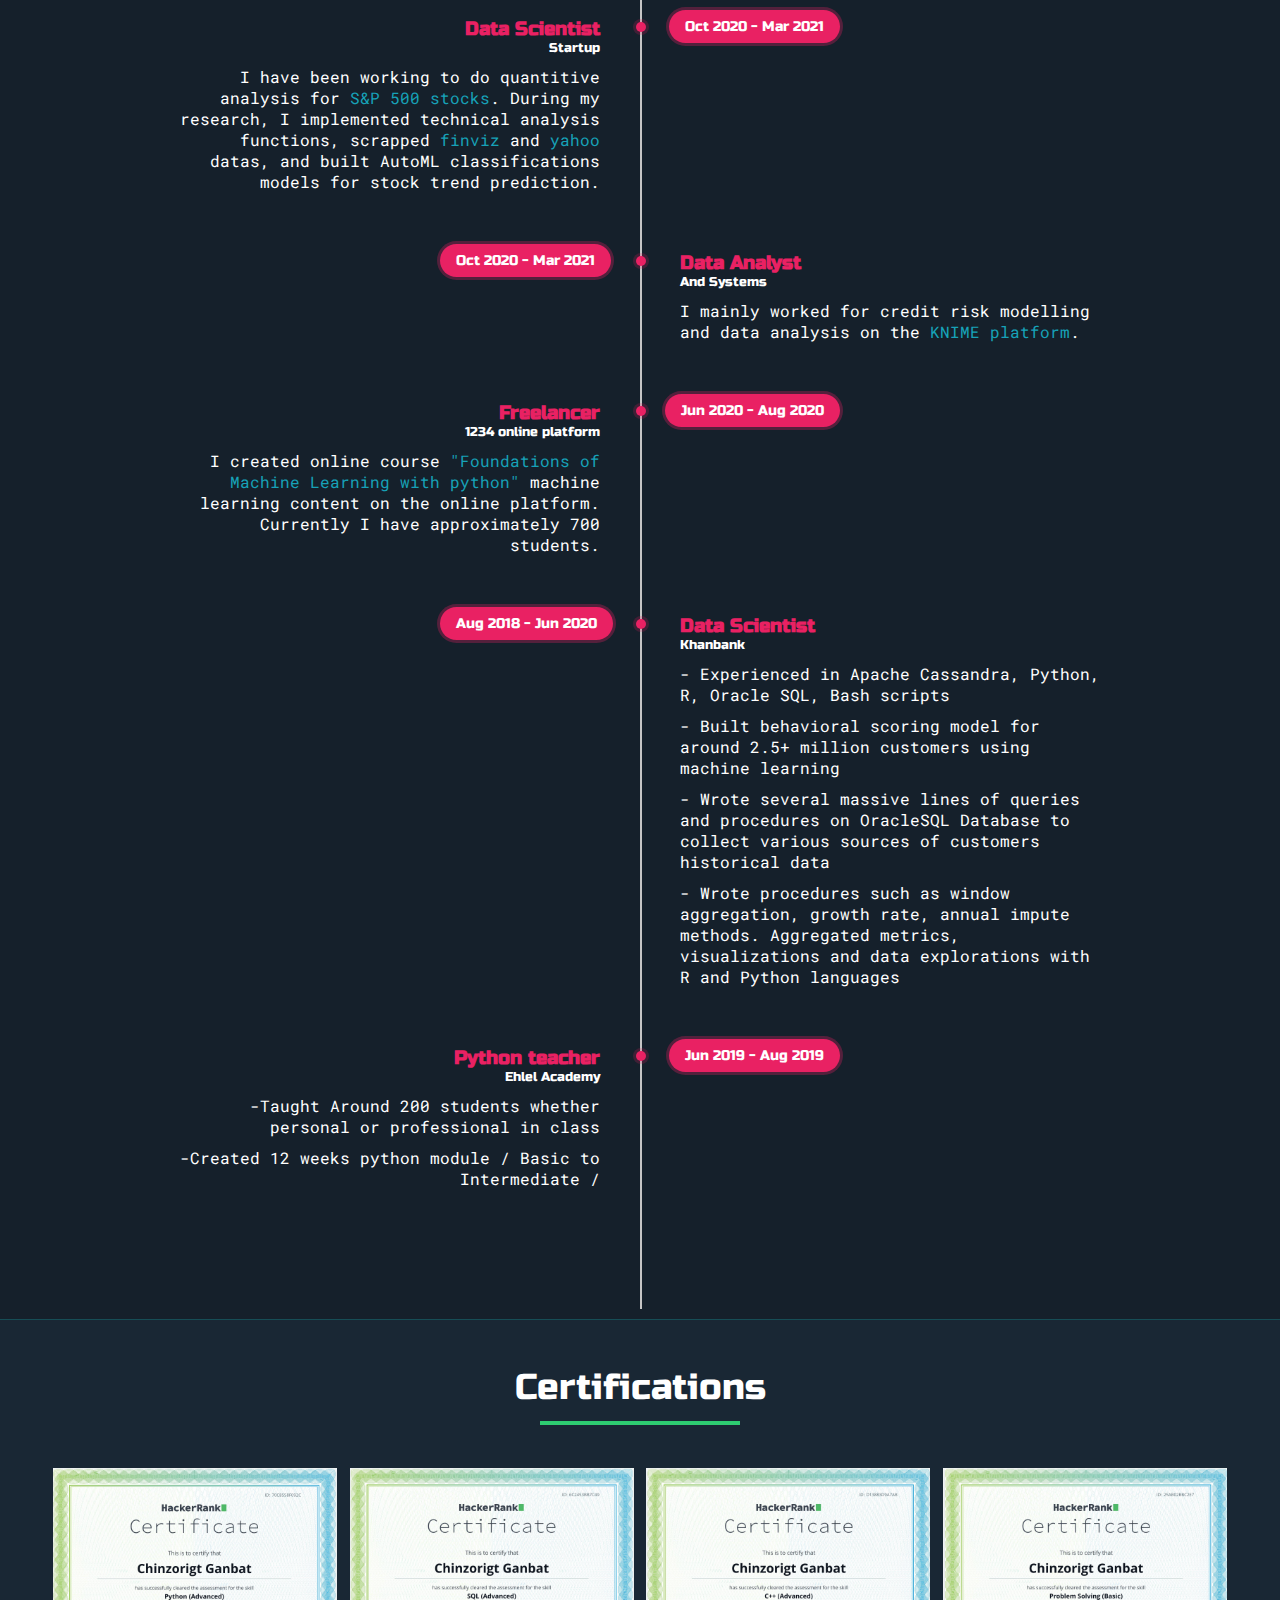
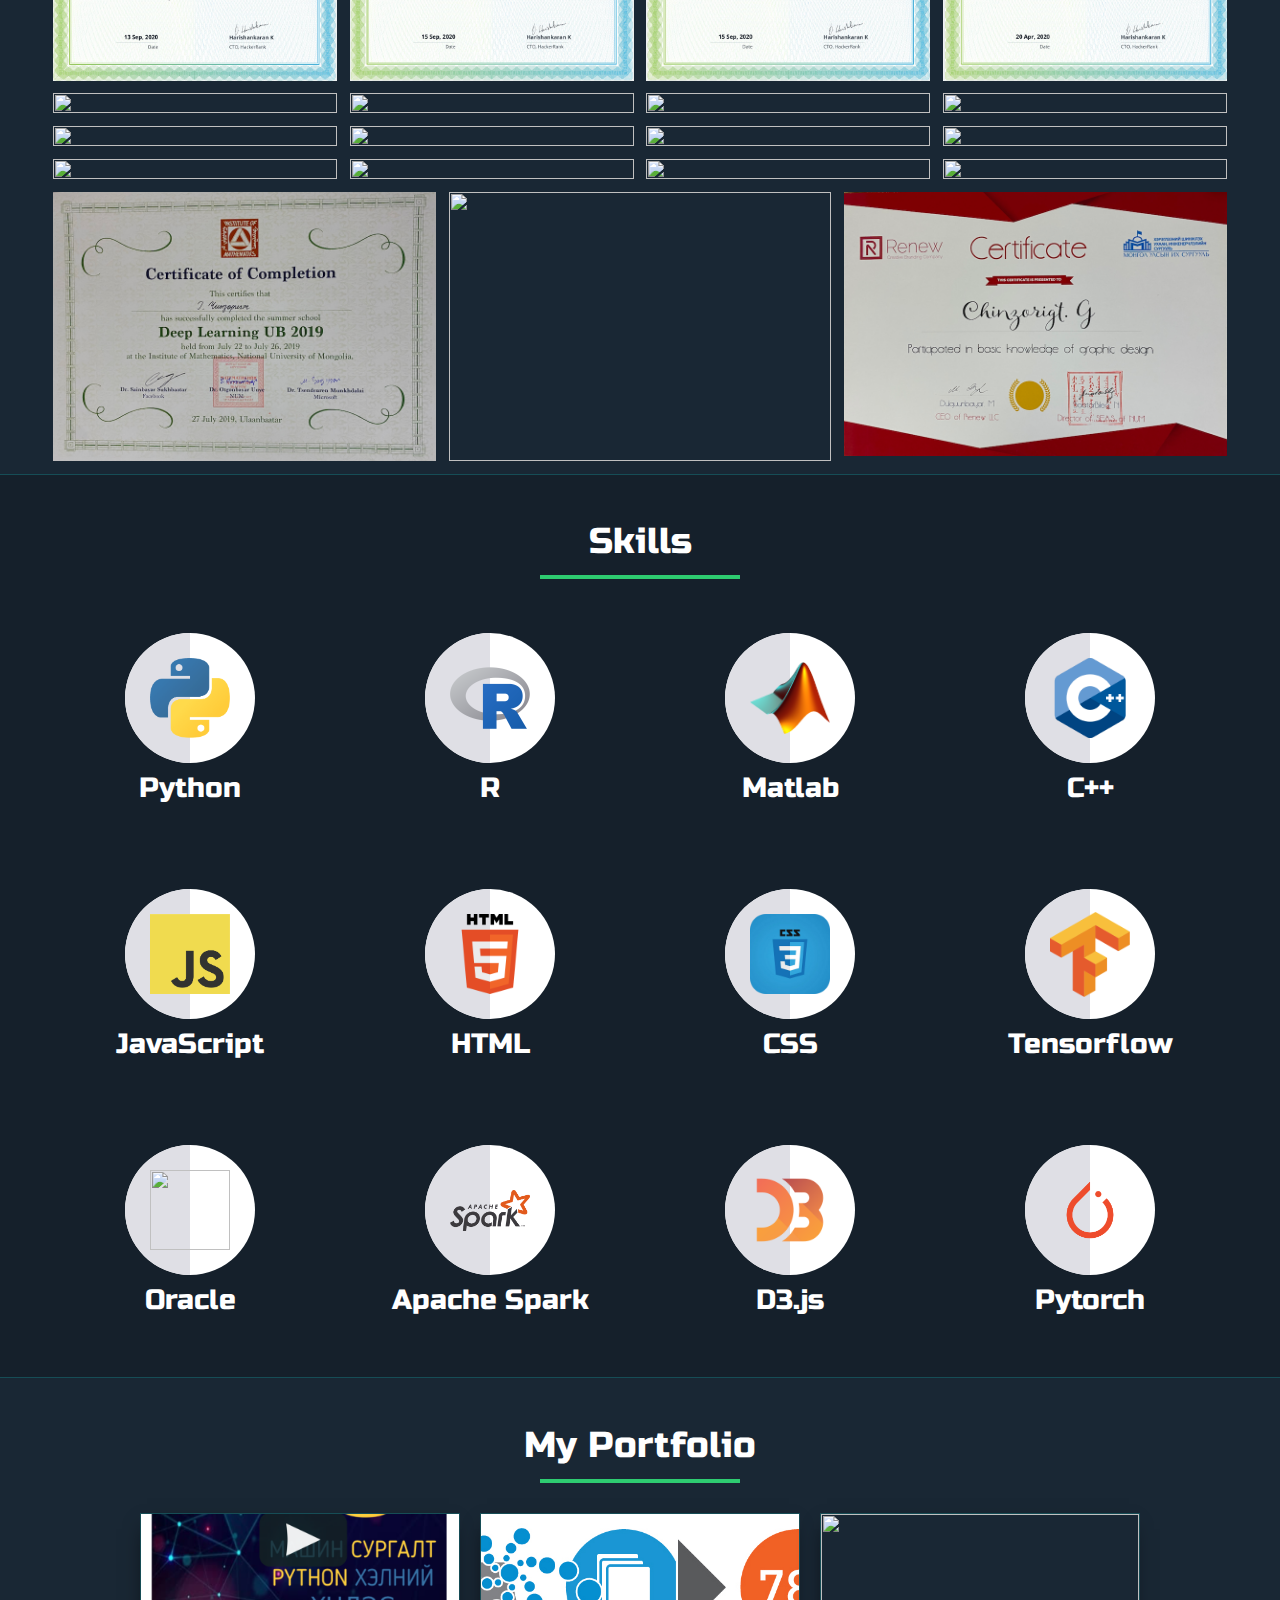
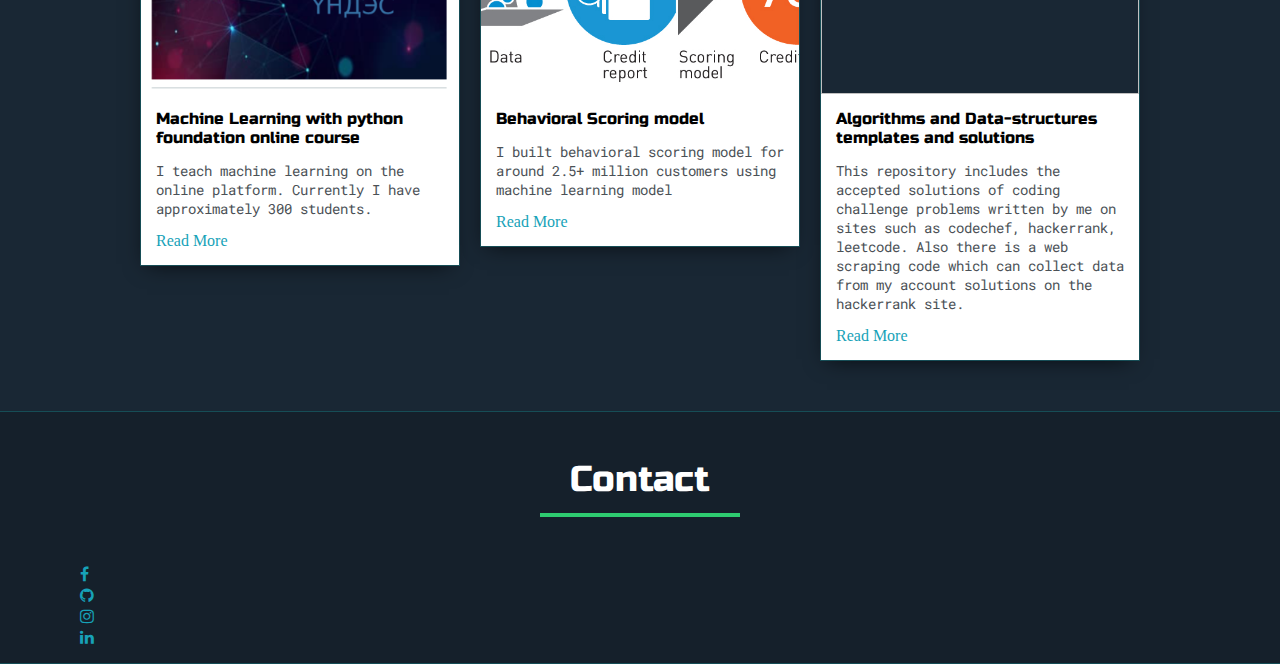
==== commit b0bffe85: "б" ====
--- a/index.html
+++ b/index.html
@@ -78,11 +78,11 @@
           </p>
 
           <p>
+            When I was sophomore, I heard about the machine learning first time during discrete mathematics lecture. It was my turning point, changed my major from economic to applied mathematics. Even though at the time the decision i made was constantly questioned by people around me saying “it was only timely excitement” or “there is no career but to be teacher” I have pushed through all the resentment and negativity with passion to the subject and future of career since I was the only one who clearly saw what I was going towards. 
+          </p>
+
+          <p>
             I am a strong engineering professional with a Bachelor's degree focused on Applied Mathematics from the National University of Mongolia.
-          </p>
-
-          <p>
-            When I was sophomore, I heard about the machine learning first time during discrete mathematics lecture. It was my turning point, changed my major from economic to applied mathematics. Even though at the time the decision i made was constantly questioned by people around me saying “it was only timely excitement” or “there is no career but to be teacher” I have pushed through all the resentment and negativity with passion to the subject and future of career since I was the only one who clearly saw what I was going towards. 
           </p>
           <p>
             I have experience with building ML pipelines starting from data
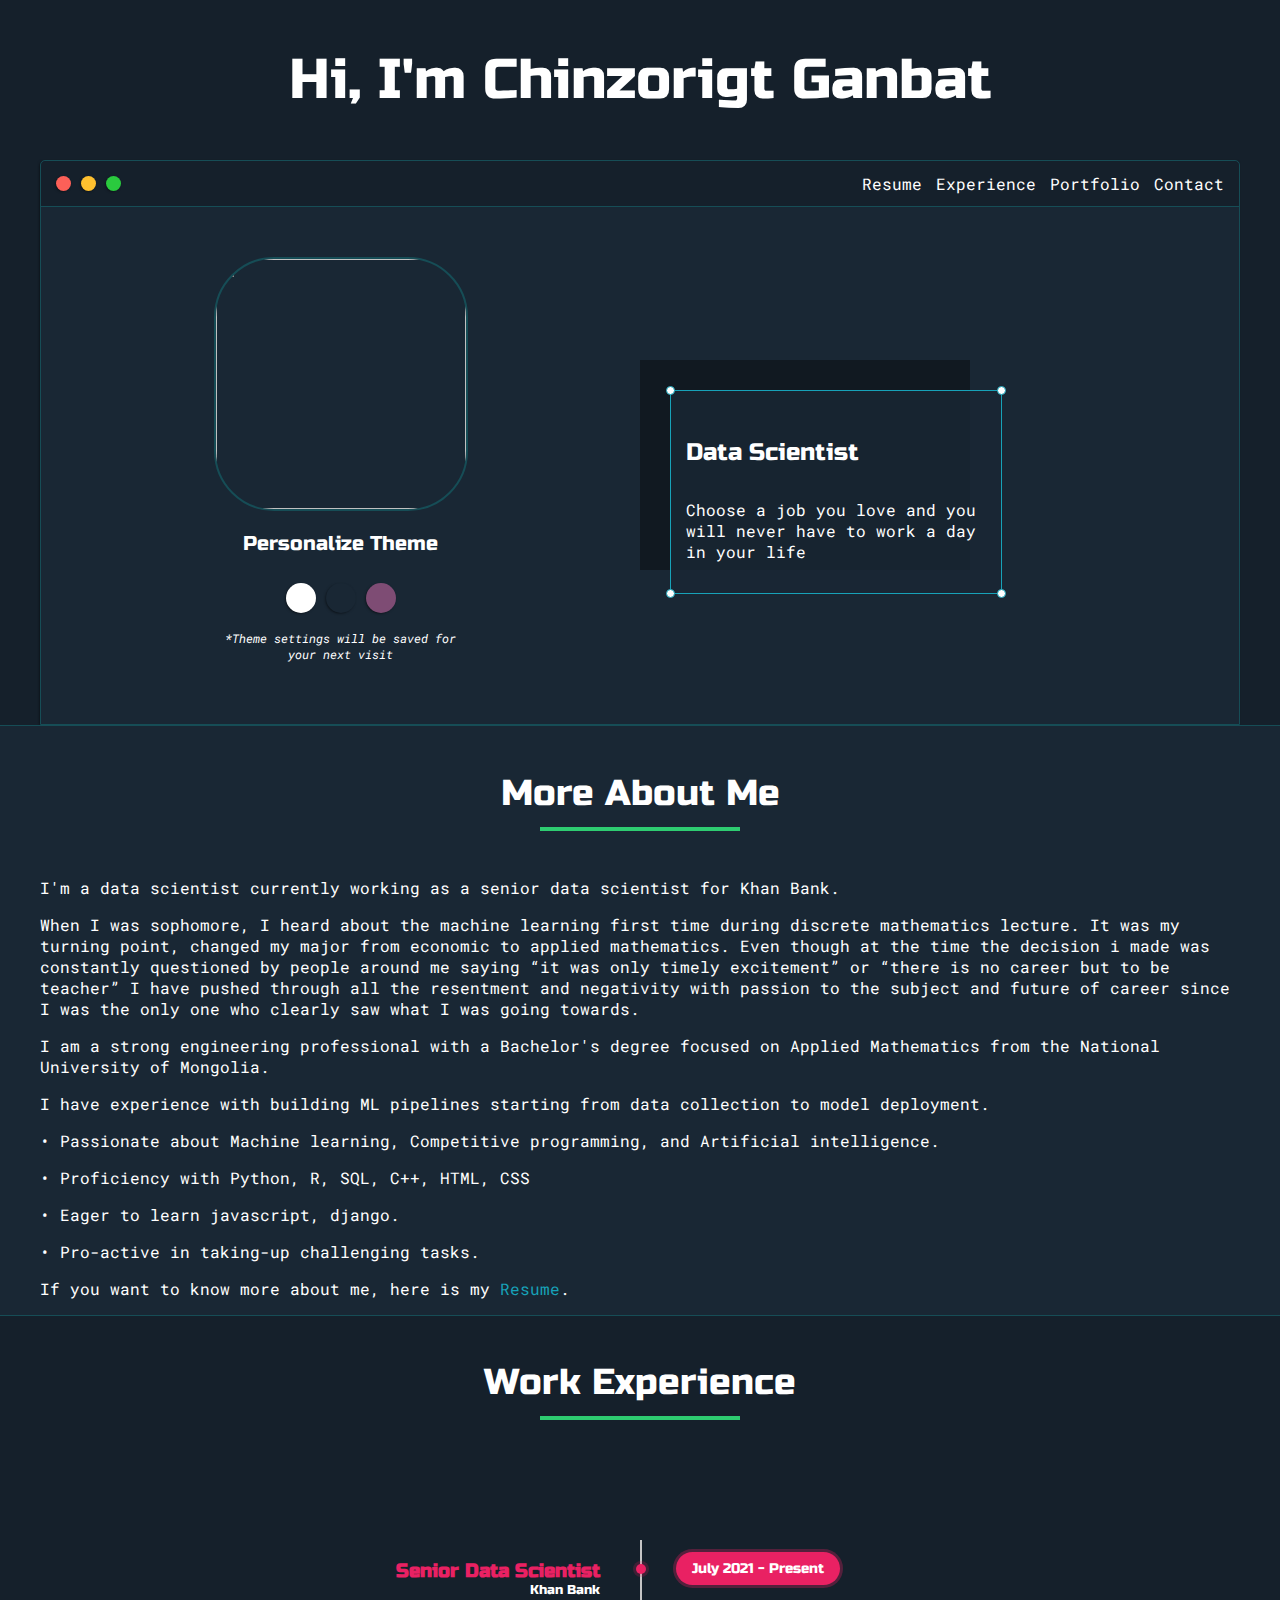
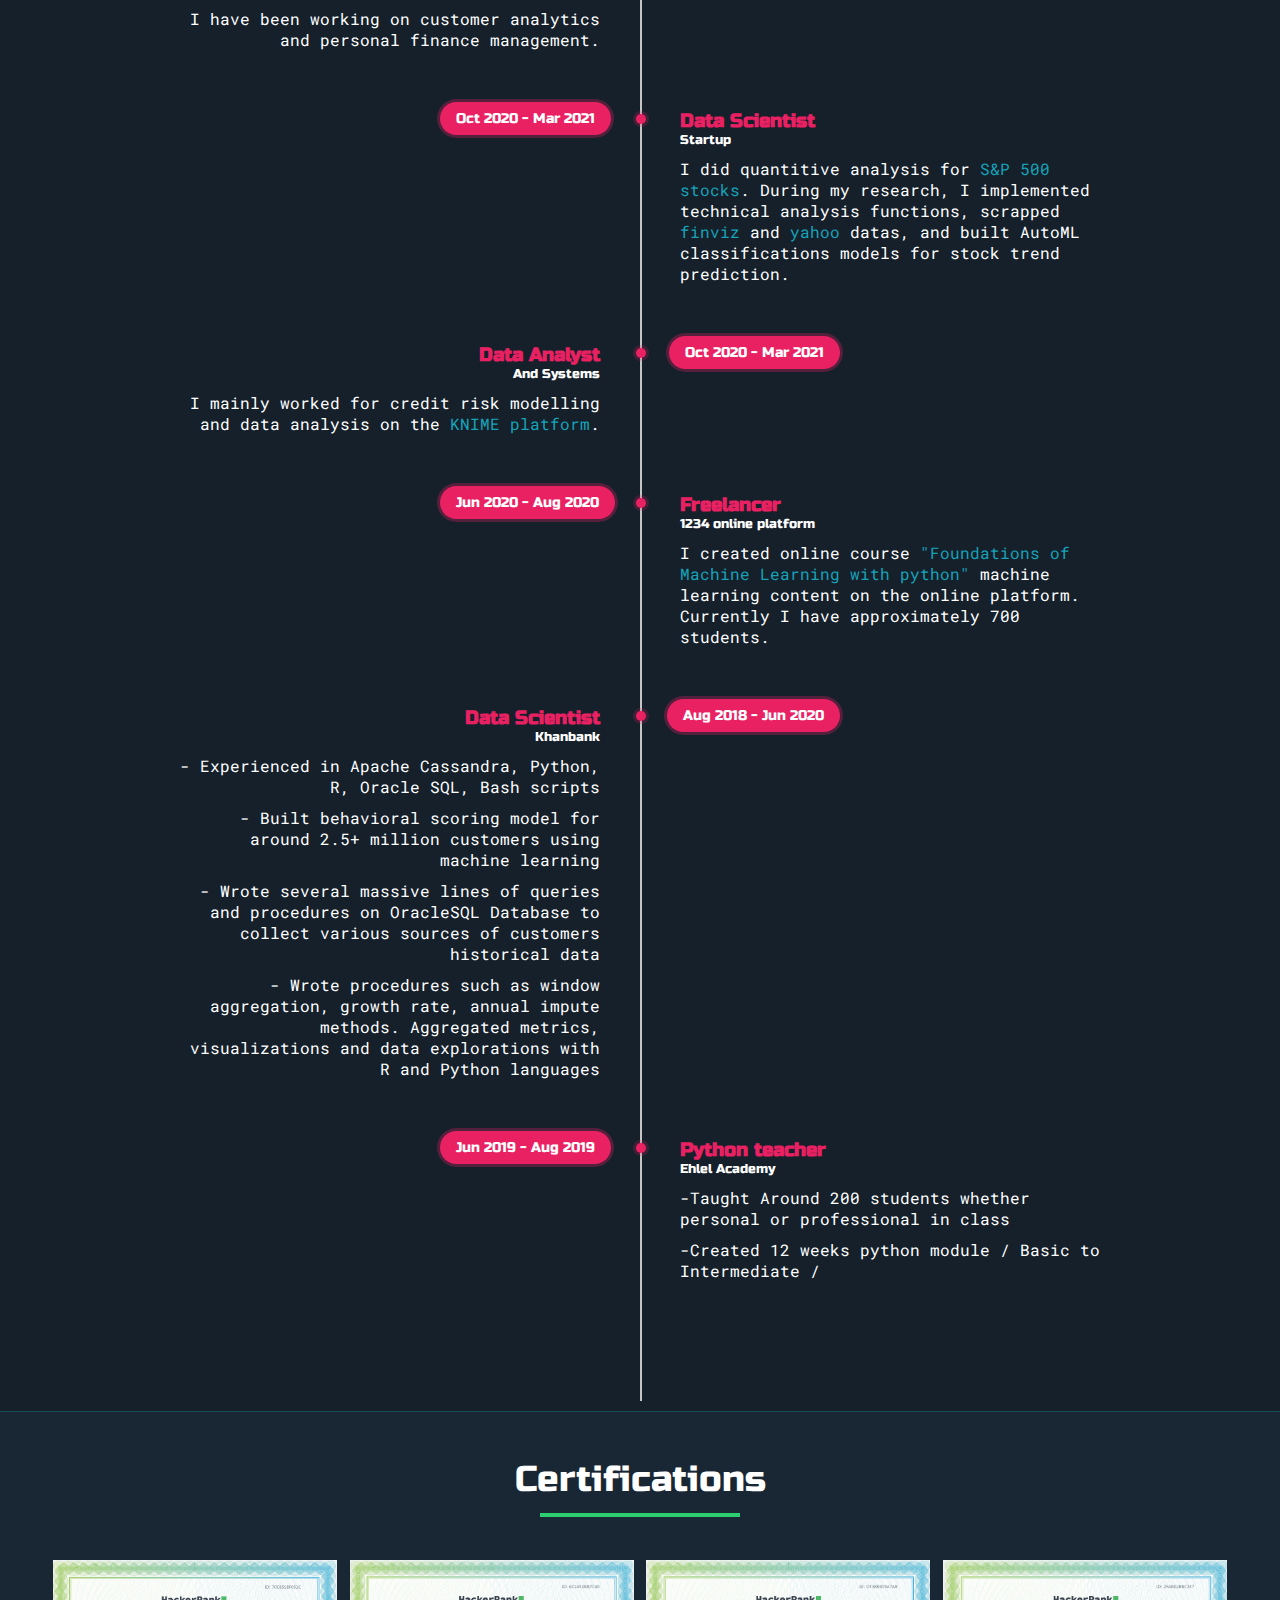
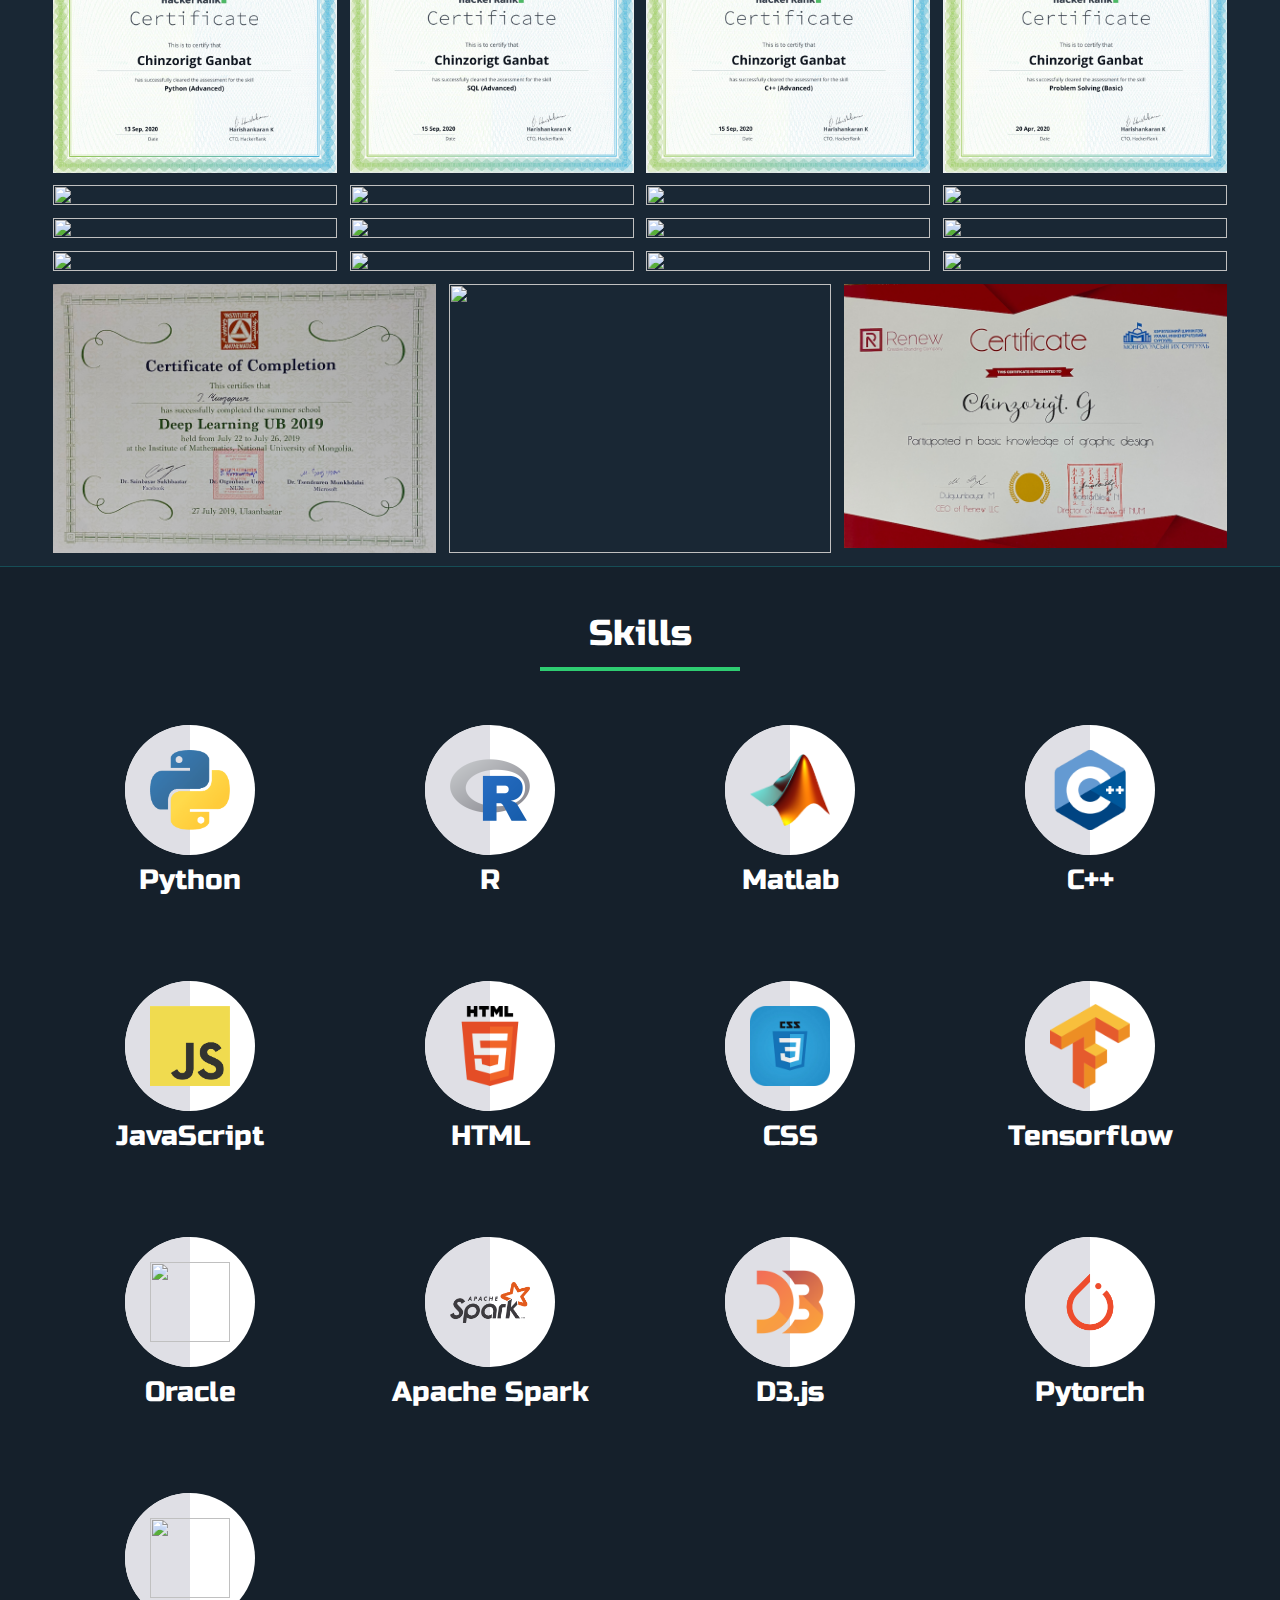
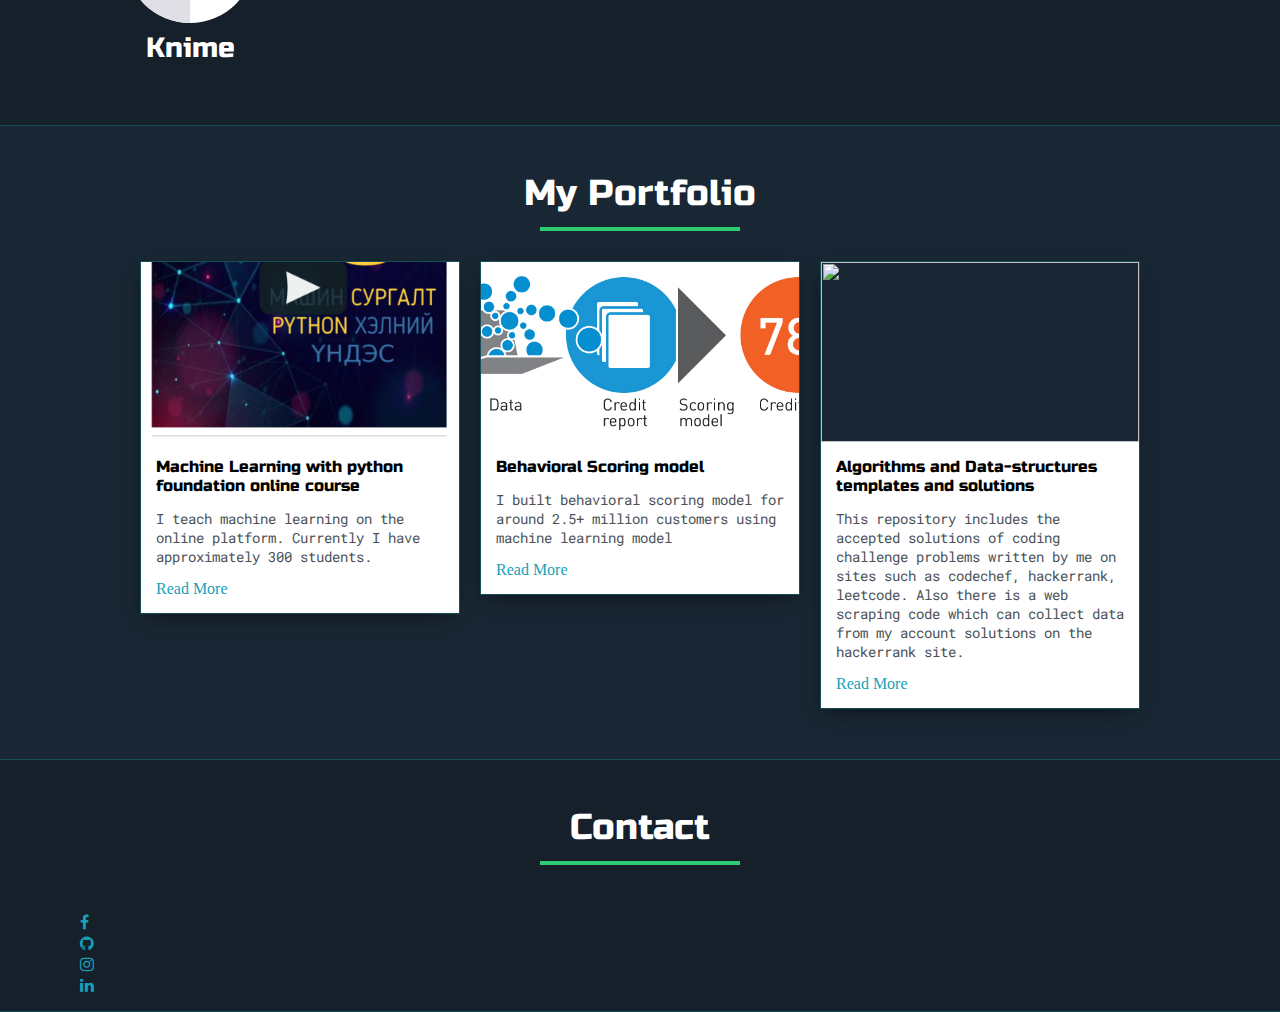
==== commit ae9c3f66: "d" ====
--- a/index.html
+++ b/index.html
@@ -71,10 +71,7 @@
             <h2>More About Me</h2>
           </div>
           <p>
-            I'm a data scientist currently working as a senior data scientist for Startup.
-          </p>
-          <p>
-            Since I was young, I have always enjoyed to solve puzzles. So that’s how I look at big data sets: to me it is one big puzzle I want to solve. Finding patterns nobody else sees is the challenge to me.
+            I'm a data scientist currently working as a senior data scientist for Khan Bank.
           </p>
 
           <p>
@@ -113,10 +110,23 @@
         <ul>
           <li>
             <div class="job-content">
+              <h3>Senior Data Scientist</h3>
+              <h4 style="font-size: 13px;">Khan Bank</h4>
+              <p>
+                I have been working on customer analytics and personal finance management.
+              </p>
+            </div>
+            <div class="time">
+              <h4>July 2021 - Present</h4>
+            </div>
+          </li>
+          
+          <li>
+            <div class="job-content">
               <h3>Data Scientist</h3>
               <h4 style="font-size: 13px;">Startup</h4>
               <p>
-                I have been working to do quantitive analysis for <a target="_blank" href="https://en.wikipedia.org/wiki/List_of_S%26P_500_companies">S&P 500 stocks</a>. During my research, I implemented technical analysis functions, scrapped <a target="_blank" href="https://finviz.com/">finviz</a>  and <a target="_blank" href="https://finance.yahoo.com/">yahoo</a> datas, and built AutoML classifications models for stock trend prediction.
+                I did quantitive analysis for <a target="_blank" href="https://en.wikipedia.org/wiki/List_of_S%26P_500_companies">S&P 500 stocks</a>. During my research, I implemented technical analysis functions, scrapped <a target="_blank" href="https://finviz.com/">finviz</a>  and <a target="_blank" href="https://finance.yahoo.com/">yahoo</a> datas, and built AutoML classifications models for stock trend prediction.
               </p>
             </div>
             <div class="time">
@@ -394,6 +404,14 @@
                   <img src="img/skills/pytorch.png" class="skill-icon">
                 </div>
                 <h3>Pytorch</h3>
+              </div>
+            </div>
+            <div class="skill-box">
+              <div class="skill-title">
+                <div class="skill-img">
+                  <img src="img/skills/knime.png" class="skill-icon">
+                </div>
+                <h3>Knime</h3>
               </div>
             </div>
           </div>
